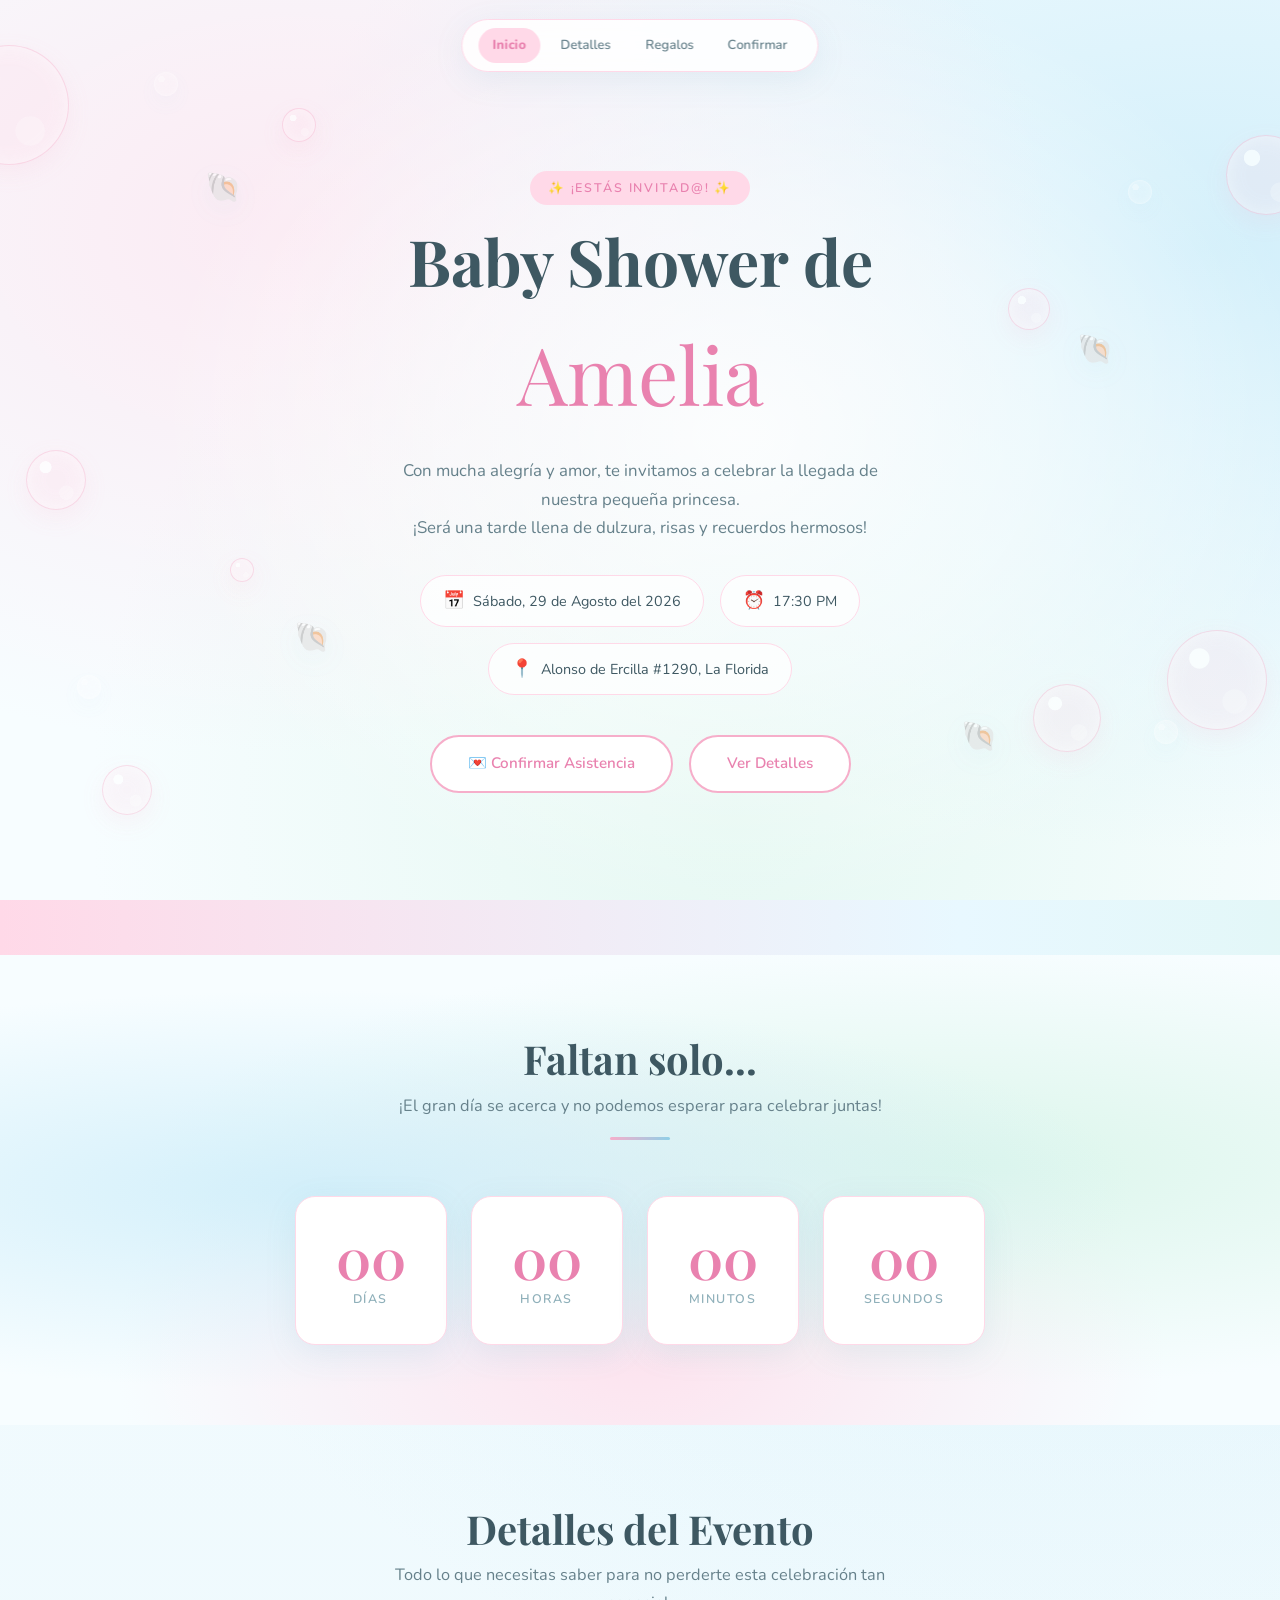
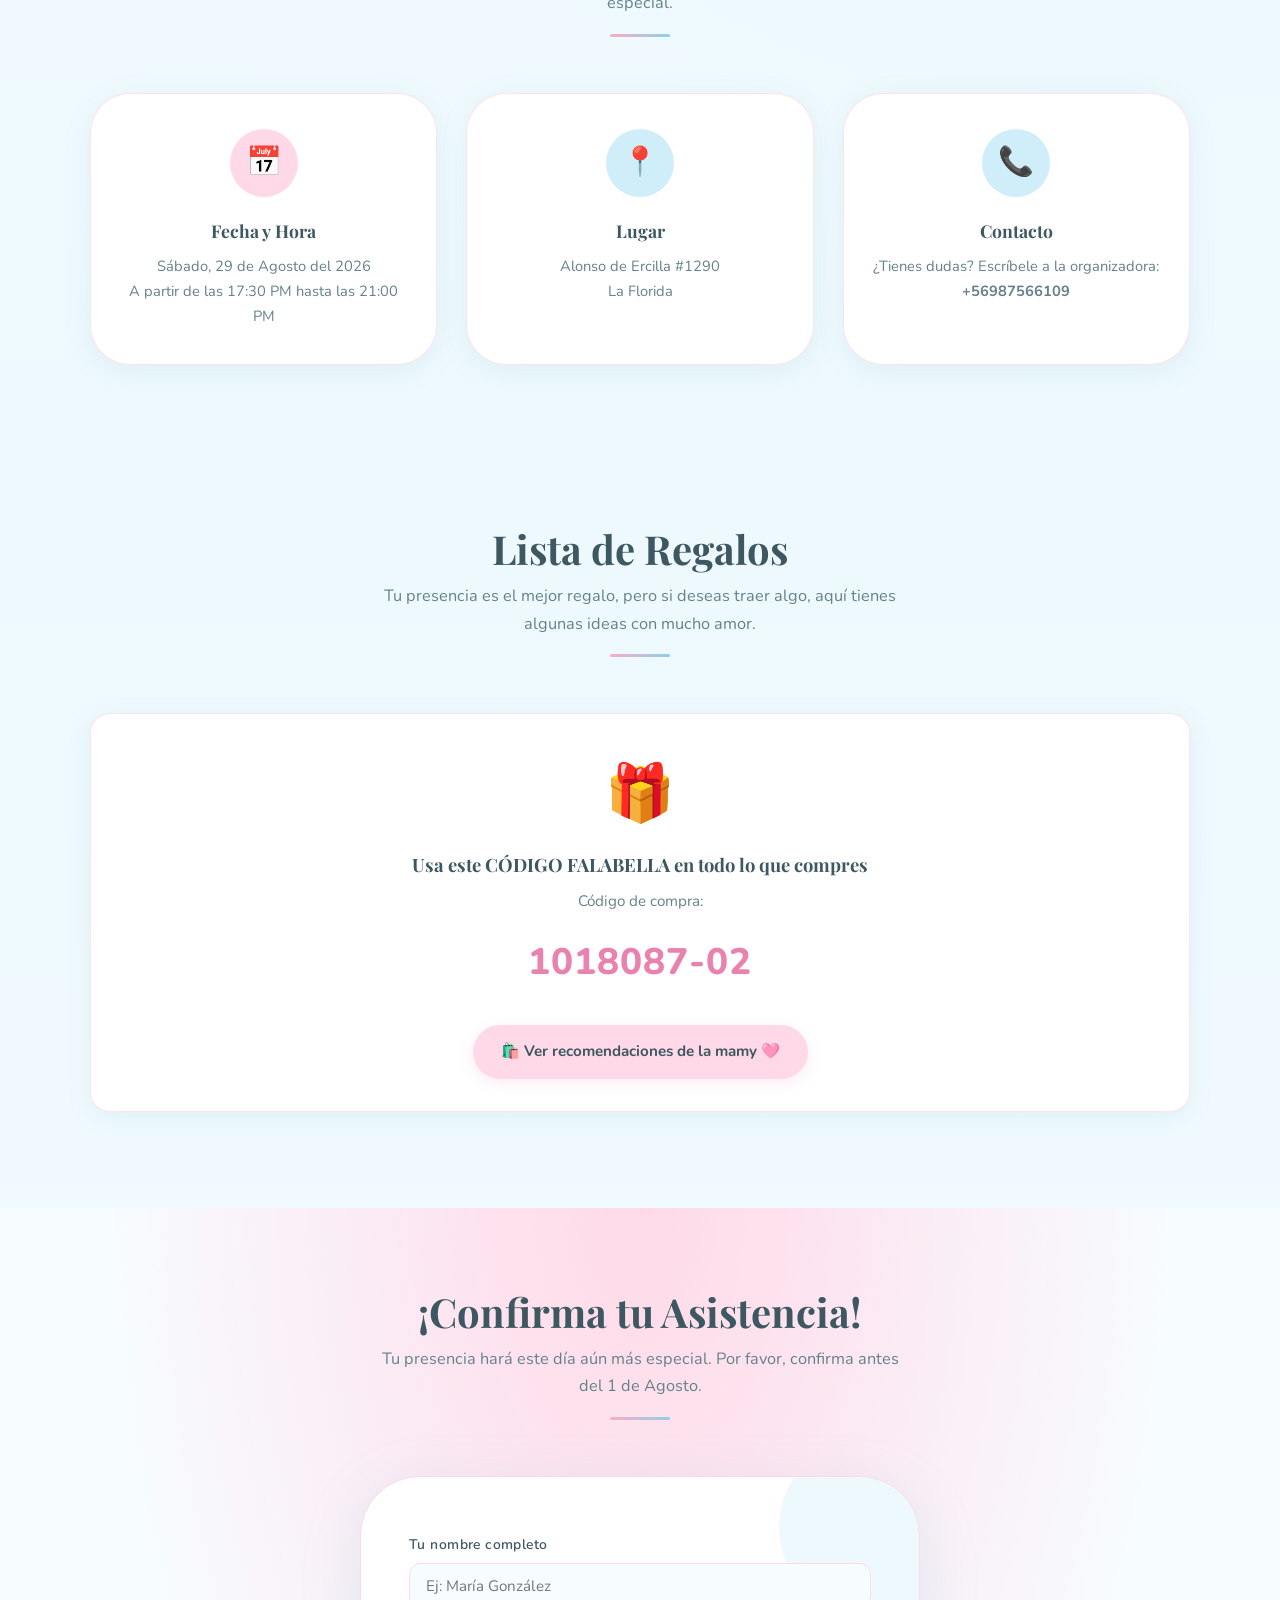
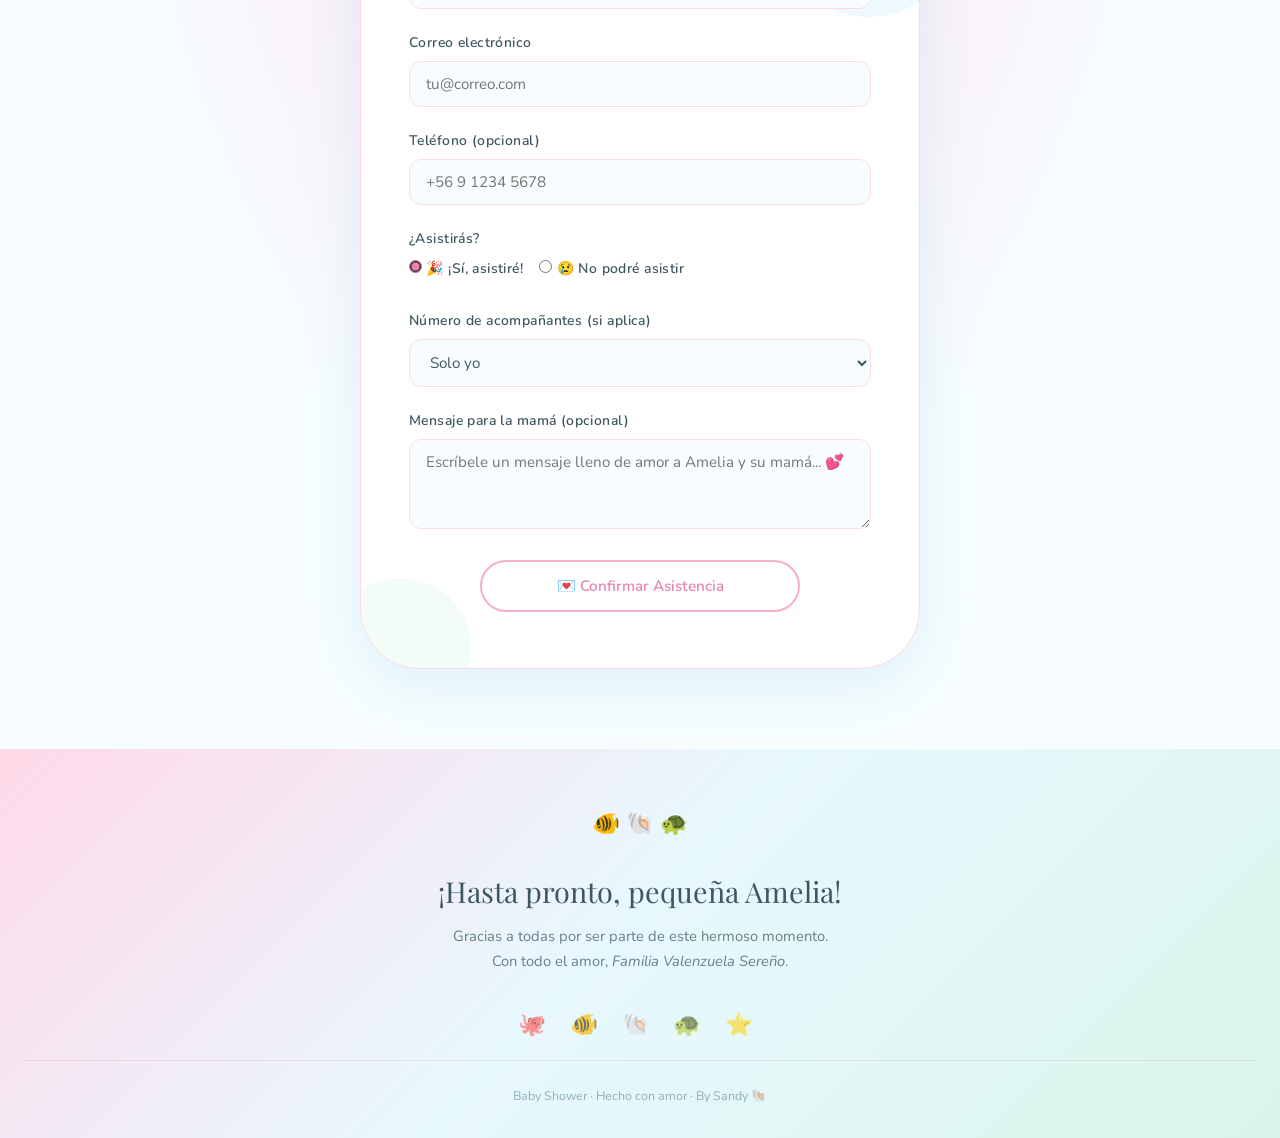
==== index.html @ 9190ddae "Actualizar numero de organizadora" ====
<!DOCTYPE html>
<html lang="es">
<head>
  <meta charset="UTF-8" />
  <meta name="viewport" content="width=device-width, initial-scale=1.0" />
  <title>Baby Shower de Amelia 🌸</title>
  <link rel="stylesheet" href="./assets/css/style.css?v=marine-7" />
</head>
<body>
  <div class="decoracion-marina" aria-hidden="true">
    <img class="animal-marino animal-pulpo" src="./assets/img/marine/octopus.png" alt="" />
    <img class="animal-marino animal-pez" src="./assets/img/marine/fish.png" alt="" />
    <img class="animal-marino animal-tortuga" src="./assets/img/marine/turtle.png" alt="" />
    <img class="animal-marino animal-estrella" src="./assets/img/marine/star.png" alt="" />
    <img class="animal-marino animal-cangrejo" src="./assets/img/marine/crab.png" alt="" />
  </div>

  <!-- ========== NAVEGACIÓN ========== -->
  <nav>
    <a href="#inicio" class="activo">Inicio</a>
    <a href="#detalles">Detalles</a>
    <a href="#regalos">Regalos</a>
    <a href="#rsvp">Confirmar</a>
  </nav>

  <!-- ========== HERO ========== -->
  <section id="inicio" class="hero">
    <div class="burbuja burbuja-1"></div>
    <div class="burbuja burbuja-2"></div>
    <div class="burbuja burbuja-3"></div>
    <div class="burbuja burbuja-4"></div>
    <div class="burbuja burbuja-5"></div>
    <div class="burbuja burbuja-6"></div>
    <div class="burbuja burbuja-7"></div>
    <div class="burbuja burbuja-8"></div>
    <div class="burbuja burbuja-9"></div>

    <span class="conchita-flotante conchita-1">🐚</span>
    <span class="conchita-flotante conchita-2">🐚</span>
    <span class="conchita-flotante conchita-3">🐚</span>
    <span class="conchita-flotante conchita-4">🐚</span>

    <span class="flor" style="top:8%;  left:12%; animation-duration:12s;">🌸</span>
    <span class="flor" style="top:20%; right:10%; animation-duration:15s; animation-direction:reverse;">🌺</span>
    <span class="flor" style="top:75%; left:6%;  animation-duration:11s;">🌼</span>
    <span class="flor" style="top:80%; right:8%; animation-duration:14s; animation-direction:reverse;">🌷</span>

    <div class="hero-contenido">
      <div class="etiqueta-top">✨ ¡Estás invitad@! ✨</div>
      <h1 class="hero-titulo">Baby Shower de</h1>
      <div class="hero-nombre">Amelia</div>
      <p class="hero-descripcion">
        Con mucha alegría y amor, te invitamos a celebrar la llegada de nuestra pequeña princesa.<br>
        ¡Será una tarde llena de dulzura, risas y recuerdos hermosos!
      </p>
      <div class="hero-fecha-lugar">
        <div class="dato-hero">
          <span class="icono">📅</span>
          <span>Sábado, 29 de Agosto del 2026</span>
        </div>
        <div class="dato-hero">
          <span class="icono">⏰</span>
          <span>17:30 PM</span>
        </div>
        <div class="dato-hero">
          <span class="icono">📍</span>
          <span>Alonso de Ercilla #1290, La Florida</span>
        </div>
      </div>
      <div class="btn-grupo">
        <a href="#rsvp" class="btn btn-principal">💌 Confirmar Asistencia</a>
        <a href="#detalles" class="btn btn-secundario">Ver Detalles</a>
      </div>
    </div>
  </section>

  <!-- ========== CINTA DECORATIVA ========== -->
  <div class="cinta">
    <span class="cinta-texto">
      🐠 &nbsp; ¡Bienvenida, pequeña Amelia! &nbsp; 🐚 &nbsp; Con amor te esperamos &nbsp; 🐢 &nbsp; Una nueva historia comienza &nbsp; ⭐ &nbsp; ¡Bienvenida, pequeña Amelia! &nbsp; 🐙 &nbsp; Con amor te esperamos &nbsp; 🐬 &nbsp; Una nueva historia comienza &nbsp;
    </span>
  </div>

  <!-- ========== CUENTA REGRESIVA ========== -->
  <section id="cuenta" class="cuenta-bg">
    <div class="contenedor">
      <div class="titulo-seccion animar-entrada">
        <h2>Faltan solo...</h2>
        <p>¡El gran día se acerca y no podemos esperar para celebrar juntas!</p>
        <div class="linea-decorativa"></div>
      </div>
      <div class="cuenta-grid">
        <div class="cuenta-item animar-entrada retraso-1">
          <span class="cuenta-numero" id="dias">--</span>
          <span class="cuenta-label">Días</span>
        </div>
        <div class="cuenta-item animar-entrada retraso-2">
          <span class="cuenta-numero" id="horas">--</span>
          <span class="cuenta-label">Horas</span>
        </div>
        <div class="cuenta-item animar-entrada retraso-3">
          <span class="cuenta-numero" id="minutos">--</span>
          <span class="cuenta-label">Minutos</span>
        </div>
        <div class="cuenta-item animar-entrada retraso-4">
          <span class="cuenta-numero" id="segundos">--</span>
          <span class="cuenta-label">Segundos</span>
        </div>
      </div>
    </div>
  </section>

  <!-- ========== DETALLES DEL EVENTO ========== -->
  <section id="detalles">
    <div class="contenedor">
      <div class="titulo-seccion animar-entrada">
        <h2>Detalles del Evento</h2>
        <p>Todo lo que necesitas saber para no perderte esta celebración tan especial.</p>
        <div class="linea-decorativa"></div>
      </div>
      <div class="detalles-grid">

        <div class="tarjeta-detalle animar-entrada retraso-1">
          <div class="tarjeta-icono icono-rosa">📅</div>
          <h3>Fecha y Hora</h3>
          <p>Sábado, 29 de Agosto del 2026<br>A partir de las 17:30 PM hasta las 21:00 PM</p>
        </div>

        <div class="tarjeta-detalle animar-entrada retraso-2">
          <div class="tarjeta-icono icono-lila">📍</div>
          <h3>Lugar</h3>
          <p>Alonso de Ercilla #1290<br>La Florida</p>
        </div>

        <div class="tarjeta-detalle animar-entrada retraso-3">
          <div class="tarjeta-icono icono-lila">📞</div>
          <h3>Contacto</h3>
          <p>¿Tienes dudas? Escríbele a la organizadora:<br><strong>+56987566109</strong></p>
        </div>

      </div>
    </div>
  </section>

  <!-- ========== LISTA DE REGALOS ========== -->
<section id="regalos">
  <div class="contenedor">

    <div class="titulo-seccion animar-entrada">
      <h2>Lista de Regalos</h2>
      <p>
        Tu presencia es el mejor regalo, pero si deseas traer algo,
        aquí tienes algunas ideas con mucho amor.
      </p>
      <div class="linea-decorativa"></div>
    </div>

    <div class="lista-grid">

      <!-- Tarjeta principal -->
      <div class="regalo-card regalo-principal animar-entrada retraso-1">
        <div class="regalo-emoji">🎁</div>

        <h3>Usa este CÓDIGO FALABELLA en todo lo que compres</h3>

        <p>Código de compra:</p>

        <strong>1018087-02</strong>

      <a href="regalos.html" class="badge-prioridad">
        🛍️ Ver recomendaciones de la mamy 🩷
      </a>
          
      </div>

     

    </div>

  </div>
</section>




  <!-- ========== RSVP ========== -->
  <section id="rsvp" class="rsvp-bg">
    <div class="contenedor">
      <div class="titulo-seccion animar-entrada">
        <h2>¡Confirma tu Asistencia!</h2>
        <p>Tu presencia hará este día aún más especial. Por favor, confirma antes del 1 de Agosto.</p>
        <div class="linea-decorativa"></div>
      </div>

      <div class="rsvp-card animar-entrada">

        <form id="formulario-rsvp" action="https://formspree.io/f/mzdwqldn" method="POST">
          <div class="form-grupo">
            <label for="nombre">Tu nombre completo</label>
            <input type="text" id="nombre" name="nombre" placeholder="Ej: María González" required />
          </div>

          <div class="form-grupo">
            <label for="email">Correo electrónico</label>
            <input type="email" id="email" name="email" placeholder="tu@correo.com" required />
          </div>

          <div class="form-grupo">
            <label for="telefono">Teléfono (opcional)</label>
            <input type="tel" id="telefono" name="telefono" placeholder="+56 9 1234 5678" />
          </div>

          <div class="form-grupo">
            <label>¿Asistirás?</label>
            <div class="radio-grupo">
              <label class="radio-opcion">
                <input type="radio" name="asistencia" value="Sí, asistiré" checked />
                🎉 ¡Sí, asistiré!
              </label>
              <label class="radio-opcion">
                <input type="radio" name="asistencia" value="No podré asistir" />
                😢 No podré asistir
              </label>
            </div>
          </div>

          <div class="form-grupo">
            <label for="invitados">Número de acompañantes (si aplica)</label>
            <select id="invitados" name="invitados">
              <option value="Solo yo">Solo yo</option>
              <option value="1 acompañante">1 acompañante</option>
              <option value="2 acompañantes">2 acompañantes</option>
              <option value="3 acompañantes">3 acompañantes</option>
            </select>
          </div>

          <div class="form-grupo">
            <label for="mensaje">Mensaje para la mamá (opcional)</label>
            <textarea id="mensaje" name="mensaje" placeholder="Escríbele un mensaje lleno de amor a Amelia y su mamá... 💕"></textarea>
          </div>

          <div style="text-align:center;">
            <button type="submit" class="btn btn-principal" style="width:100%; max-width:320px;">
              💌 Confirmar Asistencia
            </button>
          </div>
        </form>

        <!-- Mensaje de éxito -->
        <div class="rsvp-mensaje-exito" id="mensaje-exito">
          <div class="emoji-grande">🐚</div>
          <h3>¡Gracias por confirmar!</h3>
          <p style="margin-top:0.8rem;">
            Hemos recibido tu respuesta. ¡Muchas Gracias!
          </p>
         
          <div class="separador" style="margin-top:1.5rem;">🐠 🐚 🐢</div>
        </div>

      </div>
    </div>
  </section>

  <!-- ========== FOOTER ========== -->
  <footer>
    <div class="footer-corazones">🐠 🐚 🐢</div>
    <div class="footer-titulo">¡Hasta pronto, pequeña Amelia!</div>
    <p class="footer-sub">Gracias a todas por ser parte de este hermoso momento.<br>Con todo el amor, <em> Familia Valenzuela Sereño</em>.</p>
    <div class="separador">🐙 🐠 🐚 🐢 ⭐</div>
    <p class="footer-credito">Baby Shower · Hecho con amor · By Sandy 🐚</p>
  </footer>

  <!-- ========== JAVASCRIPT ========== -->
  <script>
    /* ---------- Cuenta regresiva ---------- */
    function actualizarCuenta() {
      const objetivo = new Date('2026-08-29T17:00:00');
      const ahora    = new Date();
      const diff     = objetivo - ahora;

      if (diff <= 0) {
        document.getElementById('dias').textContent     = '00';
        document.getElementById('horas').textContent    = '00';
        document.getElementById('minutos').textContent  = '00';
        document.getElementById('segundos').textContent = '00';
        return;
      }

      const dias     = Math.floor(diff / (1000 * 60 * 60 * 24));
      const horas    = Math.floor((diff % (1000 * 60 * 60 * 24)) / (1000 * 60 * 60));
      const minutos  = Math.floor((diff % (1000 * 60 * 60)) / (1000 * 60));
      const segundos = Math.floor((diff % (1000 * 60)) / 1000);

      document.getElementById('dias').textContent     = String(dias).padStart(2, '0');
      document.getElementById('horas').textContent    = String(horas).padStart(2, '0');
      document.getElementById('minutos').textContent  = String(minutos).padStart(2, '0');
      document.getElementById('segundos').textContent = String(segundos).padStart(2, '0');
    }

    actualizarCuenta();
    setInterval(actualizarCuenta, 1000);

    /* ---------- Animaciones al hacer scroll ---------- */
    const observador = new IntersectionObserver((entradas) => {
      entradas.forEach(entrada => {
        if (entrada.isIntersecting) {
          entrada.target.classList.add('visible');
        }
      });
    }, { threshold: 0.12 });

    document.querySelectorAll('.animar-entrada').forEach(el => observador.observe(el));

    /* ---------- Navegación activa ---------- */
    const secciones = document.querySelectorAll('section[id]');
    const navLinks  = document.querySelectorAll('nav a');

    window.addEventListener('scroll', () => {
      let actual = '';
      secciones.forEach(sec => {
        const top = sec.offsetTop - 100;
        if (window.scrollY >= top) actual = sec.getAttribute('id');
      });
      navLinks.forEach(link => {
        link.classList.toggle('activo', link.getAttribute('href') === '#' + actual);
      });
    });

    /* ---------- RSVP con Formspree ---------- */
    const form = document.getElementById('formulario-rsvp');
    form.addEventListener('submit', async function(e) {
      e.preventDefault();

      const btn = form.querySelector('button[type="submit"]');
      btn.textContent = 'Enviando... 💕';
      btn.disabled = true;

      const data = new FormData(form);

      try {
        const res = await fetch(form.action, {
          method: 'POST',
          body: data,
          headers: { 'Accept': 'application/json' }
        });

        if (res.ok) {
          form.style.display = 'none';
          document.getElementById('mensaje-exito').classList.add('visible');
        } else {
          btn.textContent = '💌 Confirmar Asistencia';
          btn.disabled = false;
          alert('Hubo un error al enviar. Por favor intenta de nuevo.');
        }
      } catch (err) {
        btn.textContent = '💌 Confirmar Asistencia';
        btn.disabled = false;
        alert('Hubo un error al enviar. Por favor intenta de nuevo.');
      }
    });
  </script>

</body>
</html>
---- assets/css/style.css ----
/* ==========================================================================
   BABY SHOWER - ESTILOS COMPLETOS Y OPTIMIZADOS
   Paleta: Fondo marino pastel · Hecho con amor para Amelia
   ========================================================================== */

@import url('https://fonts.googleapis.com/css2?family=Playfair+Display:ital,wght@0,400;0,600;1,400&family=Nunito:wght@300;400;500;600&display=swap');

/* ---- Variables Globales ---- */
:root {
  --rosa-suave:      #ffd9e8;
  --rosa-medio:      #f6aeca;
  --rosa-fuerte:     #e982af;
  --lila:            #cfeefa;
  --lila-medio:      #8fcfe7;
  --menta:           #d9f5e9;
  --menta-medio:     #96d9bf;
  --melocoton:       #e8f8ff;
  --melocoton-medio: #a9dff0;
  --crema:           #f7fdff;
  --blanco:          #ffffff;
  --texto-oscuro:    #3e5862;
  --texto-medio:     #66818b;
  --texto-suave:     #8fb0ba;
  --sombra:          rgba(103, 188, 214, 0.18);
  --sombra-suave:    rgba(93, 160, 181, 0.10);
  --radio-sm:        12px;
  --radio-md:        20px;
  --radio-lg:        40px;
  --radio-xl:        60px;
}

/* ---- Reset Base ---- */
*, *::before, *::after { 
  box-sizing: border-box; 
  margin: 0; 
  padding: 0; 
}

html { 
  scroll-behavior: smooth; 
}

body {
  position: relative;
  isolation: isolate;
  font-family: 'Nunito', sans-serif;
  background:
    radial-gradient(circle at 18% 8%, rgba(255, 217, 232, 0.34), transparent 24%),
    radial-gradient(circle at 86% 14%, rgba(207, 238, 250, 0.72), transparent 30%),
    linear-gradient(180deg, #f8fdff 0%, #edf9fd 48%, #f7fdff 100%);
  color: var(--texto-oscuro);
  overflow-x: hidden;
  line-height: 1.7;
}

/* ---- Tipografía ---- */
h1, h2, h3 {
  font-family: 'Playfair Display', Georgia, serif;
  color: var(--texto-oscuro);
}

h1 { font-size: clamp(2.4rem, 6vw, 4rem); line-height: 1.15; }
h2 { font-size: clamp(1.7rem, 4vw, 2.5rem); line-height: 1.2; }
h3 { font-size: 1.25rem; }
p  { font-size: 1rem; color: var(--texto-medio); }

a { 
  text-decoration: none; 
  color: inherit; 
}

/* ==========================================================================
   DECORACIÓN MARINA LATERAL
   ========================================================================== */
.decoracion-marina {
  position: fixed;
  inset: 0;
  z-index: 0;
  pointer-events: none;
  overflow: hidden;
}

.animal-marino {
  position: absolute;
  width: clamp(96px, 14vw, 190px);
  height: auto;
  opacity: 0.78;
  filter:
    drop-shadow(0 12px 22px rgba(103, 188, 214, 0.12))
    drop-shadow(0 2px 8px rgba(246, 174, 202, 0.12));
  transform-origin: center;
  animation: nadar-suave 9s ease-in-out infinite alternate;
  user-select: none;
}

.animal-pulpo {
  top: 30vh;
  left: max(-62px, -4vw);
  width: clamp(118px, 17vw, 240px);
  animation-name: flotar-lateral-izq;
  animation-duration: 9.8s;
}

.animal-pez {
  top: 18vh;
  right: max(-58px, -4vw);
  width: clamp(120px, 17vw, 235px);
  animation-name: flotar-lateral-der;
  animation-duration: 8.6s;
  animation-delay: 0.8s;
}

.animal-tortuga {
  top: 58vh;
  right: max(-66px, -4.5vw);
  width: clamp(118px, 17vw, 240px);
  animation-name: flotar-lateral-der;
  animation-duration: 11s;
  animation-delay: 1.2s;
}

.animal-estrella {
  top: 22vh;
  left: max(72px, 7vw);
  width: clamp(68px, 8vw, 112px);
  opacity: 0.74;
  animation-name: flotar-giro-suave;
  animation-duration: 10.2s;
  animation-delay: 1.6s;
}

.animal-cangrejo {
  bottom: 4vh;
  left: max(-26px, -1.8vw);
  width: clamp(112px, 15vw, 210px);
  animation-name: flotar-cangrejo;
  animation-duration: 9.4s;
  animation-delay: 0.4s;
}

.pulpo-cuerpo {
  fill: #e8c7e8;
}

.pulpo-tentaculo {
  fill: none;
  stroke: #e3b6df;
  stroke-width: 11;
  stroke-linecap: round;
}

.pez-cuerpo {
  fill: #ffd0df;
}

.pez-cola,
.pez-aleta {
  fill: #f7b7d2;
}

.tortuga-caparazon {
  fill: #e4dfc5;
}

.tortuga-cabeza,
.tortuga-aleta {
  fill: #c9efd9;
}

.tortuga-linea {
  fill: none;
  stroke: rgba(93, 134, 119, 0.42);
  stroke-width: 3;
  stroke-linecap: round;
}

.concha-base {
  fill: #ffd1e3;
}

.concha-linea {
  fill: none;
  stroke: rgba(225, 129, 171, 0.42);
  stroke-width: 3;
  stroke-linecap: round;
}

.perla-marina {
  fill: #fff9fd;
}

.estrella-cuerpo {
  fill: #ffc79a;
}

.animal-ojo,
.animal-sonrisa {
  fill: none;
  stroke: #4f6570;
  stroke-width: 3.2;
  stroke-linecap: round;
}

.animal-ojo-punto {
  fill: #536771;
}

.pestanitas {
  fill: none;
  stroke: #4f6570;
  stroke-width: 2.3;
  stroke-linecap: round;
}

.rubor {
  fill: rgba(245, 139, 177, 0.34);
}

.lacito {
  fill: #f6aeca;
  stroke: rgba(225, 129, 171, 0.34);
  stroke-width: 1.4;
}

.detalle-claro {
  fill: rgba(255, 255, 255, 0.62);
}

@keyframes nadar-suave {
  from { transform: translate3d(0, 0, 0) rotate(-1deg); }
  to   { transform: translate3d(8px, -12px, 0) rotate(1.5deg); }
}

@keyframes flotar-lateral-izq {
  0%   { transform: translate3d(0, 0, 0) rotate(-2deg); }
  50%  { transform: translate3d(12px, -18px, 0) rotate(1deg); }
  100% { transform: translate3d(4px, 10px, 0) rotate(-1deg); }
}

@keyframes flotar-lateral-der {
  0%   { transform: translate3d(0, 0, 0) rotate(2deg); }
  50%  { transform: translate3d(-14px, -16px, 0) rotate(-1deg); }
  100% { transform: translate3d(-5px, 9px, 0) rotate(1.5deg); }
}

@keyframes flotar-giro-suave {
  0%   { transform: translate3d(0, 0, 0) rotate(-8deg); }
  50%  { transform: translate3d(8px, -14px, 0) rotate(3deg); }
  100% { transform: translate3d(2px, 7px, 0) rotate(-4deg); }
}

@keyframes flotar-cangrejo {
  0%   { transform: translate3d(0, 0, 0) rotate(1deg); }
  50%  { transform: translate3d(10px, -10px, 0) rotate(-1.5deg); }
  100% { transform: translate3d(18px, 4px, 0) rotate(1deg); }
}

/* ==========================================================================
   NAVEGACIÓN FLOTANTE (Fija en la parte superior)
   ========================================================================== */
nav {
  position: fixed;
  top: 1.2rem;
  left: 50%;
  transform: translateX(-50%);
  z-index: 100;
  display: flex;
  gap: 0.4rem;
  background: rgba(255, 255, 255, 0.85);
  backdrop-filter: blur(12px);
  border-radius: 50px;
  padding: 8px 16px;
  border: 1.5px solid var(--rosa-suave);
  box-shadow: 0 8px 32px var(--sombra-suave);
  flex-wrap: wrap;
  justify-content: center;
  max-width: 95vw;
}

nav a {
  font-size: 0.82rem;
  font-weight: 600;
  color: var(--texto-medio);
  padding: 6px 14px;
  border-radius: 50px;
  transition: background 0.2s, color 0.2s;
  white-space: nowrap;
}

nav a:hover,
nav a.activo {
  background: var(--rosa-suave);
  color: var(--rosa-fuerte);
  font-weight: 800;
}

/* ==========================================================================
   DECORACIONES FLOTANTES (Burbujas)
   ========================================================================== */
.burbuja {
  position: absolute;
  border-radius: 50%;
  opacity: 0.7;
  pointer-events: none;
  background:
    radial-gradient(circle at 32% 28%, rgba(255,255,255,0.95) 0 10%, transparent 11%),
    radial-gradient(circle at 68% 72%, rgba(255,255,255,0.35) 0 12%, transparent 13%),
    rgba(255, 217, 232, 0.34);
  border: 1.5px solid rgba(246, 174, 202, 0.5);
  box-shadow: inset 0 0 18px rgba(255,255,255,0.58), 0 8px 24px rgba(246, 174, 202, 0.2);
  animation: flotar-burbuja infinite ease-in-out;
  z-index: 1;
}
.burbuja-1 { width: 120px; height: 120px; top: 5%;  left: -4%;  animation-duration: 7s;  animation-delay: 0s;   }
.burbuja-2 { width: 80px;  height: 80px;  top: 15%; right: -2%; animation-duration: 8s;  animation-delay: 1s;   }
.burbuja-3 { width: 60px;  height: 60px;  top: 50%; left: 2%;   animation-duration: 6s;  animation-delay: 2s;   }
.burbuja-4 { width: 100px; height: 100px; top: 70%; right: 1%;  animation-duration: 9s;  animation-delay: 0.5s; }
.burbuja-5 { width: 50px;  height: 50px;  top: 85%; left: 8%;   animation-duration: 7s;  animation-delay: 1.5s; }
.burbuja-6 { width: 34px;  height: 34px;  top: 12%; left: 22%;  animation-duration: 5.5s; animation-delay: 0.8s; }
.burbuja-7 { width: 42px;  height: 42px;  top: 32%; right: 18%; animation-duration: 6.8s; animation-delay: 2.4s; }
.burbuja-8 { width: 24px;  height: 24px;  top: 62%; left: 18%;  animation-duration: 5.2s; animation-delay: 1.1s; }
.burbuja-9 { width: 68px;  height: 68px;  top: 76%; right: 14%; animation-duration: 8.2s; animation-delay: 0.2s; }

@keyframes flotar-burbuja {
  0%, 100% { transform: translate3d(0, 0, 0) scale(1); }
  50%      { transform: translate3d(12px, -34px, 0) scale(1.04); }
}

.conchita-flotante {
  position: absolute;
  z-index: 1;
  pointer-events: none;
  font-size: clamp(1.15rem, 2.3vw, 2rem);
  opacity: 0.58;
  filter: drop-shadow(0 8px 14px rgba(103, 188, 214, 0.12));
  animation: flotar-conchita 8s ease-in-out infinite alternate;
}

.conchita-1 { top: 18%; left: 16%; animation-duration: 7.6s; animation-delay: 0.2s; }
.conchita-2 { top: 36%; right: 13%; animation-duration: 8.8s; animation-delay: 1.4s; }
.conchita-3 { top: 68%; left: 23%; animation-duration: 7.2s; animation-delay: 0.9s; }
.conchita-4 { top: 79%; right: 22%; animation-duration: 9.4s; animation-delay: 1.8s; }

@keyframes flotar-conchita {
  0%   { transform: translate3d(0, 0, 0) rotate(-8deg); }
  50%  { transform: translate3d(8px, -18px, 0) rotate(5deg); }
  100% { transform: translate3d(-4px, 8px, 0) rotate(-3deg); }
}

.flor {
  position: absolute;
  width: 24px;
  height: 24px;
  border-radius: 50%;
  font-size: 0;
  opacity: 0.42;
  pointer-events: none;
  background:
    radial-gradient(circle at 30% 28%, rgba(255,255,255,0.95) 0 14%, transparent 15%),
    rgba(255,255,255,0.24);
  border: 1px solid rgba(255, 255, 255, 0.82);
  box-shadow: inset 0 0 10px rgba(255,255,255,0.55), 0 8px 20px rgba(143, 207, 231, 0.14);
  animation: burbuja-suave 10s ease-in-out infinite;
  z-index: 1;
}

@keyframes burbuja-suave {
  0%, 100% { transform: translate3d(0, 0, 0) scale(1); }
  50%      { transform: translate3d(-10px, -38px, 0) scale(1.12); }
}

/* ==========================================================================
   HERO SECTION
   ========================================================================== */
.hero {
  position: relative;
  z-index: 1;
  min-height: 100vh;
  display: flex;
  align-items: center;
  justify-content: center;
  text-align: center;
  padding: 3rem 1.5rem;
  background:
    radial-gradient(ellipse at 50% 42%, rgba(255, 255, 255, 0.86) 0%, rgba(255, 255, 255, 0.52) 28%, transparent 56%),
    radial-gradient(ellipse at 20% 22%, rgba(255, 217, 232, 0.52) 0%, transparent 46%),
    radial-gradient(ellipse at 82% 24%, rgba(207, 238, 250, 0.92) 0%, transparent 54%),
    radial-gradient(ellipse at 50% 78%, rgba(217, 245, 233, 0.58) 0%, transparent 62%),
    var(--crema);
  background-size: 115% 115%;
  animation: agua-suave 16s ease-in-out infinite alternate;
  overflow: hidden;
}

@keyframes agua-suave {
  from { background-position: 0% 0%; }
  to   { background-position: 7% 4%; }
}

.hero-contenido {
  position: relative;
  z-index: 2;
  max-width: 680px;
  padding-top: 4rem;
  animation: aparecer-arriba 1.1s cubic-bezier(0.22, 1, 0.36, 1) both;
}

.etiqueta-top {
  display: inline-block;
  background: var(--rosa-suave);
  color: var(--rosa-fuerte);
  font-size: 0.78rem;
  font-weight: 600;
  letter-spacing: 0.15em;
  text-transform: uppercase;
  padding: 6px 18px;
  border-radius: 50px;
  margin-bottom: 1.2rem;
  animation: aparecer 1.4s ease both, palpitar 2.5s ease-in-out infinite;
}

.hero-titulo {
  margin-bottom: 0.5rem;
  color: var(--texto-oscuro);
}

.hero-nombre {
  font-family: 'Playfair Display', serif;
  font-size: clamp(2.8rem, 8vw, 5rem);
  color: var(--rosa-fuerte);
  margin: 0.2rem 0 1rem;
  animation: aparecer 1.4s ease both;
  animation-delay: 0.5s;
}

.hero-descripcion {
  font-size: 1.05rem;
  color: var(--texto-medio);
  max-width: 500px;
  margin: 0 auto 2rem;
  animation: aparecer 1.4s ease both;
  animation-delay: 0.7s;
}

.hero-fecha-lugar {
  display: flex;
  flex-wrap: wrap;
  gap: 1rem;
  justify-content: center;
  margin-bottom: 2.5rem;
  animation: aparecer 1.4s ease both;
  animation-delay: 0.9s;
}

.dato-hero {
  background: rgba(255,255,255,0.7);
  border: 1.5px solid var(--rosa-suave);
  border-radius: var(--radio-lg);
  padding: 10px 22px;
  font-size: 0.9rem;
  color: var(--texto-oscuro);
  display: flex;
  align-items: center;
  gap: 8px;
  backdrop-filter: blur(6px);
}

.dato-hero span.icono { font-size: 1.1rem; }

/* ==========================================================================
   BOTONES REUTILIZABLES
   ========================================================================== */
.btn {
  display: inline-block;
  padding: 14px 36px;
  border-radius: 50px;
  font-family: 'Nunito', sans-serif;
  font-size: 0.95rem;
  font-weight: 600;
  cursor: pointer;
  transition: transform 0.2s ease, box-shadow 0.2s ease, background 0.2s ease;
  border: none;
  text-align: center;
}

.btn-principal {
  background: white;
  color: var(--rosa-fuerte);
  border: 2px solid var(--rosa-medio);
  box-shadow: none;
}

.btn-principal:hover {
  background: var(--rosa-fuerte);
  color: var(--blanco);
  transform: translateY(-3px);
  box-shadow: 0 8px 20px rgba(232, 127, 166, 0.25);
}

.btn-secundario {
  background: white;
  color: var(--rosa-fuerte);
  border: 2px solid var(--rosa-medio);
}

.btn-secundario:hover {
  background: var(--rosa-fuerte);
  color: var(--blanco);
  transform: translateY(-3px);
  box-shadow: 0 8px 20px rgba(232, 127, 166, 0.25);
}

.btn-grupo {
  display: flex;
  flex-wrap: wrap;
  gap: 1rem;
  justify-content: center;
  animation: aparecer 1.4s ease both;
  animation-delay: 1.1s;
}

/* ==========================================================================
   CINTA DECORATIVA (Marquee continuo sin romper bordes)
   ========================================================================== */
.cinta {
  background: linear-gradient(90deg, var(--rosa-suave), var(--melocoton), var(--menta), var(--lila), var(--rosa-suave));
  background-size: 300% 100%;
  animation: mover-degradado 8s linear infinite;
  padding: 14px 0;
  overflow: hidden;
  white-space: nowrap;
}

.cinta-texto {
  display: inline-block;
  font-size: 0.85rem;
  font-weight: 600;
  color: var(--texto-oscuro);
  letter-spacing: 0.1em;
  padding-left: 100%; /* Inicia elegantemente desde el borde interno derecho */
  animation: deslizar 25s linear infinite;
}

@keyframes mover-degradado {
  0%   { background-position: 0% 50%; }
  100% { background-position: 300% 50%; }
}

@keyframes deslizar {
  from { transform: translateX(0%); }
  to   { transform: translateX(-100%); }
}

/* ==========================================================================
   ESTILOS GENERALES DE SECCIONES
   ========================================================================== */
section {
  padding: 5rem 1.5rem;
  position: relative;
  z-index: 1;
}

.contenedor {
  max-width: 1100px;
  margin: 0 auto;
}

.titulo-seccion {
  text-align: center;
  margin-bottom: 3.5rem;
}

.titulo-seccion h2 {
  margin-bottom: 0.6rem;
}

.titulo-seccion p {
  max-width: 520px;
  margin: 0 auto;
  font-size: 1.02rem;
}

.linea-decorativa {
  width: 60px;
  height: 3px;
  background: linear-gradient(90deg, var(--rosa-medio), var(--lila-medio));
  border-radius: 4px;
  margin: 1rem auto 0;
}

/* ==========================================================================
   SECCIÓN CUENTA REGRESIVA
   ========================================================================== */
.cuenta-bg {
  background:
    radial-gradient(ellipse at 25% 50%, rgba(207, 238, 250, 0.9) 0%, transparent 60%),
    radial-gradient(ellipse at 75% 45%, rgba(217, 245, 233, 0.9) 0%, transparent 60%),
    radial-gradient(ellipse at 50% 85%, rgba(255, 217, 232, 0.72) 0%, transparent 58%),
    var(--crema);
}

.cuenta-grid {
  display: flex;
  flex-wrap: wrap;
  gap: 1.5rem;
  justify-content: center;
}

.cuenta-item {
  background: var(--blanco);
  border-radius: var(--radio-md);
  padding: 2rem 2.5rem;
  text-align: center;
  box-shadow: 0 8px 32px var(--sombra-suave);
  border: 1.5px solid var(--rosa-suave);
  min-width: 130px;
  transition: transform 0.3s ease;
}

.cuenta-item:hover { 
  transform: translateY(-6px); 
}

.cuenta-numero {
  font-family: 'Playfair Display', serif;
  font-size: 3.5rem;
  font-weight: 600;
  color: var(--rosa-fuerte);
  line-height: 1;
  display: block;
}

.cuenta-label {
  font-size: 0.78rem;
  font-weight: 600;
  letter-spacing: 0.12em;
  text-transform: uppercase;
  color: var(--texto-suave);
  margin-top: 6px;
}

/* ==========================================================================
   SECCIÓN DETALLES
   ========================================================================== */
.detalles-grid {
  display: grid;
  grid-template-columns: repeat(auto-fit, minmax(240px, 1fr));
  gap: 1.8rem;
}

.tarjeta-detalle {
  background: var(--blanco);
  border-radius: var(--radio-lg);
  padding: 2.2rem 1.8rem;
  text-align: center;
  border: 1.5px solid rgba(244, 167, 192, 0.3);
  box-shadow: 0 6px 28px var(--sombra-suave);
  transition: transform 0.3s ease, box-shadow 0.3s ease;
}

.tarjeta-detalle:hover {
  transform: translateY(-8px);
  box-shadow: 0 16px 48px var(--sombra);
}

.tarjeta-icono {
  width: 68px;
  height: 68px;
  border-radius: 50%;
  display: flex;
  align-items: center;
  justify-content: center;
  font-size: 1.8rem;
  margin: 0 auto 1.2rem;
}

.icono-rosa      { background: var(--rosa-suave); }
.icono-lila      { background: var(--lila); }
.icono-menta     { background: var(--menta); }
.icono-melocoton { background: var(--melocoton); }

.tarjeta-detalle h3 {
  font-size: 1.1rem;
  margin-bottom: 0.5rem;
  color: var(--texto-oscuro);
}

.tarjeta-detalle p {
  font-size: 0.92rem;
  color: var(--texto-medio);
}

/* ==========================================================================
   SECCIÓN LISTA DE REGALOS
   ========================================================================== */
.lista-grid {
  display: grid;
  grid-template-columns: repeat(auto-fit, minmax(250px, 1fr));
  gap: 1.8rem;
}

/* Tarjeta Principal Falabella Mejorada */
.regalo-principal {
  grid-column: 1 / -1;
  text-align: center;
  background: var(--blanco);
  border-radius: var(--radio-md);
  padding: 3rem 2rem;
  border: 2px dashed var(--rosa-medio);
  box-shadow: 0 6px 24px var(--sombra-suave);
  margin-bottom: 1rem;
}

.regalo-principal .regalo-emoji {
  font-size: 3.5rem;
  margin-bottom: 0.5rem;
}

.regalo-principal h3 {
  font-size: clamp(1.3rem, 4vw, 1.7rem);
  color: var(--texto-oscuro);
  max-width: 650px;
  margin: 0 auto 0.8rem;
}

.regalo-principal p {
  font-size: 1.1rem;
  color: var(--texto-medio);
  margin-bottom: 0.5rem;
}

/* Código de Compra Destacado */
.regalo-principal strong {
  display: block;
  font-size: 2.3rem;
  font-weight: 800;
  color: var(--rosa-fuerte);
  margin: 0.5rem 0 2rem;
  letter-spacing: 1px;
}

/* Botón de Enlace Falabella */
.regalo-principal .badge-prioridad {
  display: inline-block;
  padding: 14px 28px;
  font-size: 0.95rem;
  font-weight: 700;
  color: var(--texto-oscuro);
  background: var(--rosa-suave);
  border-radius: 50px;
  transition: all 0.3s ease;
  box-shadow: 0 4px 15px rgba(232, 127, 166, 0.15);
  margin-top: 0;
}

.regalo-principal .badge-prioridad:hover {
  background: var(--rosa-fuerte);
  color: var(--blanco);
  transform: translateY(-3px);
  box-shadow: 0 8px 20px rgba(232, 127, 166, 0.25);
}

/* Tarjetas Secundarias de Regalos */
.regalo-card {
  background: var(--blanco);
  border-radius: var(--radio-md);
  padding: 2rem 1.5rem;
  text-align: center;
  border: 1.5px solid rgba(244,167,192,0.3);
  box-shadow: 0 6px 24px var(--sombra-suave);
  transition: all 0.3s ease;
  display: flex;
  flex-direction: column;
  align-items: center;
  min-height: 290px;
}

.regalo-card:hover {
  transform: translateY(-8px);
  box-shadow: 0 14px 36px var(--sombra);
}

.regalo-emoji {
  font-size: 2.5rem;
  margin-bottom: 1rem;
}

.regalo-card h3 {
  font-size: 1.15rem;
  margin-bottom: 0.5rem;
  color: var(--texto-oscuro);
}

.regalo-card p {
  font-size: 0.95rem;
  color: var(--texto-medio);
  flex: 1;
}

/* Badges / Etiquetas de prioridad */
.badge-prioridad {
  display: inline-block;
  margin-top: 1rem;
  padding: 6px 14px;
  border-radius: 999px;
  font-size: 0.8rem;
  font-weight: 700;
}

.badge-alta {
  background: var(--rosa-suave);
  color: var(--rosa-fuerte);
}

.badge-media {
  background: var(--lila);
  color: #7d4cb0;
}

.btn-regalar {
  width: 100%;
  max-width: 170px;
  margin-top: 1rem;
  padding: 10px 18px;
  border: 2px solid var(--rosa-medio);
  border-radius: 50px;
  background: var(--blanco);
  color: var(--rosa-fuerte);
  font-family: 'Nunito', sans-serif;
  font-size: 0.9rem;
  font-weight: 800;
  cursor: pointer;
  box-shadow: none;
  transition: transform 0.2s ease, box-shadow 0.2s ease, background 0.2s ease;
}

.btn-regalar:hover {
  background: var(--rosa-fuerte);
  color: var(--blanco);
  transform: translateY(-3px);
  box-shadow: 0 8px 20px rgba(232, 127, 166, 0.25);
}

.regalo-card.regalo-entregado {
  background: #eeeeee;
  border-color: #d4d4d4;
  box-shadow: none;
  filter: grayscale(1);
  opacity: 0.72;
}

.regalo-card.regalo-entregado:hover {
  transform: none;
  box-shadow: none;
}

.regalo-card.regalo-entregado .regalo-emoji,
.regalo-card.regalo-entregado h3,
.regalo-card.regalo-entregado p,
.regalo-card.regalo-entregado .badge-prioridad {
  color: #777777;
}

.regalo-card.regalo-entregado .btn-regalar {
  background: #9d9d9d;
  box-shadow: none;
  cursor: not-allowed;
}

.modal-regalo {
  position: fixed;
  inset: 0;
  z-index: 200;
  display: none;
  align-items: center;
  justify-content: center;
  padding: 1.5rem;
  background: rgba(90, 58, 74, 0.35);
  backdrop-filter: blur(4px);
}

.modal-regalo.visible {
  display: flex;
}

.modal-regalo-caja {
  width: min(100%, 360px);
  background: var(--blanco);
  border: 1.5px solid var(--rosa-suave);
  border-radius: var(--radio-md);
  padding: 1.8rem;
  text-align: center;
  box-shadow: 0 18px 60px rgba(90, 58, 74, 0.22);
}

.modal-regalo-caja h3 {
  font-size: 1.35rem;
  margin-bottom: 1.4rem;
}

.modal-regalo-acciones {
  display: flex;
  gap: 1rem;
  justify-content: center;
}

.btn-modal {
  flex: 1;
  min-width: 110px;
  padding: 11px 18px;
  border: none;
  border-radius: 50px;
  color: var(--blanco);
  font-family: 'Nunito', sans-serif;
  font-size: 0.95rem;
  font-weight: 800;
  cursor: pointer;
  transition: transform 0.2s ease, box-shadow 0.2s ease;
}

.btn-modal:hover {
  transform: translateY(-2px);
}

.btn-modal-no {
  background: #e25b5b;
  box-shadow: 0 8px 18px rgba(226, 91, 91, 0.22);
}

.btn-modal-si {
  background: #42a66b;
  box-shadow: 0 8px 18px rgba(66, 166, 107, 0.22);
}

/* ==========================================================================
   SECCIÓN RSVP / FORMULARIO
   ========================================================================= */
.rsvp-bg {
  background:
    radial-gradient(ellipse at 50% 0%, var(--rosa-suave) 0%, transparent 60%),
    var(--crema);
}

.rsvp-card {
  background: var(--blanco);
  border-radius: var(--radio-xl);
  padding: 3.5rem 3rem;
  max-width: 560px;
  margin: 0 auto;
  box-shadow: 0 16px 60px var(--sombra);
  border: 1.5px solid var(--rosa-suave);
  position: relative;
  overflow: hidden;
}

/* Círculos decorativos de fondo en la tarjeta RSVP */
.rsvp-card::before {
  content: '';
  position: absolute;
  top: -40px; right: -40px;
  width: 180px; height: 180px;
  background: var(--lila);
  border-radius: 50%;
  opacity: 0.35;
}

.rsvp-card::after {
  content: '';
  position: absolute;
  bottom: -50px; left: -30px;
  width: 140px; height: 140px;
  background: var(--menta);
  border-radius: 50%;
  opacity: 0.3;
}

.rsvp-card > * { 
  position: relative; 
  z-index: 1; 
}

.form-grupo {
  margin-bottom: 1.4rem;
}

.form-grupo label {
  display: block;
  font-size: 0.87rem;
  font-weight: 600;
  color: var(--texto-oscuro);
  margin-bottom: 6px;
  letter-spacing: 0.03em;
}

.form-grupo input,
.form-grupo select,
.form-grupo textarea {
  width: 100%;
  padding: 12px 16px;
  border: 1.5px solid var(--rosa-suave);
  border-radius: var(--radio-sm);
  font-family: 'Nunito', sans-serif;
  font-size: 0.95rem;
  color: var(--texto-oscuro);
  background: var(--crema);
  outline: none;
  transition: border-color 0.25s ease, box-shadow 0.25s ease;
  resize: vertical;
}

.form-grupo input:focus,
.form-grupo select:focus,
.form-grupo textarea:focus {
  border-color: var(--rosa-medio);
  box-shadow: 0 0 0 3px rgba(244, 167, 192, 0.25);
}

.form-grupo textarea { 
  min-height: 90px; 
}

.radio-grupo {
  display: flex;
  gap: 1rem;
  flex-wrap: wrap;
  margin-top: 5px;
}

.radio-opcion {
  display: flex;
  align-items: center;
  gap: 8px;
  cursor: pointer;
  font-size: 0.95rem;
}

.radio-opcion input[type="radio"] {
  width: auto;
  accent-color: var(--rosa-fuerte);
  cursor: pointer;
}

/* Mensaje de Éxito Formspree */
.rsvp-mensaje-exito {
  text-align: center;
  padding: 2rem 1rem;
  display: none;
}

.rsvp-mensaje-exito.visible { 
  display: block; 
}

.rsvp-mensaje-exito .emoji-grande { 
  font-size: 3.5rem; 
  margin-bottom: 1rem; 
}

/* ==========================================================================
   SEPARADORES Y DECORATIVOS INTERNOS
   ========================================================================== */
.separador {
  text-align: center;
  font-size: 1.4rem;
  color: var(--rosa-medio);
  margin: 0.5rem 0;
  letter-spacing: 0.4em;
  opacity: 0.7;
}

/* ==========================================================================
   FOOTER
   ========================================================================== */
footer {
  position: relative;
  z-index: 1;
  background: linear-gradient(135deg, var(--rosa-suave) 0%, var(--melocoton) 48%, var(--menta) 100%);
  padding: 3.5rem 1.5rem 2rem;
  text-align: center;
}

.footer-titulo {
  font-family: 'Playfair Display', serif;
  font-size: 1.8rem;
  color: var(--texto-oscuro);
  margin-bottom: 0.5rem;
}

.footer-sub {
  color: var(--texto-medio);
  font-size: 0.92rem;
  margin-bottom: 2rem;
}

.footer-corazones {
  font-size: 1.4rem;
  margin-bottom: 1.5rem;
  animation: latido-corazon 1.6s ease-in-out infinite;
}

@keyframes latido-corazon {
  0%, 100% { transform: scale(1); }
  50%       { transform: scale(1.18); }
}

.footer-credito {
  font-size: 0.78rem;
  color: var(--texto-suave);
  border-top: 1px solid rgba(232,127,166,0.2);
  padding-top: 1.5rem;
  margin-top: 1rem;
}

.activar-regalo-footer {
  width: min(100%, 430px);
  margin: 0 auto 1.2rem;
  opacity: 0.28;
  transition: opacity 0.2s ease;
}

.activar-regalo-footer:hover,
.activar-regalo-footer:focus-within {
  opacity: 0.9;
}

.activar-regalo-footer label {
  display: block;
  margin-bottom: 0.35rem;
  color: var(--texto-suave);
  font-size: 0.68rem;
  font-weight: 700;
  text-transform: lowercase;
}

.activar-regalo-control {
  display: flex;
  gap: 0.35rem;
}

.activar-regalo-control input {
  min-width: 0;
  flex: 1;
  padding: 6px 9px;
  border: 1px solid rgba(184, 137, 154, 0.32);
  border-radius: 999px;
  background: rgba(255, 255, 255, 0.42);
  color: var(--texto-medio);
  font-family: 'Nunito', sans-serif;
  font-size: 0.72rem;
  outline: none;
}

.activar-regalo-control input[type="password"] {
  flex: 0 1 96px;
}

.activar-regalo-control button {
  padding: 6px 10px;
  border: 1px solid rgba(184, 137, 154, 0.32);
  border-radius: 999px;
  background: rgba(255, 255, 255, 0.42);
  color: var(--texto-suave);
  font-family: 'Nunito', sans-serif;
  font-size: 0.72rem;
  font-weight: 700;
  cursor: pointer;
}

.activar-regalo-control button:hover {
  color: var(--texto-oscuro);
}

.activar-regalo-footer p {
  min-height: 1rem;
  margin-top: 0.25rem;
  color: var(--texto-suave);
  font-size: 0.66rem;
}

/* ==========================================================================
   ANIMACIONES GLOBAL DE ENTRADA (Aparecer con Scroll)
   ========================================================================== */
@keyframes aparecer {
  from { opacity: 0; transform: translateY(20px); }
  to   { opacity: 1; transform: translateY(0); }
}

@keyframes aparecer-arriba {
  from { opacity: 0; transform: translateY(40px); }
  to   { opacity: 1; transform: translateY(0); }
}

/* Animación de latido para la etiqueta superior */
@keyframes palpitar {
  0%, 100% { transform: scale(1); }
  15%      { transform: scale(1.06); }
  30%      { transform: scale(1); }
  45%      { transform: scale(1.10); }
  60%      { transform: scale(1); }
}

.animar-entrada {
  opacity: 0;
  transform: translateY(40px);
  transition: opacity 0.7s ease, transform 0.7s ease;
}

.animar-entrada.visible {
  opacity: 1;
  transform: translateY(0);
}

/* Retrasos Escalonados */
.retraso-1 { transition-delay: 0.1s; }
.retraso-2 { transition-delay: 0.2s; }
.retraso-3 { transition-delay: 0.3s; }
.retraso-4 { transition-delay: 0.4s; }

/* ==========================================================================
   RESPONSIVE MEDIA QUERIES (Adaptabilidad Móvil)
   ========================================================================== */
@media (max-width: 768px) {
  nav { 
    top: 0.6rem; 
    padding: 6px 10px; 
    gap: 0.2rem; 
  }
  nav a { 
    padding: 5px 10px; 
    font-size: 0.75rem; 
  }

  .rsvp-card { 
    padding: 2.5rem 1.5rem; 
  }

  .cuenta-numero { 
    font-size: 2.8rem; 
  }
  .cuenta-item { 
    padding: 1.5rem 1.8rem; 
    min-width: 100px; 
  }

  section { 
    padding: 3.5rem 1.2rem; 
  }
}

@media (max-width: 480px) {
  .btn-grupo { 
    flex-direction: column; 
    align-items: center; 
  }
  .btn { 
    width: 100%; 
    max-width: 280px; 
  }

  h1 { 
    font-size: 2rem; 
  }
  .hero-nombre { 
    font-size: 2.5rem; 
  }
}



/* ==========================================================================
   Estilos de pagina regalos
   ========================================================================== */

   .pagina-regalos {
  background-color: var(--crema);
  padding-top: 2rem;
}

/* Botón flotante para regresar */
.regresar-contenedor {
  position: relative;
  z-index: 1;
  max-width: 1200px;
  margin: 0 auto;
  padding: 0 1.5rem;
}

.btn-regresar {
  display: inline-block;
  padding: 10px 20px;
  background: var(--blanco);
  color: var(--texto-oscuro);
  border: 1.5px solid var(--rosa-suave);
  border-radius: 50px;
  font-weight: 600;
  font-size: 0.9rem;
  box-shadow: 0 4px 15px var(--sombra-suave);
  transition: all 0.2s ease;
}

.btn-regresar:hover {
  background: var(--rosa-suave);
  color: var(--rosa-fuerte);
  transform: translateX(-3px);
}

/* Cabecera compacta para la lista */
.regalos-header {
  position: relative;
  z-index: 1;
  padding: 2rem 1.5rem 0;
  text-align: center;
}

.regalos-header .titulo-seccion {
  margin-bottom: 2rem;
}

.regalo-principal-compacto {
  background: var(--blanco);
  max-width: 500px;
  margin: 0 auto;
  padding: 1.5rem;
  border-radius: var(--radio-md);
  border: 2px dashed var(--rosa-medio);
  box-shadow: 0 4px 15px var(--sombra-suave);
}

.regalo-principal-compacto p {
  font-size: 0.95rem;
  color: var(--texto-medio);
}

.regalo-principal-compacto strong {
  font-size: 1.8rem;
  color: var(--rosa-fuerte);
  letter-spacing: 1px;
  display: block;
  margin-top: 0.5rem;
}

/* Contenedor de la Grilla Extensa */
.contenedor-regalos {
  position: relative;
  z-index: 1;
  max-width: 1300px; /* Un poco más ancho para que quepan cómodamente 4 o 5 */
  margin: 0 auto;
  padding: 3rem 1.5rem;
}

/* Grilla mágica: intenta meter 5 tarjetas por fila, si no caben baja a 4, luego a 3, etc. */
.regalos-grilla-extensa {
  display: grid;
  grid-template-columns: repeat(auto-fit, minmax(220px, 1fr));
  gap: 1.5rem;
}

/* Ajustes responsivos específicos para esta grilla */
@media (min-width: 1200px) {
  /* Forzamos que en pantallas de computadora grandes se organicen exactamente en 5 columnas */
  .regalos-grilla-extensa {
    grid-template-columns: repeat(5, 1fr);
  }
}

@media (max-width: 992px) {
  /* En tablets u pantallas medianas se verá de 3 columnas */
  .regalos-grilla-extensa {
    grid-template-columns: repeat(3, 1fr);
  }
}

@media (max-width: 600px) {
  /* En celulares se verá de 2 columnas para aprovechar el espacio */
  .regalos-grilla-extensa {
    grid-template-columns: repeat(2, 1fr);
    gap: 1rem;
  }
  
  .regalo-card {
    padding: 1.5rem 1rem;
  }
  
  .regalo-emoji {
    font-size: 2rem;
  }
}
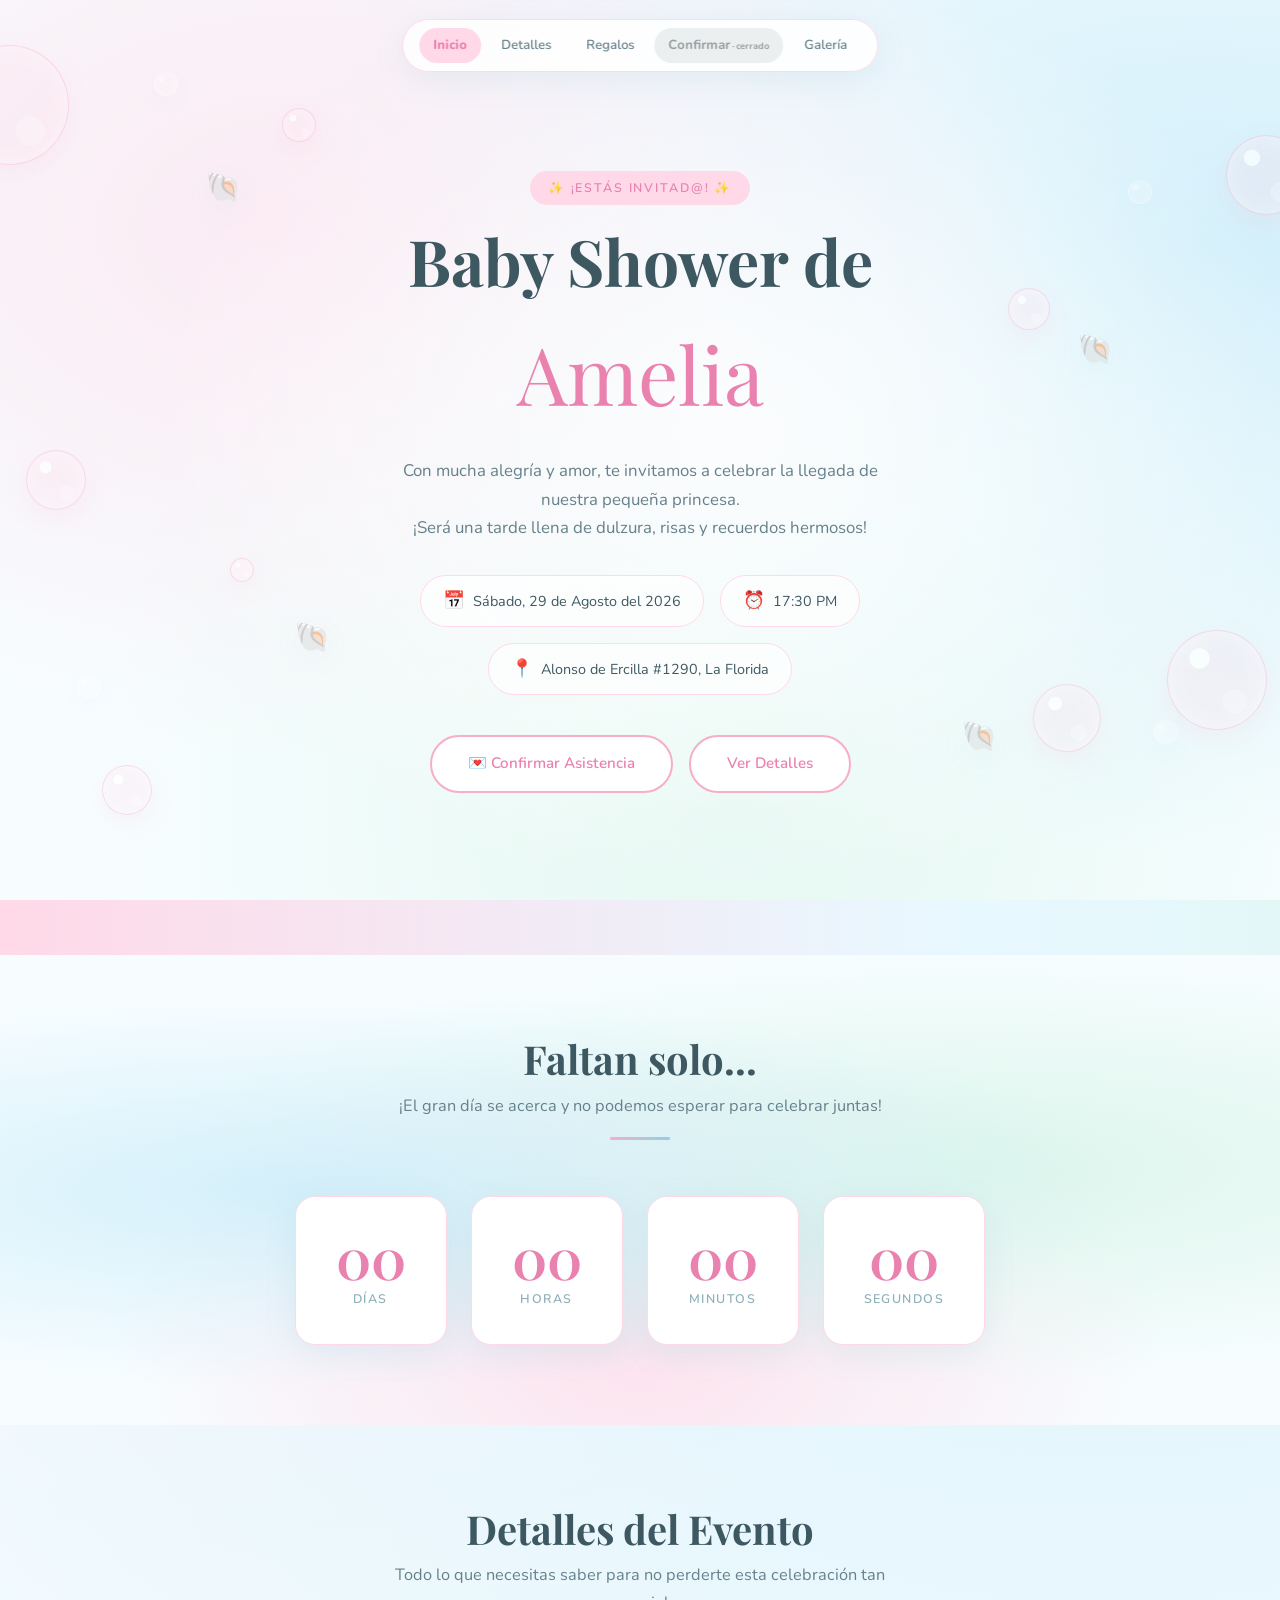
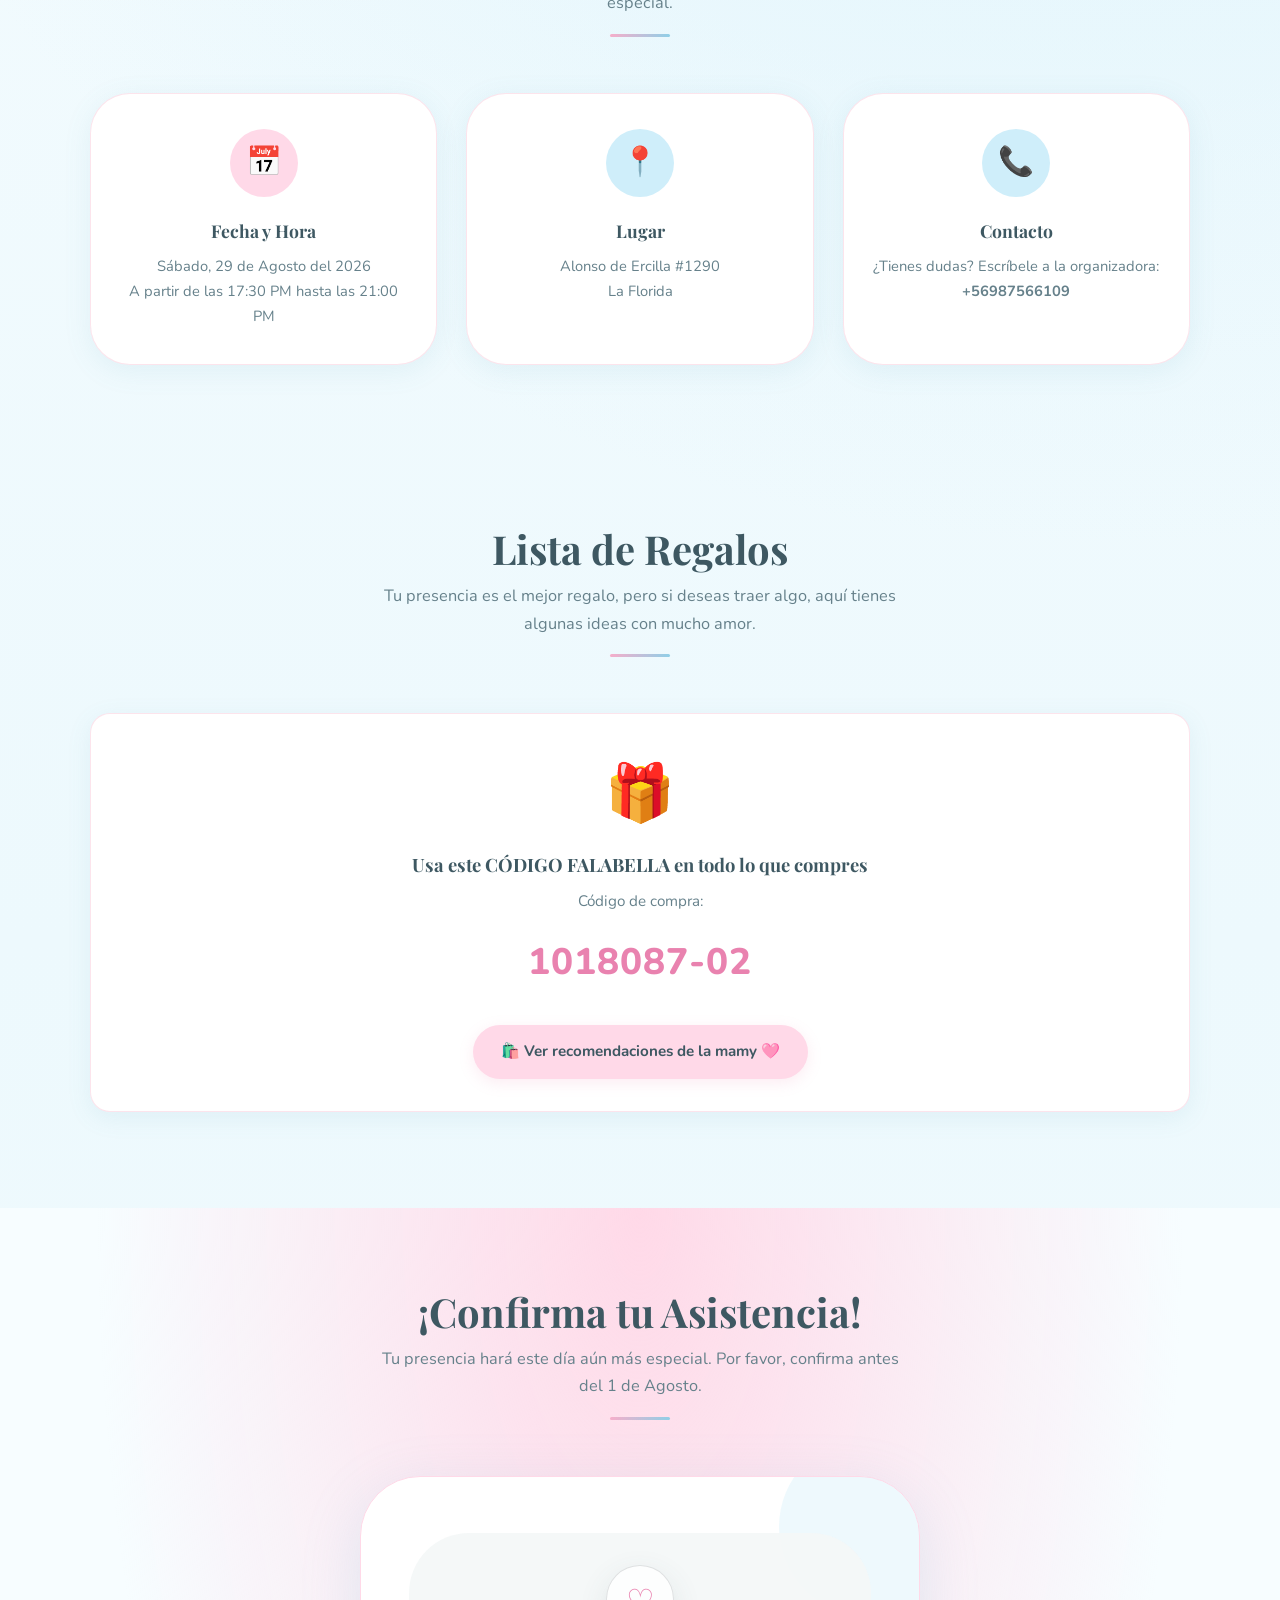
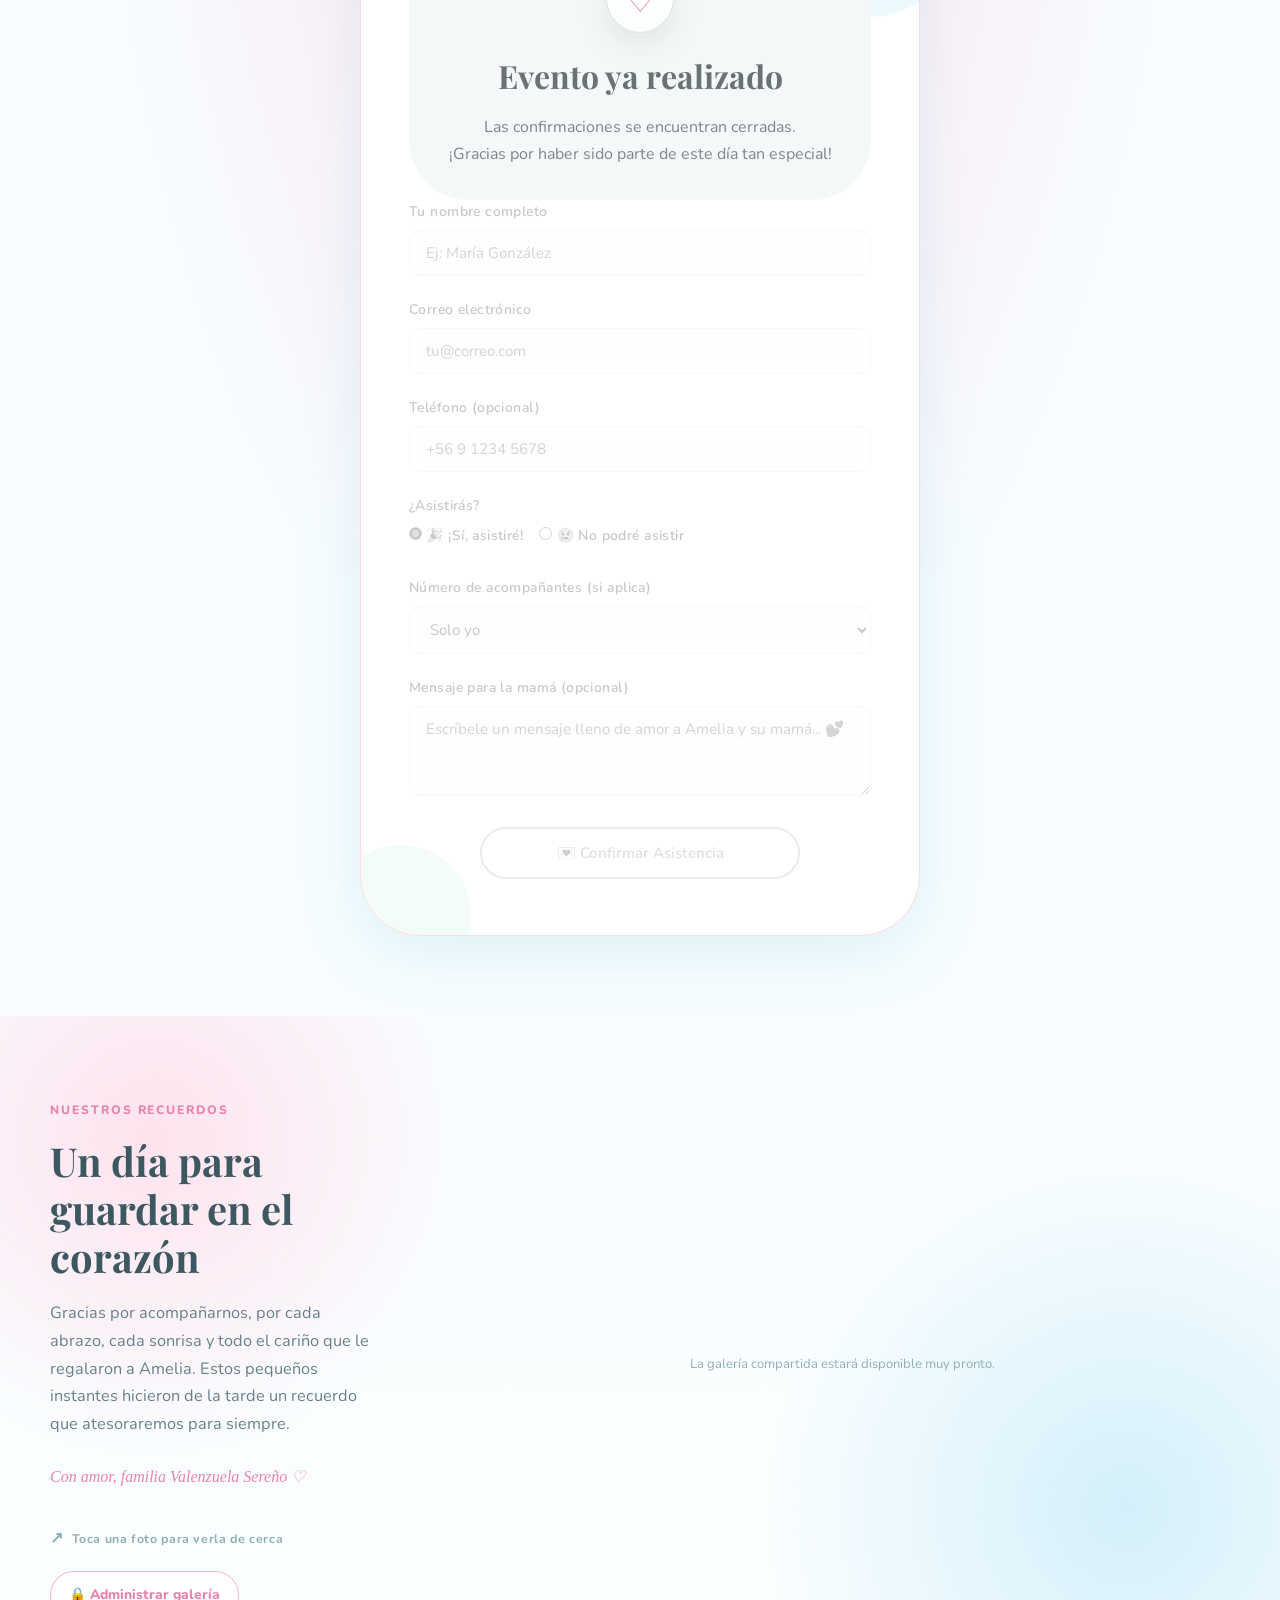
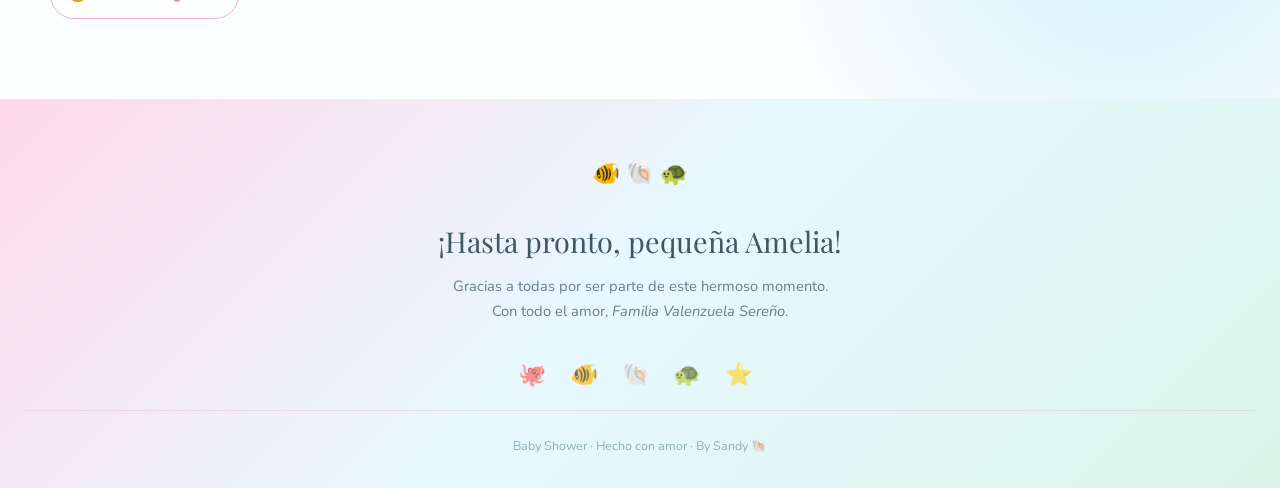
==== commit 9daf6839: "Agregar galeria protegida con Supabase" ====
--- a/index.html
+++ b/index.html
@@ -4,7 +4,7 @@
   <meta charset="UTF-8" />
   <meta name="viewport" content="width=device-width, initial-scale=1.0" />
   <title>Baby Shower de Amelia 🌸</title>
-  <link rel="stylesheet" href="./assets/css/style.css?v=marine-7" />
+  <link rel="stylesheet" href="./assets/css/style.css?v=gallery-admin-1" />
 </head>
 <body>
   <div class="decoracion-marina" aria-hidden="true">
@@ -20,7 +20,8 @@
     <a href="#inicio" class="activo">Inicio</a>
     <a href="#detalles">Detalles</a>
     <a href="#regalos">Regalos</a>
-    <a href="#rsvp">Confirmar</a>
+    <a href="#rsvp" class="nav-finalizado" aria-label="Confirmar, evento ya realizado">Confirmar</a>
+    <a href="#galeria">Galería</a>
   </nav>
 
   <!-- ========== HERO ========== -->
@@ -181,8 +182,6 @@
 </section>
 
 
-
-
   <!-- ========== RSVP ========== -->
   <section id="rsvp" class="rsvp-bg">
     <div class="contenedor">
@@ -194,7 +193,13 @@
 
       <div class="rsvp-card animar-entrada">
 
-        <form id="formulario-rsvp" action="https://formspree.io/f/mzdwqldn" method="POST">
+        <div class="rsvp-cerrado" role="status" aria-live="polite">
+          <span class="rsvp-cerrado-icono">♡</span>
+          <h3>Evento ya realizado</h3>
+          <p>Las confirmaciones se encuentran cerradas.<br>¡Gracias por haber sido parte de este día tan especial!</p>
+        </div>
+
+        <form id="formulario-rsvp" action="https://formspree.io/f/mzdwqldn" method="POST" aria-hidden="true" inert>
           <div class="form-grupo">
             <label for="nombre">Tu nombre completo</label>
             <input type="text" id="nombre" name="nombre" placeholder="Ej: María González" required />
@@ -261,6 +266,66 @@
     </div>
   </section>
 
+  <!-- ========== GALERÍA DE RECUERDOS ========== -->
+  <section id="galeria" class="galeria-seccion">
+    <div class="galeria-contenedor">
+      <aside class="galeria-mensaje animar-entrada">
+        <span class="galeria-etiqueta">Nuestros recuerdos</span>
+        <h2>Un día para guardar en el corazón</h2>
+        <p>
+          Gracias por acompañarnos, por cada abrazo, cada sonrisa y todo el cariño
+          que le regalaron a Amelia. Estos pequeños instantes hicieron de la tarde
+          un recuerdo que atesoraremos para siempre.
+        </p>
+        <div class="galeria-firma">Con amor, familia Valenzuela Sereño ♡</div>
+        <span class="galeria-indicacion">Toca una foto para verla de cerca</span>
+
+        <button class="btn-subir-foto" id="mostrar-subida" type="button">🔒 Administrar galería</button>
+
+        <form class="formulario-foto" id="formulario-acceso" hidden>
+          <div class="formulario-foto-cabecera">
+            <strong>Acceso de administrador</strong>
+            <button type="button" id="cerrar-acceso" aria-label="Cerrar acceso">×</button>
+          </div>
+          <label for="clave-galeria">Contraseña</label>
+          <input id="clave-galeria" name="password" type="password" autocomplete="current-password" placeholder="Escribe la contraseña" required />
+          <button class="btn btn-principal" type="submit">Entrar</button>
+          <p class="estado-subida" id="estado-acceso" role="status" aria-live="polite"></p>
+        </form>
+
+        <form class="formulario-foto" id="formulario-foto" hidden>
+          <div class="formulario-foto-cabecera">
+            <strong>Agregar un recuerdo</strong>
+            <button type="button" id="cerrar-subida" aria-label="Cerrar formulario">×</button>
+          </div>
+          <div class="sesion-admin">
+            <span>Sesión de administrador activa</span>
+            <button type="button" id="cerrar-sesion">Salir</button>
+          </div>
+          <label for="titulo-foto">Título de la foto</label>
+          <input id="titulo-foto" name="titulo" type="text" maxlength="60" placeholder="Ej: Una tarde llena de amor" required />
+          <label for="archivo-foto">Selecciona una imagen</label>
+          <input id="archivo-foto" name="foto" type="file" accept="image/jpeg,image/png,image/webp" required />
+          <small>JPG, PNG o WebP · máximo 8 MB</small>
+          <button class="btn btn-principal" type="submit">Subir a la galería</button>
+          <p class="estado-subida" id="estado-subida" role="status" aria-live="polite"></p>
+        </form>
+      </aside>
+
+      <div class="galeria-mosaico" aria-label="Galería de fotos del baby shower">
+        <div class="galeria-cargando" id="galeria-cargando">Buscando nuevos recuerdos…</div>
+      </div>
+    </div>
+  </section>
+
+  <div class="galeria-lightbox" id="galeria-lightbox" role="dialog" aria-modal="true" aria-hidden="true" aria-label="Foto ampliada">
+    <button class="lightbox-cerrar" type="button" aria-label="Cerrar foto">×</button>
+    <figure class="lightbox-contenido">
+      <img id="lightbox-imagen" src="" alt="" />
+      <figcaption id="lightbox-pie"></figcaption>
+    </figure>
+  </div>
+
   <!-- ========== FOOTER ========== -->
   <footer>
     <div class="footer-corazones">🐠 🐚 🐢</div>
@@ -310,6 +375,247 @@
     }, { threshold: 0.12 });
 
     document.querySelectorAll('.animar-entrada').forEach(el => observador.observe(el));
+
+    /* ---------- Galería ampliable ---------- */
+    const lightbox = document.getElementById('galeria-lightbox');
+    const lightboxImagen = document.getElementById('lightbox-imagen');
+    const lightboxPie = document.getElementById('lightbox-pie');
+    const cerrarLightbox = lightbox.querySelector('.lightbox-cerrar');
+    let fotoActiva = null;
+
+    function abrirFoto(boton) {
+      fotoActiva = boton;
+      lightboxImagen.src = boton.dataset.src;
+      lightboxImagen.alt = boton.dataset.alt;
+      lightboxPie.textContent = boton.querySelector('span').textContent;
+      lightbox.classList.add('visible');
+      lightbox.setAttribute('aria-hidden', 'false');
+      document.body.classList.add('lightbox-abierto');
+      cerrarLightbox.focus();
+    }
+
+    function cerrarFoto() {
+      lightbox.classList.remove('visible');
+      lightbox.setAttribute('aria-hidden', 'true');
+      document.body.classList.remove('lightbox-abierto');
+      lightboxImagen.src = '';
+      if (fotoActiva) fotoActiva.focus();
+    }
+
+    document.querySelectorAll('.foto-galeria').forEach(boton => {
+      boton.addEventListener('click', () => abrirFoto(boton));
+    });
+
+    /* ---------- Fotos compartidas con Supabase ---------- */
+    const SUPABASE_URL = 'https://fvmdyoqnfvqrsy' + 'aonhjn.supabase.co';
+    const SUPABASE_KEY = 'sb_publishable_cKtqvy7JylXYNDolot51yw_mF1AvQZE';
+    const ADMIN_EMAIL = 'cadin.a.sandy@gmail.com';
+    const formularioFoto = document.getElementById('formulario-foto');
+    const formularioAcceso = document.getElementById('formulario-acceso');
+    const mostrarSubida = document.getElementById('mostrar-subida');
+    const cerrarSubida = document.getElementById('cerrar-subida');
+    const cerrarAcceso = document.getElementById('cerrar-acceso');
+    const cerrarSesion = document.getElementById('cerrar-sesion');
+    const estadoAcceso = document.getElementById('estado-acceso');
+    const estadoSubida = document.getElementById('estado-subida');
+    const galeriaMosaico = document.querySelector('.galeria-mosaico');
+    const galeriaCargando = document.getElementById('galeria-cargando');
+    let intentosAcceso = 0;
+    let adminToken = '';
+
+    const cabecerasSupabase = { apikey: SUPABASE_KEY };
+
+    function tokenAdmin() {
+      return adminToken;
+    }
+
+    function cabecerasAdmin() {
+      return { apikey: SUPABASE_KEY, Authorization: `Bearer ${tokenAdmin()}` };
+    }
+
+    function urlPublicaFoto(ruta) {
+      return `${SUPABASE_URL}/storage/v1/object/public/gallery/${ruta.split('/').map(encodeURIComponent).join('/')}`;
+    }
+
+    function conectarFoto(boton) {
+      boton.addEventListener('click', () => abrirFoto(boton));
+    }
+
+    function agregarFotoGaleria(foto) {
+      const boton = document.createElement('button');
+      boton.className = 'foto-galeria foto-subida';
+      boton.type = 'button';
+      boton.dataset.src = urlPublicaFoto(foto.storage_path);
+      boton.dataset.alt = foto.title;
+
+      const imagen = document.createElement('img');
+      imagen.src = boton.dataset.src;
+      imagen.alt = foto.title;
+      imagen.loading = 'lazy';
+
+      const titulo = document.createElement('span');
+      titulo.textContent = foto.title;
+      boton.append(imagen, titulo);
+      conectarFoto(boton);
+      galeriaMosaico.appendChild(boton);
+    }
+
+    async function cargarFotosCompartidas() {
+      try {
+        const respuesta = await fetch(
+          `${SUPABASE_URL}/rest/v1/gallery_photos?select=id,title,storage_path,created_at&order=created_at.desc`,
+          { headers: cabecerasSupabase }
+        );
+        if (!respuesta.ok) throw new Error('La galería todavía no está configurada');
+        const fotos = await respuesta.json();
+        fotos.forEach(agregarFotoGaleria);
+        galeriaCargando.remove();
+      } catch (error) {
+        galeriaCargando.textContent = 'La galería compartida estará disponible muy pronto.';
+      }
+    }
+
+    mostrarSubida.addEventListener('click', () => {
+      mostrarSubida.hidden = true;
+      if (tokenAdmin()) {
+        formularioFoto.hidden = false;
+        document.getElementById('titulo-foto').focus();
+      } else {
+        intentosAcceso = 0;
+        formularioAcceso.hidden = false;
+        document.getElementById('clave-galeria').focus();
+      }
+    });
+
+    cerrarAcceso.addEventListener('click', () => {
+      formularioAcceso.hidden = true;
+      mostrarSubida.hidden = false;
+      formularioAcceso.reset();
+      estadoAcceso.textContent = '';
+      intentosAcceso = 0;
+    });
+
+    formularioAcceso.addEventListener('submit', async (e) => {
+      e.preventDefault();
+      const password = formularioAcceso.elements.password.value;
+      const boton = formularioAcceso.querySelector('button[type="submit"]');
+      boton.disabled = true;
+      boton.textContent = 'Comprobando…';
+      estadoAcceso.textContent = '';
+
+      try {
+        const respuesta = await fetch(`${SUPABASE_URL}/auth/v1/token?grant_type=password`, {
+          method: 'POST',
+          headers: { apikey: SUPABASE_KEY, 'Content-Type': 'application/json' },
+          body: JSON.stringify({ email: ADMIN_EMAIL, password })
+        });
+        if (!respuesta.ok) throw new Error('Contraseña incorrecta');
+        const sesion = await respuesta.json();
+        intentosAcceso = 0;
+        adminToken = sesion.access_token;
+        formularioAcceso.reset();
+        formularioAcceso.hidden = true;
+        formularioFoto.hidden = false;
+        document.getElementById('titulo-foto').focus();
+      } catch (error) {
+        intentosAcceso += 1;
+        estadoAcceso.className = 'estado-subida error';
+        if (intentosAcceso < 2) {
+          estadoAcceso.textContent = 'Contraseña incorrecta. Te queda 1 intento.';
+          formularioAcceso.elements.password.select();
+        } else {
+          estadoAcceso.textContent = 'Acceso cancelado: se agotaron los 2 intentos.';
+          setTimeout(() => {
+            formularioAcceso.hidden = true;
+            formularioAcceso.reset();
+            mostrarSubida.hidden = false;
+            estadoAcceso.textContent = '';
+            intentosAcceso = 0;
+            boton.disabled = false;
+          }, 1600);
+        }
+      } finally {
+        boton.disabled = intentosAcceso >= 2;
+        boton.textContent = 'Entrar';
+      }
+    });
+
+    cerrarSubida.addEventListener('click', () => {
+      adminToken = '';
+      formularioFoto.hidden = true;
+      mostrarSubida.hidden = false;
+      estadoSubida.textContent = '';
+    });
+
+    cerrarSesion.addEventListener('click', () => {
+      adminToken = '';
+      formularioFoto.hidden = true;
+      formularioFoto.reset();
+      mostrarSubida.hidden = false;
+      estadoSubida.textContent = '';
+    });
+
+    formularioFoto.addEventListener('submit', async (e) => {
+      e.preventDefault();
+      const titulo = formularioFoto.elements.titulo.value.trim();
+      const archivo = formularioFoto.elements.foto.files[0];
+      const boton = formularioFoto.querySelector('button[type="submit"]');
+      const tiposPermitidos = ['image/jpeg', 'image/png', 'image/webp'];
+
+      if (!archivo || !tiposPermitidos.includes(archivo.type) || archivo.size > 8 * 1024 * 1024) {
+        estadoSubida.textContent = 'Elige una imagen JPG, PNG o WebP de hasta 8 MB.';
+        estadoSubida.className = 'estado-subida error';
+        return;
+      }
+
+      const extension = archivo.name.split('.').pop().toLowerCase().replace(/[^a-z0-9]/g, '') || 'jpg';
+      const ruta = `${Date.now()}-${crypto.randomUUID()}.${extension}`;
+      boton.disabled = true;
+      boton.textContent = 'Subiendo…';
+      estadoSubida.textContent = 'Guardando tu recuerdo 💕';
+      estadoSubida.className = 'estado-subida';
+
+      try {
+        const subida = await fetch(`${SUPABASE_URL}/storage/v1/object/gallery/${ruta}`, {
+          method: 'POST',
+          headers: { ...cabecerasAdmin(), 'Content-Type': archivo.type, 'x-upsert': 'false' },
+          body: archivo
+        });
+        if (!subida.ok) throw new Error('No se pudo subir la imagen');
+
+        const registro = await fetch(`${SUPABASE_URL}/rest/v1/gallery_photos`, {
+          method: 'POST',
+          headers: {
+            ...cabecerasAdmin(),
+            'Content-Type': 'application/json',
+            Prefer: 'return=representation'
+          },
+          body: JSON.stringify({ title: titulo, storage_path: ruta })
+        });
+        if (!registro.ok) throw new Error('No se pudo guardar el título');
+        const [foto] = await registro.json();
+        agregarFotoGaleria(foto);
+        formularioFoto.reset();
+        estadoSubida.textContent = '¡Tu foto ya está en la galería! ♡';
+        estadoSubida.className = 'estado-subida exito';
+      } catch (error) {
+        estadoSubida.textContent = 'No pudimos subirla. Intenta nuevamente en un momento.';
+        estadoSubida.className = 'estado-subida error';
+      } finally {
+        boton.disabled = false;
+        boton.textContent = 'Subir a la galería';
+      }
+    });
+
+    cargarFotosCompartidas();
+
+    cerrarLightbox.addEventListener('click', cerrarFoto);
+    lightbox.addEventListener('click', (e) => {
+      if (e.target === lightbox) cerrarFoto();
+    });
+    document.addEventListener('keydown', (e) => {
+      if (e.key === 'Escape' && lightbox.classList.contains('visible')) cerrarFoto();
+    });
 
     /* ---------- Navegación activa ---------- */
     const secciones = document.querySelectorAll('section[id]');
--- a/assets/css/style.css
+++ b/assets/css/style.css
@@ -294,6 +294,19 @@
   font-weight: 800;
 }
 
+nav a.nav-finalizado,
+nav a.nav-finalizado:hover,
+nav a.nav-finalizado.activo {
+  color: #969da0;
+  background: #eceff0;
+  font-weight: 700;
+}
+
+nav a.nav-finalizado::after {
+  content: ' · cerrado';
+  font-size: 0.7em;
+}
+
 /* ==========================================================================
    DECORACIONES FLOTANTES (Burbujas)
    ========================================================================== */
@@ -589,6 +602,338 @@
 }
 
 /* ==========================================================================
+   GALERÍA DE RECUERDOS
+   ========================================================================== */
+.galeria-seccion {
+  overflow: hidden;
+  background:
+    radial-gradient(circle at 12% 18%, rgba(255, 217, 232, 0.75), transparent 25%),
+    radial-gradient(circle at 88% 72%, rgba(207, 238, 250, 0.9), transparent 29%),
+    rgba(255, 255, 255, 0.5);
+}
+
+.galeria-contenedor {
+  width: min(1180px, 100%);
+  margin: 0 auto;
+  display: grid;
+  grid-template-columns: minmax(240px, 0.72fr) minmax(0, 1.7fr);
+  gap: clamp(2.5rem, 6vw, 6rem);
+  align-items: center;
+}
+
+.galeria-mensaje {
+  position: sticky;
+  top: 7.5rem;
+}
+
+.galeria-etiqueta {
+  display: inline-block;
+  margin-bottom: 1rem;
+  color: var(--rosa-fuerte);
+  font-size: 0.76rem;
+  font-weight: 800;
+  letter-spacing: 0.16em;
+  text-transform: uppercase;
+}
+
+.galeria-mensaje h2 { margin-bottom: 1.2rem; }
+.galeria-mensaje p { font-size: 1.02rem; }
+
+.galeria-firma {
+  margin-top: 1.5rem;
+  color: var(--rosa-fuerte);
+  font-family: 'Playfair Display', serif;
+  font-style: italic;
+}
+
+.galeria-indicacion {
+  display: inline-flex;
+  align-items: center;
+  gap: 0.5rem;
+  margin-top: 2.2rem;
+  color: var(--texto-suave);
+  font-size: 0.78rem;
+  font-weight: 700;
+  letter-spacing: 0.05em;
+}
+
+.galeria-indicacion::before { content: '↗'; font-size: 1rem; }
+
+.btn-subir-foto {
+  display: block;
+  margin-top: 1.2rem;
+  padding: 11px 18px;
+  border: 1.5px solid var(--rosa-medio);
+  border-radius: 999px;
+  color: var(--rosa-fuerte);
+  background: rgba(255, 255, 255, 0.82);
+  font: inherit;
+  font-size: 0.86rem;
+  font-weight: 800;
+  cursor: pointer;
+  transition: transform 0.2s ease, background 0.2s ease;
+}
+
+.btn-subir-foto:hover { transform: translateY(-2px); background: var(--rosa-suave); }
+
+.formulario-foto {
+  margin-top: 1.2rem;
+  padding: 1.3rem;
+  border: 1px solid rgba(143, 207, 231, 0.5);
+  border-radius: 22px;
+  background: rgba(255, 255, 255, 0.9);
+  box-shadow: 0 14px 38px var(--sombra-suave);
+}
+
+.formulario-foto[hidden] { display: none; }
+
+.formulario-foto-cabecera {
+  display: flex;
+  align-items: center;
+  justify-content: space-between;
+  margin-bottom: 1rem;
+}
+
+.formulario-foto-cabecera button {
+  width: 30px;
+  height: 30px;
+  border: 0;
+  border-radius: 50%;
+  color: var(--texto-medio);
+  background: var(--lila);
+  font-size: 1.2rem;
+  cursor: pointer;
+}
+
+.formulario-foto label {
+  display: block;
+  margin: 0.75rem 0 0.3rem;
+  color: var(--texto-oscuro);
+  font-size: 0.78rem;
+  font-weight: 800;
+}
+
+.formulario-foto input[type="text"],
+.formulario-foto input[type="password"],
+.formulario-foto input[type="file"] {
+  width: 100%;
+  padding: 0.7rem 0.8rem;
+  border: 1px solid rgba(143, 207, 231, 0.65);
+  border-radius: 12px;
+  color: var(--texto-oscuro);
+  background: white;
+  font: inherit;
+  font-size: 0.8rem;
+}
+
+.sesion-admin {
+  display: flex;
+  align-items: center;
+  justify-content: space-between;
+  gap: 0.7rem;
+  margin-bottom: 0.8rem;
+  padding: 0.55rem 0.7rem;
+  border-radius: 12px;
+  color: #408c6f;
+  background: rgba(217, 245, 233, 0.75);
+  font-size: 0.7rem;
+  font-weight: 700;
+}
+
+.sesion-admin button {
+  border: 0;
+  color: #677b73;
+  background: transparent;
+  font: inherit;
+  text-decoration: underline;
+  cursor: pointer;
+}
+
+.formulario-foto small { display: block; margin-top: 0.35rem; color: var(--texto-suave); }
+.formulario-foto .btn { width: 100%; margin-top: 1rem; padding: 10px 14px; }
+.formulario-foto .btn:disabled { opacity: 0.6; cursor: wait; }
+
+.estado-subida { min-height: 1.3rem; margin-top: 0.65rem; font-size: 0.78rem; text-align: center; }
+.estado-subida.exito { color: #408c6f; }
+.estado-subida.error { color: #b85f72; }
+
+.galeria-mosaico {
+  display: grid;
+  grid-template-columns: repeat(12, 1fr);
+  grid-auto-rows: 42px;
+  gap: clamp(0.8rem, 2vw, 1.4rem);
+}
+
+.foto-galeria {
+  position: relative;
+  overflow: hidden;
+  padding: 0;
+  border: 7px solid rgba(255, 255, 255, 0.94);
+  border-radius: 25px;
+  background: var(--blanco);
+  box-shadow: 0 18px 45px rgba(84, 145, 164, 0.18);
+  cursor: zoom-in;
+  transform: rotate(var(--giro, 0deg));
+  transition: transform 0.45s cubic-bezier(.2,.8,.2,1), box-shadow 0.35s ease;
+}
+
+.foto-galeria::after {
+  content: '＋';
+  position: absolute;
+  top: 0.9rem;
+  right: 0.9rem;
+  width: 34px;
+  height: 34px;
+  display: grid;
+  place-items: center;
+  border-radius: 50%;
+  color: var(--texto-oscuro);
+  background: rgba(255, 255, 255, 0.88);
+  box-shadow: 0 5px 18px rgba(62, 88, 98, 0.15);
+  opacity: 0;
+  transform: scale(0.7);
+  transition: opacity 0.25s ease, transform 0.25s ease;
+}
+
+.foto-galeria img {
+  width: 100%;
+  height: 100%;
+  display: block;
+  object-fit: cover;
+  transition: transform 0.65s cubic-bezier(.2,.8,.2,1), filter 0.4s ease;
+}
+
+.foto-galeria span {
+  position: absolute;
+  left: 1rem;
+  bottom: 1rem;
+  padding: 0.45rem 0.8rem;
+  border-radius: 999px;
+  color: var(--texto-oscuro);
+  background: rgba(255, 255, 255, 0.88);
+  backdrop-filter: blur(8px);
+  font-size: 0.76rem;
+  font-weight: 800;
+  opacity: 0;
+  transform: translateY(8px);
+  transition: opacity 0.25s ease, transform 0.25s ease;
+}
+
+.foto-galeria:hover,
+.foto-galeria:focus-visible {
+  z-index: 2;
+  transform: rotate(0) translateY(-8px) scale(1.025);
+  box-shadow: 0 24px 60px rgba(84, 145, 164, 0.28);
+  outline: none;
+}
+
+.foto-galeria:hover img,
+.foto-galeria:focus-visible img { transform: scale(1.06); filter: saturate(1.05); }
+.foto-galeria:hover::after,
+.foto-galeria:focus-visible::after,
+.foto-galeria:hover span,
+.foto-galeria:focus-visible span { opacity: 1; transform: none; }
+
+.foto-grande { grid-column: 1 / 9; grid-row: 1 / 9; --giro: -1.5deg; }
+.foto-vertical { grid-column: 8 / 13; grid-row: 7 / 16; --giro: 2.2deg; }
+.foto-ancha { grid-column: 1 / 8; grid-row: 10 / 17; --giro: -2deg; }
+.foto-subida { grid-column: span 4; grid-row: span 7; --giro: 0deg; }
+.foto-subida:nth-of-type(even) { --giro: 1.2deg; }
+.foto-subida:nth-of-type(3n) { --giro: -1deg; }
+
+.galeria-cargando {
+  grid-column: 1 / -1;
+  padding: 1rem;
+  color: var(--texto-suave);
+  font-size: 0.82rem;
+  text-align: center;
+}
+
+.galeria-lightbox {
+  position: fixed;
+  inset: 0;
+  z-index: 500;
+  display: grid;
+  place-items: center;
+  padding: clamp(1rem, 4vw, 3rem);
+  background: rgba(33, 56, 65, 0.76);
+  backdrop-filter: blur(16px);
+  opacity: 0;
+  visibility: hidden;
+  transition: opacity 0.3s ease, visibility 0.3s ease;
+}
+
+.galeria-lightbox.visible { opacity: 1; visibility: visible; }
+.lightbox-abierto { overflow: hidden; }
+
+.lightbox-contenido {
+  width: min(100%, 1100px);
+  max-height: 88vh;
+  display: flex;
+  flex-direction: column;
+  align-items: center;
+  transform: scale(0.88) translateY(20px);
+  opacity: 0;
+  transition: transform 0.42s cubic-bezier(.2,.8,.2,1), opacity 0.3s ease;
+}
+
+.galeria-lightbox.visible .lightbox-contenido { transform: none; opacity: 1; }
+
+.lightbox-contenido img {
+  max-width: 100%;
+  max-height: calc(88vh - 3rem);
+  object-fit: contain;
+  border: 8px solid white;
+  border-radius: 22px;
+  box-shadow: 0 30px 90px rgba(0, 0, 0, 0.35);
+}
+
+.lightbox-contenido figcaption {
+  margin-top: 0.8rem;
+  color: white;
+  font-size: 0.9rem;
+  font-weight: 700;
+}
+
+.lightbox-cerrar {
+  position: absolute;
+  top: max(1rem, env(safe-area-inset-top));
+  right: max(1rem, env(safe-area-inset-right));
+  z-index: 1;
+  width: 48px;
+  height: 48px;
+  border: 1px solid rgba(255,255,255,0.45);
+  border-radius: 50%;
+  color: white;
+  background: rgba(255,255,255,0.15);
+  font-size: 2rem;
+  line-height: 1;
+  cursor: pointer;
+  transition: transform 0.2s ease, background 0.2s ease;
+}
+
+.lightbox-cerrar:hover,
+.lightbox-cerrar:focus-visible { transform: rotate(8deg) scale(1.08); background: rgba(255,255,255,0.28); outline: 2px solid white; }
+
+@media (max-width: 760px) {
+  .galeria-contenedor { grid-template-columns: 1fr; gap: 2.5rem; }
+  .galeria-mensaje { position: static; text-align: center; }
+  .galeria-indicacion { margin-top: 1.3rem; }
+  .btn-subir-foto { margin-inline: auto; }
+  .formulario-foto { text-align: left; }
+  .galeria-mosaico { grid-auto-rows: 34px; }
+  .foto-grande { grid-column: 1 / 10; grid-row: 1 / 8; }
+  .foto-vertical { grid-column: 7 / 13; grid-row: 7 / 15; }
+  .foto-ancha { grid-column: 1 / 8; grid-row: 9 / 16; }
+  .foto-subida { grid-column: span 6; grid-row: span 7; }
+  .foto-galeria span, .foto-galeria::after { opacity: 1; transform: none; }
+}
+
+@media (prefers-reduced-motion: reduce) {
+  .foto-galeria, .foto-galeria img, .lightbox-contenido, .galeria-lightbox { transition-duration: 0.01ms; }
+}
+
+/* ==========================================================================
    SECCIÓN CUENTA REGRESIVA
    ========================================================================== */
 .cuenta-bg {
@@ -953,6 +1298,54 @@
   overflow: hidden;
 }
 
+.rsvp-cerrado {
+  position: absolute;
+  inset: 0;
+  z-index: 10;
+  display: flex;
+  flex-direction: column;
+  align-items: center;
+  justify-content: center;
+  padding: 2rem;
+  text-align: center;
+  border-radius: inherit;
+  background: rgba(244, 247, 248, 0.88);
+  backdrop-filter: blur(7px) grayscale(0.3);
+}
+
+.rsvp-cerrado-icono {
+  width: 68px;
+  height: 68px;
+  display: grid;
+  place-items: center;
+  margin-bottom: 1rem;
+  border-radius: 50%;
+  color: var(--rosa-fuerte);
+  background: rgba(255, 255, 255, 0.86);
+  border: 1px solid rgba(150, 157, 160, 0.3);
+  font-family: 'Playfair Display', serif;
+  font-size: 2rem;
+  box-shadow: 0 10px 30px rgba(62, 88, 98, 0.12);
+}
+
+.rsvp-cerrado h3 {
+  margin-bottom: 0.65rem;
+  color: #687277;
+  font-size: clamp(1.5rem, 4vw, 2rem);
+}
+
+.rsvp-cerrado p {
+  max-width: 430px;
+  color: #7d878b;
+}
+
+.rsvp-card form {
+  filter: grayscale(1);
+  opacity: 0.32;
+  pointer-events: none;
+  user-select: none;
+}
+
 /* Círculos decorativos de fondo en la tarjeta RSVP */
 .rsvp-card::before {
   content: '';
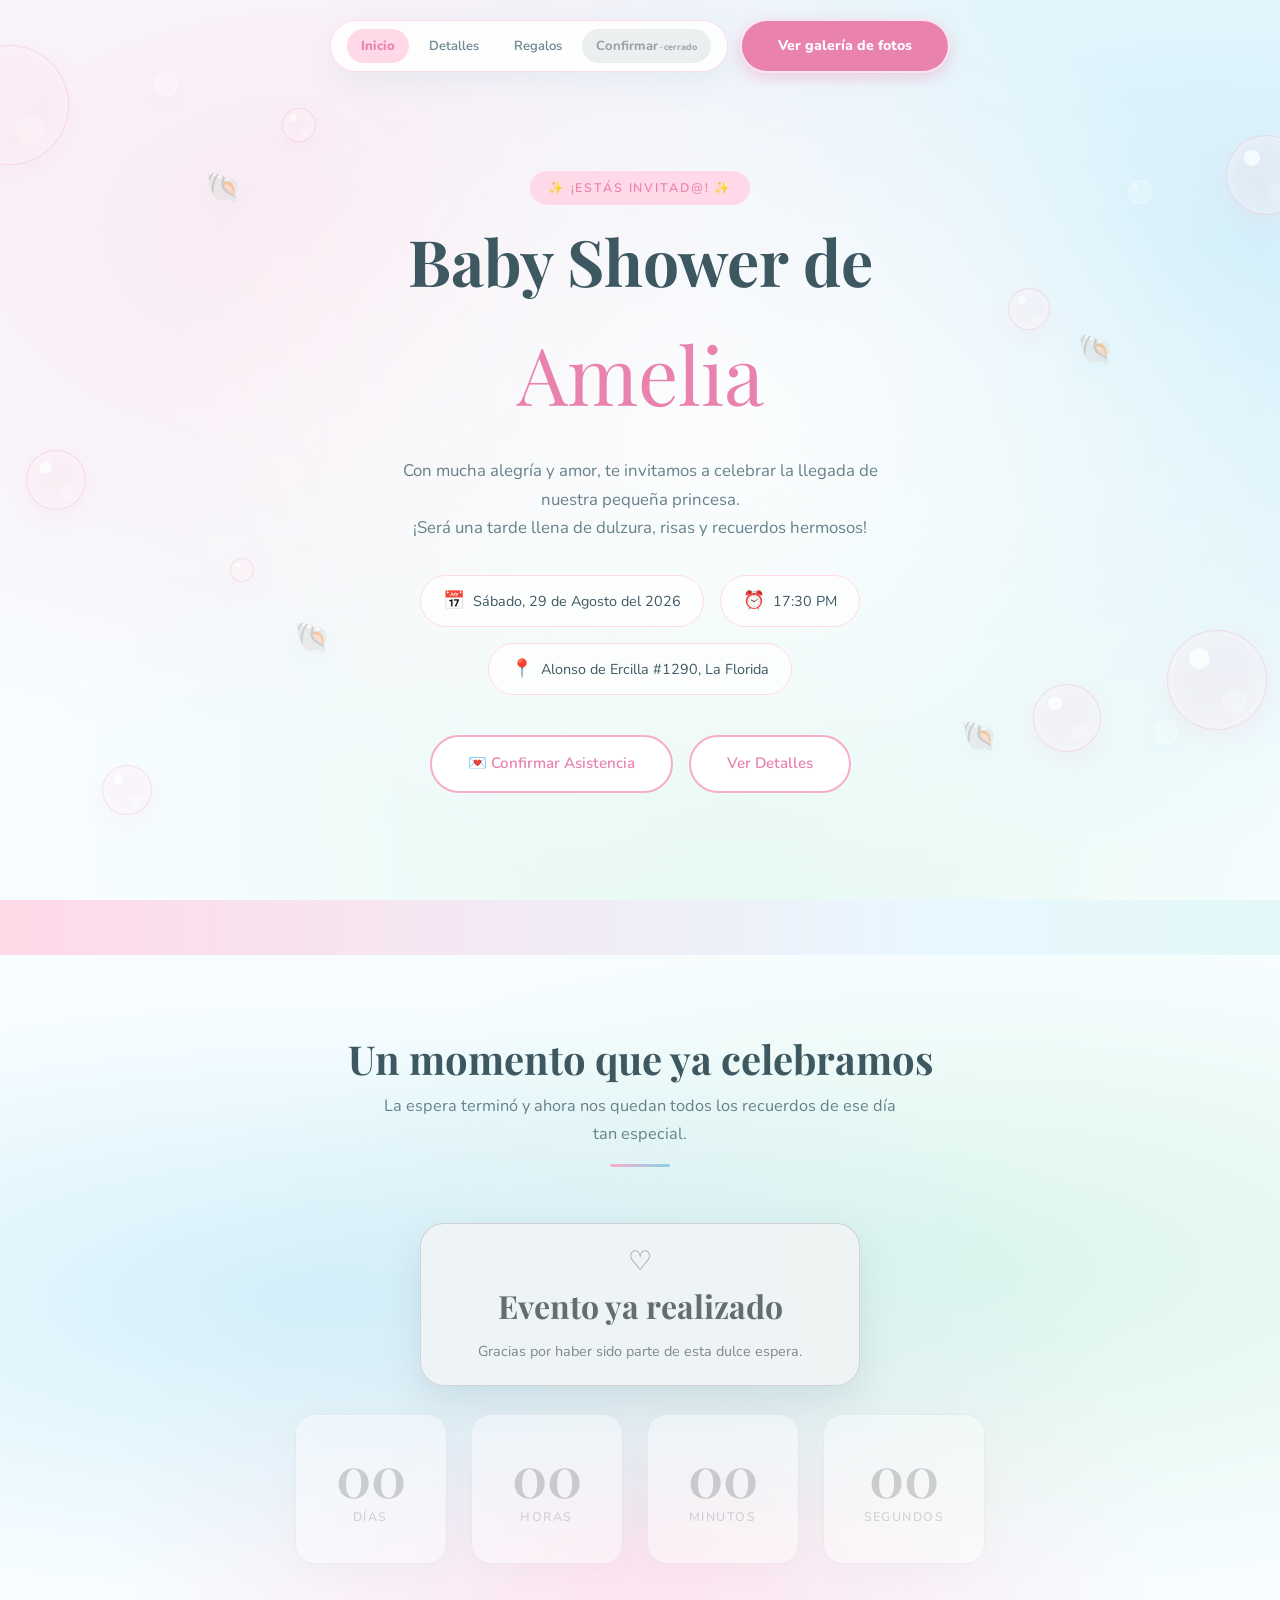
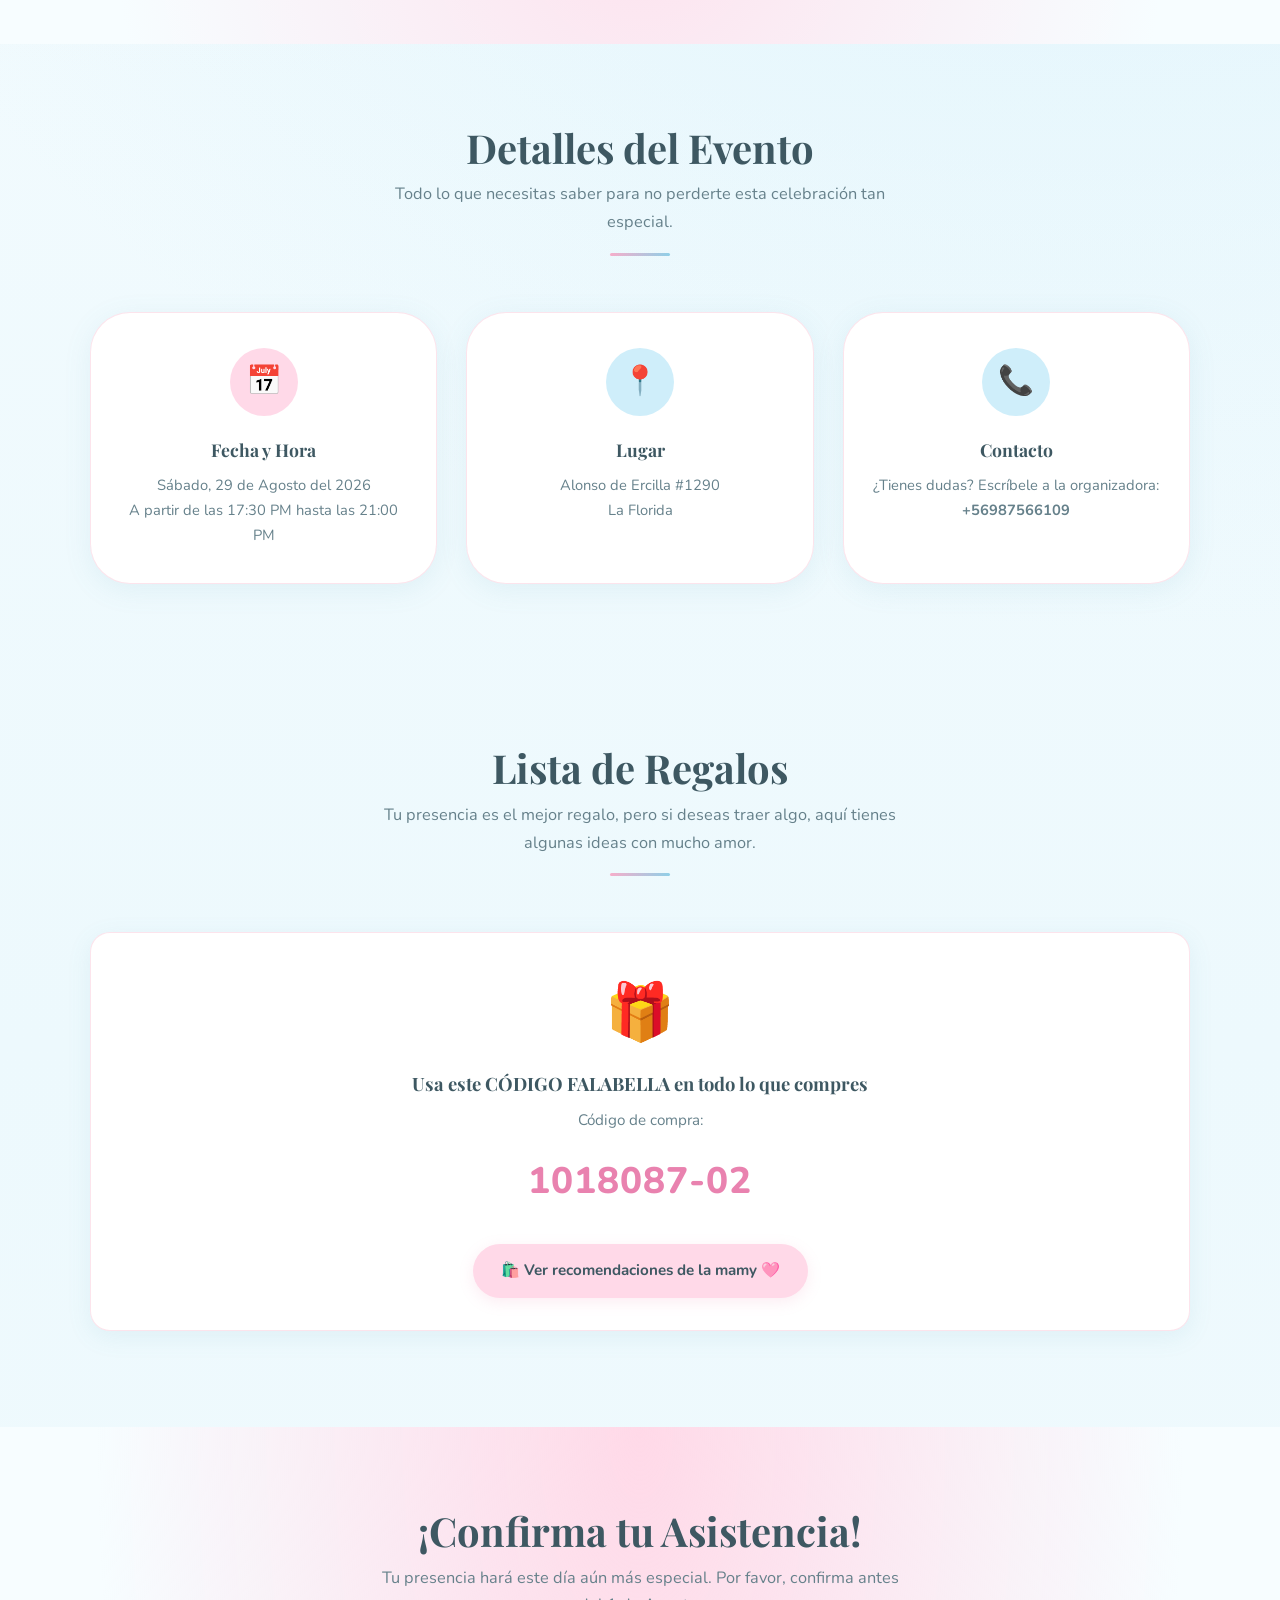
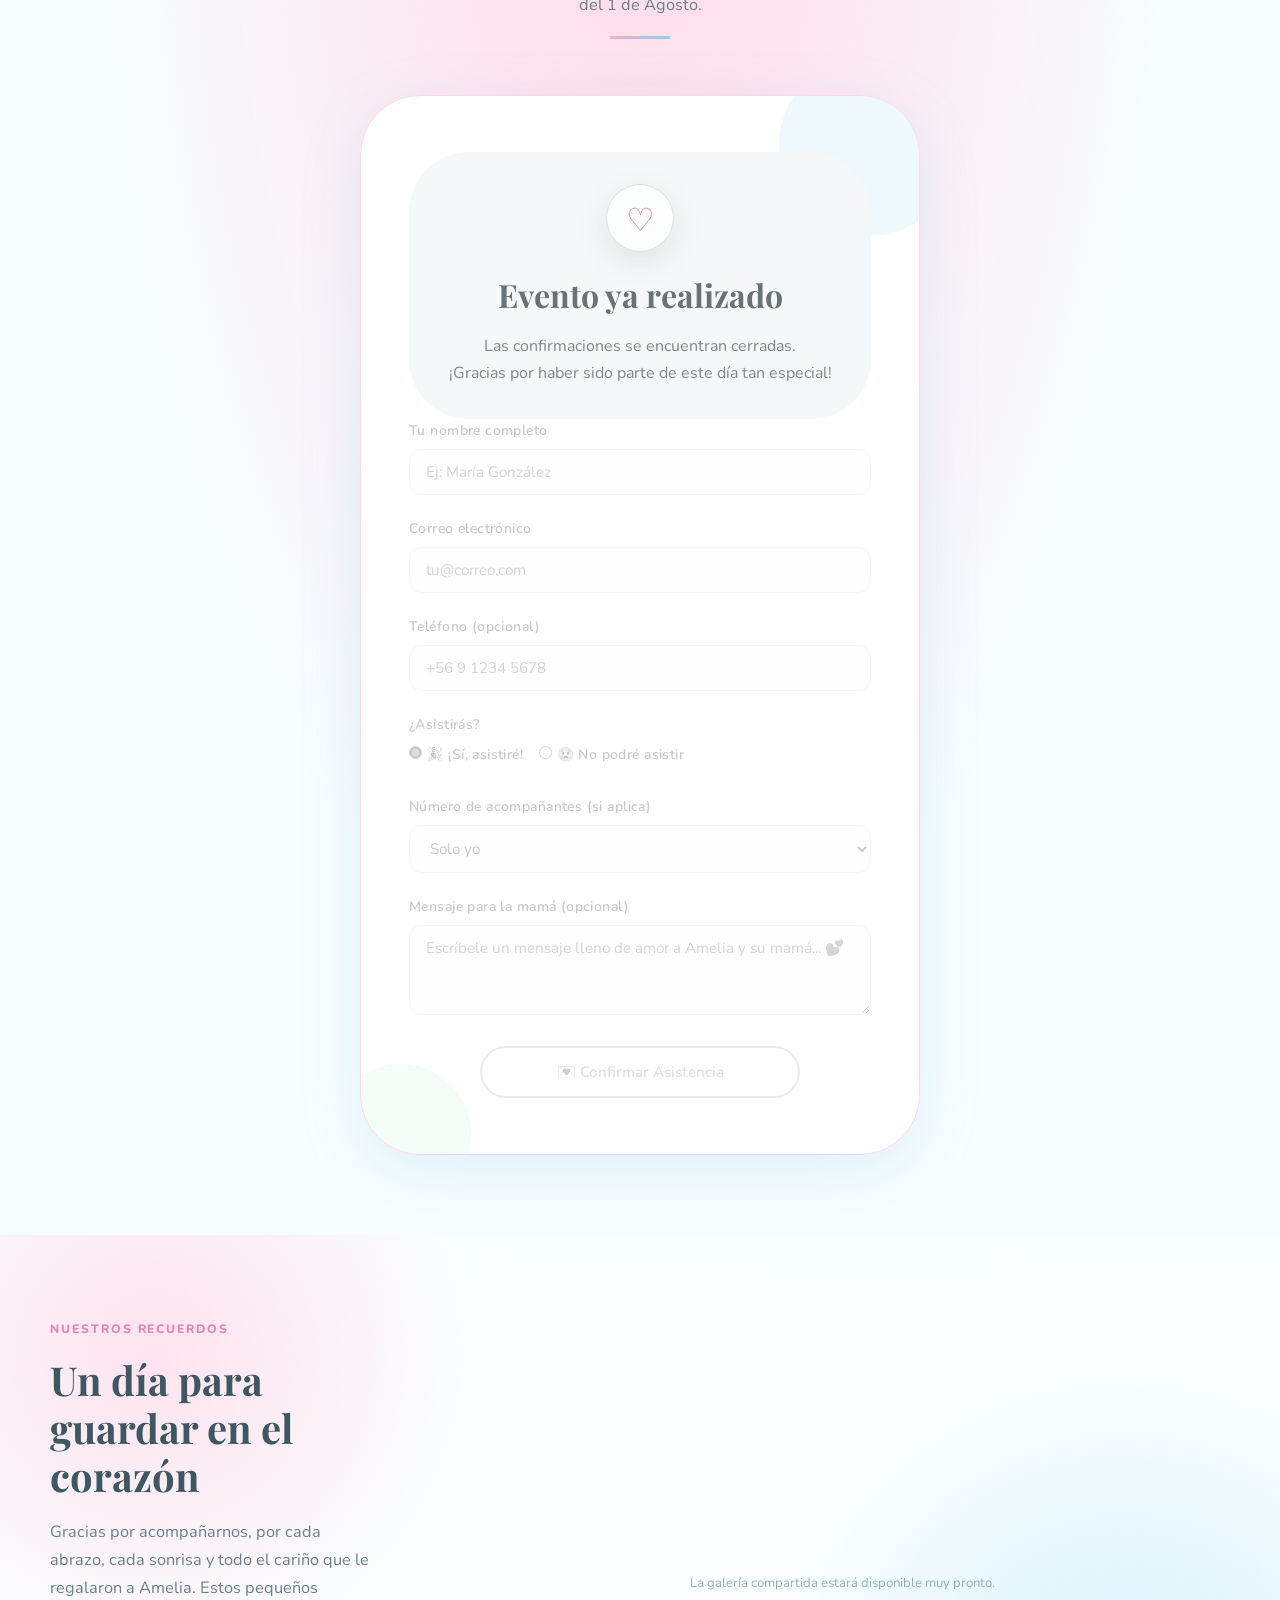
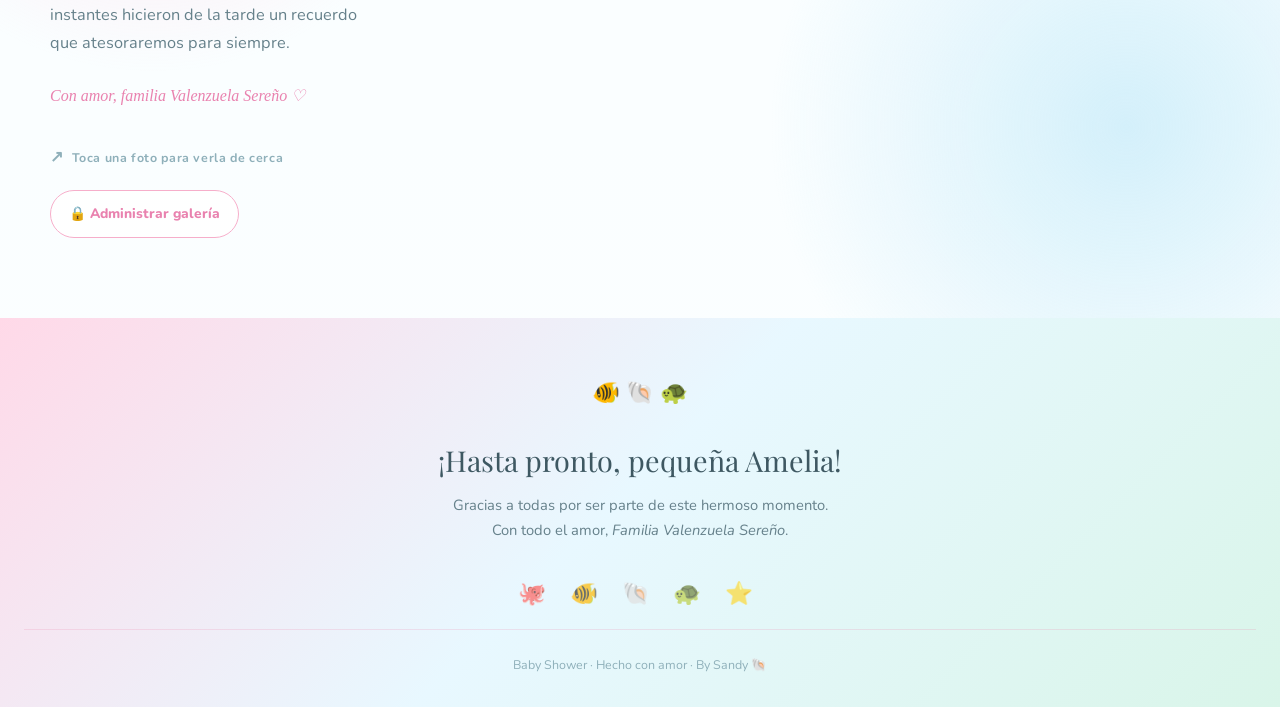
==== commit 1fdf6a70: "Actualizar estado del evento y acceso a galeria" ====
--- a/index.html
+++ b/index.html
@@ -4,7 +4,7 @@
   <meta charset="UTF-8" />
   <meta name="viewport" content="width=device-width, initial-scale=1.0" />
   <title>Baby Shower de Amelia 🌸</title>
-  <link rel="stylesheet" href="./assets/css/style.css?v=gallery-admin-1" />
+  <link rel="stylesheet" href="./assets/css/style.css?v=gallery-highlight-1" />
 </head>
 <body>
   <div class="decoracion-marina" aria-hidden="true">
@@ -16,13 +16,15 @@
   </div>
 
   <!-- ========== NAVEGACIÓN ========== -->
-  <nav>
-    <a href="#inicio" class="activo">Inicio</a>
-    <a href="#detalles">Detalles</a>
-    <a href="#regalos">Regalos</a>
-    <a href="#rsvp" class="nav-finalizado" aria-label="Confirmar, evento ya realizado">Confirmar</a>
-    <a href="#galeria">Galería</a>
-  </nav>
+  <div class="navegacion-superior">
+    <nav>
+      <a href="#inicio" class="activo">Inicio</a>
+      <a href="#detalles">Detalles</a>
+      <a href="#regalos">Regalos</a>
+      <a href="#rsvp" class="nav-finalizado" aria-label="Confirmar, evento ya realizado">Confirmar</a>
+    </nav>
+    <a href="#galeria" class="galeria-flotante">Ver galería de fotos</a>
+  </div>
 
   <!-- ========== HERO ========== -->
   <section id="inicio" class="hero">
@@ -83,29 +85,36 @@
   </div>
 
   <!-- ========== CUENTA REGRESIVA ========== -->
-  <section id="cuenta" class="cuenta-bg">
+  <section id="cuenta" class="cuenta-bg cuenta-finalizada">
     <div class="contenedor">
       <div class="titulo-seccion animar-entrada">
-        <h2>Faltan solo...</h2>
-        <p>¡El gran día se acerca y no podemos esperar para celebrar juntas!</p>
+        <h2>Un momento que ya celebramos</h2>
+        <p>La espera terminó y ahora nos quedan todos los recuerdos de ese día tan especial.</p>
         <div class="linea-decorativa"></div>
       </div>
-      <div class="cuenta-grid">
-        <div class="cuenta-item animar-entrada retraso-1">
-          <span class="cuenta-numero" id="dias">--</span>
-          <span class="cuenta-label">Días</span>
-        </div>
-        <div class="cuenta-item animar-entrada retraso-2">
-          <span class="cuenta-numero" id="horas">--</span>
-          <span class="cuenta-label">Horas</span>
-        </div>
-        <div class="cuenta-item animar-entrada retraso-3">
-          <span class="cuenta-numero" id="minutos">--</span>
-          <span class="cuenta-label">Minutos</span>
-        </div>
-        <div class="cuenta-item animar-entrada retraso-4">
-          <span class="cuenta-numero" id="segundos">--</span>
-          <span class="cuenta-label">Segundos</span>
+      <div class="cuenta-escena animar-entrada">
+        <div class="cuenta-grid" aria-hidden="true">
+          <div class="cuenta-item">
+            <span class="cuenta-numero" id="dias">00</span>
+            <span class="cuenta-label">Días</span>
+          </div>
+          <div class="cuenta-item">
+            <span class="cuenta-numero" id="horas">00</span>
+            <span class="cuenta-label">Horas</span>
+          </div>
+          <div class="cuenta-item">
+            <span class="cuenta-numero" id="minutos">00</span>
+            <span class="cuenta-label">Minutos</span>
+          </div>
+          <div class="cuenta-item">
+            <span class="cuenta-numero" id="segundos">00</span>
+            <span class="cuenta-label">Segundos</span>
+          </div>
+        </div>
+        <div class="cuenta-mensaje-final" role="status">
+          <span>♡</span>
+          <h3>Evento ya realizado</h3>
+          <p>Gracias por haber sido parte de esta dulce espera.</p>
         </div>
       </div>
     </div>
--- a/assets/css/style.css
+++ b/assets/css/style.css
@@ -258,12 +258,21 @@
 /* ==========================================================================
    NAVEGACIÓN FLOTANTE (Fija en la parte superior)
    ========================================================================== */
-nav {
+.navegacion-superior {
   position: fixed;
   top: 1.2rem;
   left: 50%;
   transform: translateX(-50%);
   z-index: 100;
+  display: flex;
+  align-items: center;
+  justify-content: center;
+  gap: 0.75rem;
+  width: max-content;
+  max-width: 96vw;
+}
+
+nav {
   display: flex;
   gap: 0.4rem;
   background: rgba(255, 255, 255, 0.85);
@@ -305,6 +314,35 @@
 nav a.nav-finalizado::after {
   content: ' · cerrado';
   font-size: 0.7em;
+}
+
+.galeria-flotante,
+.galeria-flotante:hover,
+.galeria-flotante.activo {
+  min-width: 210px;
+  padding: 13px 28px;
+  border: 2px solid rgba(255, 255, 255, 0.8);
+  border-radius: 999px;
+  color: var(--blanco);
+  background: var(--rosa-fuerte);
+  font-size: 0.88rem;
+  font-weight: 800;
+  text-align: center;
+  white-space: nowrap;
+  box-shadow: 0 5px 15px rgba(233, 130, 175, 0.34);
+  animation: palpito-galeria 1.8s ease-in-out infinite;
+}
+
+.galeria-flotante:hover {
+  animation: none;
+  transform: scale(1);
+  box-shadow: 0 5px 15px rgba(233, 130, 175, 0.34);
+}
+
+@keyframes palpito-galeria {
+  0%, 100% { transform: scale(1); box-shadow: 0 5px 15px rgba(233, 130, 175, 0.3); }
+  42% { transform: scale(1.07); box-shadow: 0 7px 24px rgba(233, 130, 175, 0.58); }
+  58% { transform: scale(1.02); box-shadow: 0 5px 17px rgba(233, 130, 175, 0.4); }
 }
 
 /* ==========================================================================
@@ -944,6 +982,49 @@
     var(--crema);
 }
 
+.cuenta-escena {
+  display: flex;
+  flex-direction: column;
+  align-items: center;
+  gap: 1.8rem;
+}
+
+.cuenta-finalizada .cuenta-grid {
+  width: 100%;
+  filter: grayscale(1);
+  opacity: 0.42;
+  pointer-events: none;
+}
+
+.cuenta-mensaje-final {
+  order: -1;
+  width: min(92%, 440px);
+  padding: 1.35rem 2rem;
+  border: 1px solid rgba(120, 130, 134, 0.28);
+  border-radius: 24px;
+  color: #727b7f;
+  background: rgba(242, 244, 245, 0.86);
+  backdrop-filter: blur(5px);
+  text-align: center;
+  box-shadow: 0 14px 38px rgba(62, 88, 98, 0.12);
+}
+
+.cuenta-mensaje-final > span {
+  display: block;
+  color: #8e9699;
+  font-family: 'Playfair Display', serif;
+  font-size: 1.7rem;
+  line-height: 1;
+}
+
+.cuenta-mensaje-final h3 {
+  margin: 0.35rem 0;
+  color: #646d71;
+  font-size: clamp(1.45rem, 4vw, 2rem);
+}
+
+.cuenta-mensaje-final p { color: #7f888c; font-size: 0.9rem; }
+
 .cuenta-grid {
   display: flex;
   flex-wrap: wrap;
@@ -1613,14 +1694,23 @@
    RESPONSIVE MEDIA QUERIES (Adaptabilidad Móvil)
    ========================================================================== */
 @media (max-width: 768px) {
+  .navegacion-superior {
+    top: 0.6rem;
+    flex-wrap: wrap;
+    gap: 0.4rem;
+  }
   nav { 
-    top: 0.6rem; 
     padding: 6px 10px; 
     gap: 0.2rem; 
   }
   nav a { 
     padding: 5px 10px; 
     font-size: 0.75rem; 
+  }
+  .galeria-flotante {
+    min-width: 230px;
+    padding: 9px 24px;
+    font-size: 0.78rem;
   }
 
   .rsvp-card { 
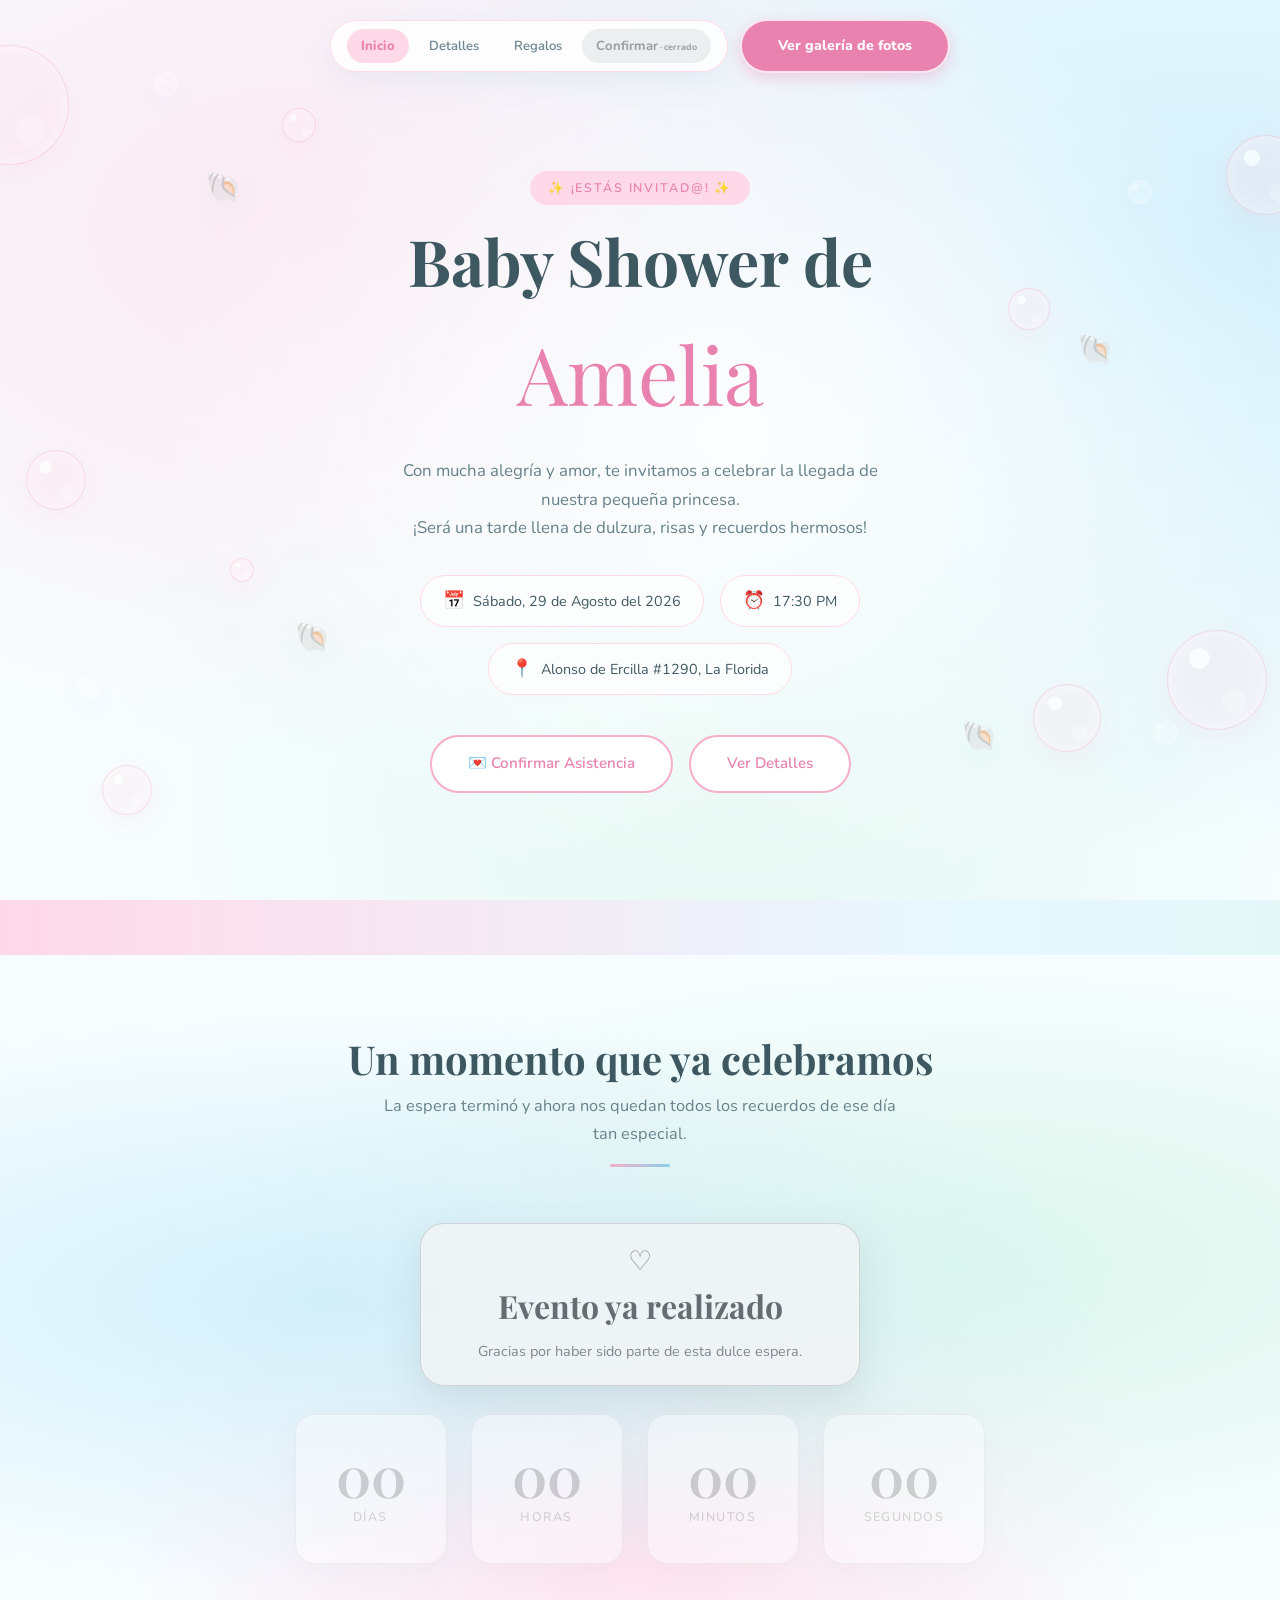
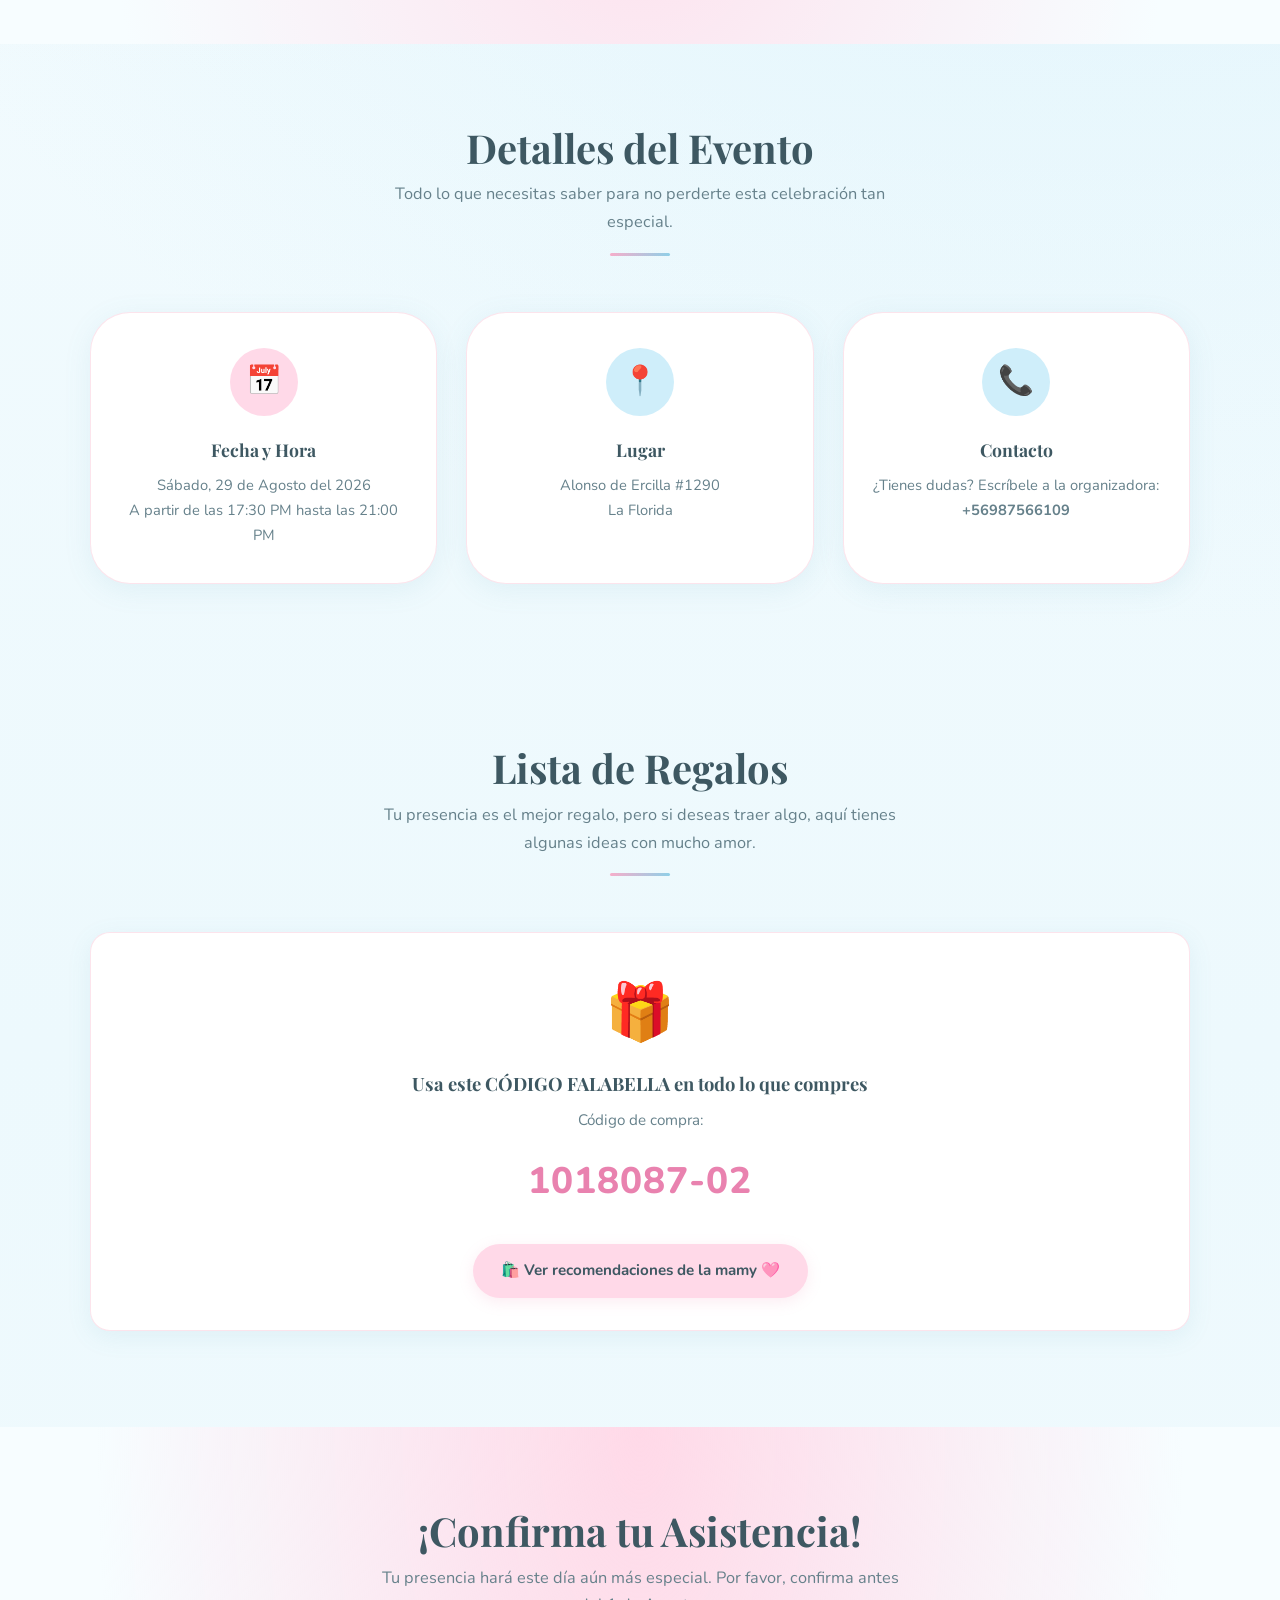
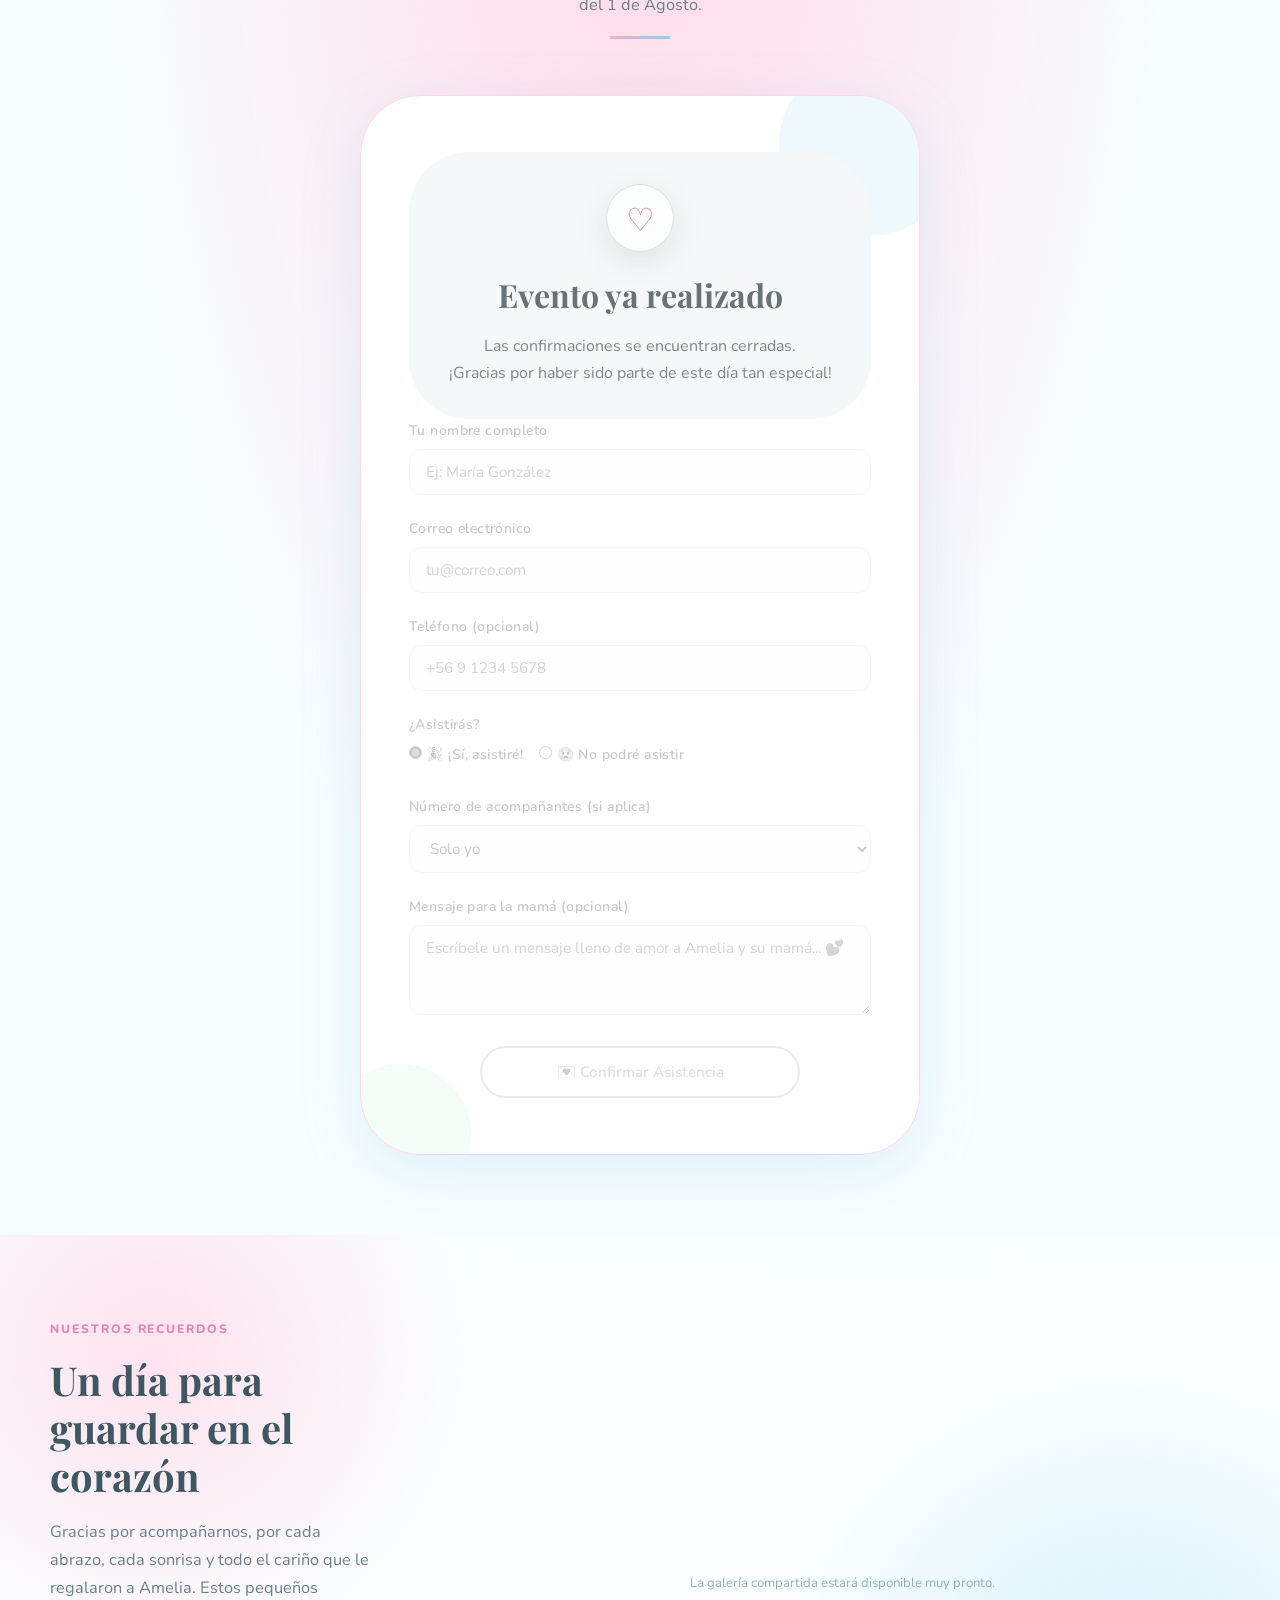
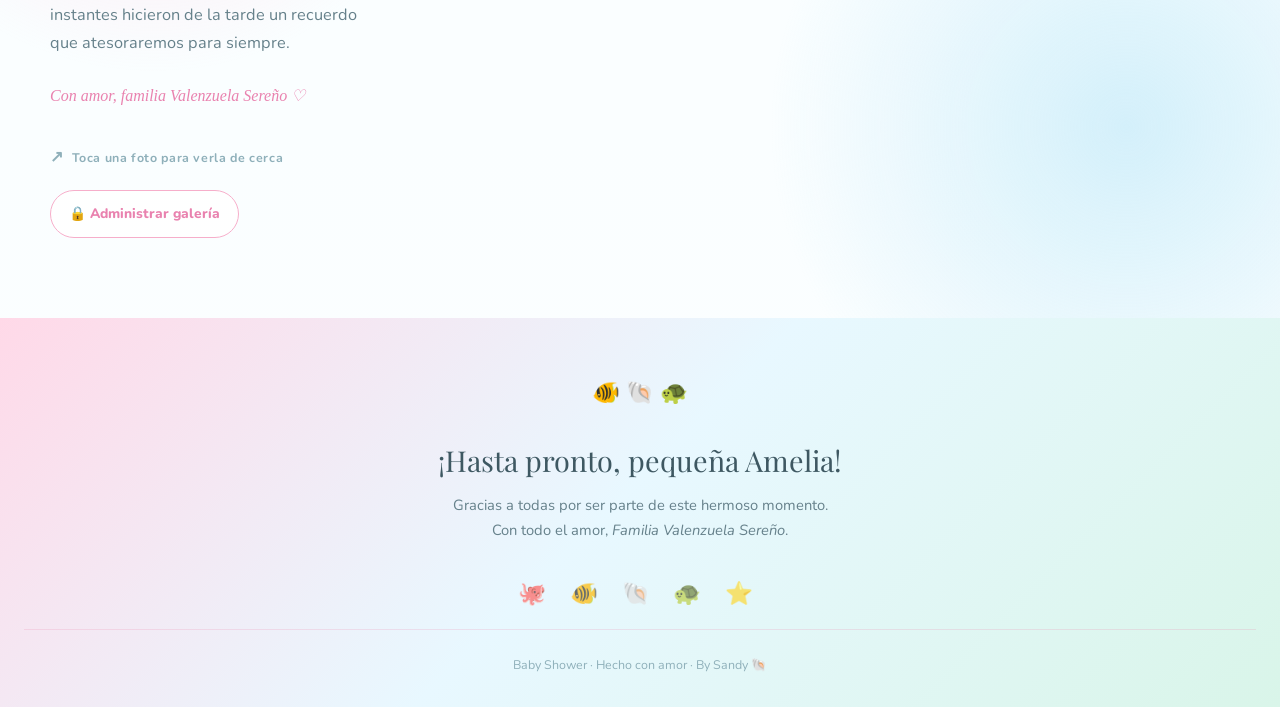
==== commit 0e012526: "Permitir subir varias fotos a la galeria" ====
--- a/index.html
+++ b/index.html
@@ -4,7 +4,7 @@
   <meta charset="UTF-8" />
   <meta name="viewport" content="width=device-width, initial-scale=1.0" />
   <title>Baby Shower de Amelia 🌸</title>
-  <link rel="stylesheet" href="./assets/css/style.css?v=gallery-highlight-1" />
+  <link rel="stylesheet" href="./assets/css/style.css?v=gallery-multiple-1" />
 </head>
 <body>
   <div class="decoracion-marina" aria-hidden="true">
@@ -311,12 +311,11 @@
             <span>Sesión de administrador activa</span>
             <button type="button" id="cerrar-sesion">Salir</button>
           </div>
-          <label for="titulo-foto">Título de la foto</label>
-          <input id="titulo-foto" name="titulo" type="text" maxlength="60" placeholder="Ej: Una tarde llena de amor" required />
-          <label for="archivo-foto">Selecciona una imagen</label>
-          <input id="archivo-foto" name="foto" type="file" accept="image/jpeg,image/png,image/webp" required />
-          <small>JPG, PNG o WebP · máximo 8 MB</small>
-          <button class="btn btn-principal" type="submit">Subir a la galería</button>
+          <label for="archivo-foto">Selecciona una o varias imágenes</label>
+          <input id="archivo-foto" name="foto" type="file" accept="image/jpeg,image/png,image/webp" multiple required />
+          <small>Hasta 10 fotos · JPG, PNG o WebP · máximo 8 MB cada una</small>
+          <div class="titulos-fotos" id="titulos-fotos"></div>
+          <button class="btn btn-principal" type="submit">Subir fotos a la galería</button>
           <p class="estado-subida" id="estado-subida" role="status" aria-live="polite"></p>
         </form>
       </aside>
@@ -429,6 +428,8 @@
     const estadoSubida = document.getElementById('estado-subida');
     const galeriaMosaico = document.querySelector('.galeria-mosaico');
     const galeriaCargando = document.getElementById('galeria-cargando');
+    const archivoFoto = document.getElementById('archivo-foto');
+    const titulosFotos = document.getElementById('titulos-fotos');
     let intentosAcceso = 0;
     let adminToken = '';
 
@@ -488,7 +489,7 @@
       mostrarSubida.hidden = true;
       if (tokenAdmin()) {
         formularioFoto.hidden = false;
-        document.getElementById('titulo-foto').focus();
+        archivoFoto.focus();
       } else {
         intentosAcceso = 0;
         formularioAcceso.hidden = false;
@@ -525,7 +526,7 @@
         formularioAcceso.reset();
         formularioAcceso.hidden = true;
         formularioFoto.hidden = false;
-        document.getElementById('titulo-foto').focus();
+        archivoFoto.focus();
       } catch (error) {
         intentosAcceso += 1;
         estadoAcceso.className = 'estado-subida error';
@@ -552,6 +553,8 @@
     cerrarSubida.addEventListener('click', () => {
       adminToken = '';
       formularioFoto.hidden = true;
+      formularioFoto.reset();
+      titulosFotos.replaceChildren();
       mostrarSubida.hidden = false;
       estadoSubida.textContent = '';
     });
@@ -562,58 +565,99 @@
       formularioFoto.reset();
       mostrarSubida.hidden = false;
       estadoSubida.textContent = '';
+      titulosFotos.replaceChildren();
+    });
+
+    archivoFoto.addEventListener('change', () => {
+      titulosFotos.replaceChildren();
+      const archivos = Array.from(archivoFoto.files).slice(0, 10);
+
+      archivos.forEach((archivo, indice) => {
+        const grupo = document.createElement('div');
+        grupo.className = 'titulo-foto-item';
+        const etiqueta = document.createElement('label');
+        etiqueta.htmlFor = `titulo-foto-${indice}`;
+        etiqueta.textContent = `Título para ${archivo.name}`;
+        const input = document.createElement('input');
+        input.id = `titulo-foto-${indice}`;
+        input.className = 'titulo-individual';
+        input.type = 'text';
+        input.maxLength = 60;
+        input.required = true;
+        input.placeholder = 'Escribe un título';
+        input.value = archivo.name.replace(/\.[^.]+$/, '').replace(/[-_]+/g, ' ').slice(0, 60);
+        grupo.append(etiqueta, input);
+        titulosFotos.appendChild(grupo);
+      });
+
+      if (archivoFoto.files.length > 10) {
+        estadoSubida.textContent = 'Puedes subir un máximo de 10 fotos por vez.';
+        estadoSubida.className = 'estado-subida error';
+      } else {
+        estadoSubida.textContent = `${archivos.length} foto${archivos.length === 1 ? '' : 's'} seleccionada${archivos.length === 1 ? '' : 's'}.`;
+        estadoSubida.className = 'estado-subida';
+      }
     });
 
     formularioFoto.addEventListener('submit', async (e) => {
       e.preventDefault();
-      const titulo = formularioFoto.elements.titulo.value.trim();
-      const archivo = formularioFoto.elements.foto.files[0];
+      const archivos = Array.from(formularioFoto.elements.foto.files);
+      const titulos = Array.from(formularioFoto.querySelectorAll('.titulo-individual')).map(input => input.value.trim());
       const boton = formularioFoto.querySelector('button[type="submit"]');
       const tiposPermitidos = ['image/jpeg', 'image/png', 'image/webp'];
 
-      if (!archivo || !tiposPermitidos.includes(archivo.type) || archivo.size > 8 * 1024 * 1024) {
-        estadoSubida.textContent = 'Elige una imagen JPG, PNG o WebP de hasta 8 MB.';
+      if (!archivos.length || archivos.length > 10 || archivos.some(archivo => !tiposPermitidos.includes(archivo.type) || archivo.size > 8 * 1024 * 1024)) {
+        estadoSubida.textContent = 'Elige entre 1 y 10 imágenes JPG, PNG o WebP de hasta 8 MB cada una.';
         estadoSubida.className = 'estado-subida error';
         return;
       }
 
-      const extension = archivo.name.split('.').pop().toLowerCase().replace(/[^a-z0-9]/g, '') || 'jpg';
-      const ruta = `${Date.now()}-${crypto.randomUUID()}.${extension}`;
       boton.disabled = true;
       boton.textContent = 'Subiendo…';
-      estadoSubida.textContent = 'Guardando tu recuerdo 💕';
       estadoSubida.className = 'estado-subida';
-
-      try {
-        const subida = await fetch(`${SUPABASE_URL}/storage/v1/object/gallery/${ruta}`, {
-          method: 'POST',
-          headers: { ...cabecerasAdmin(), 'Content-Type': archivo.type, 'x-upsert': 'false' },
-          body: archivo
-        });
-        if (!subida.ok) throw new Error('No se pudo subir la imagen');
-
-        const registro = await fetch(`${SUPABASE_URL}/rest/v1/gallery_photos`, {
-          method: 'POST',
-          headers: {
-            ...cabecerasAdmin(),
-            'Content-Type': 'application/json',
-            Prefer: 'return=representation'
-          },
-          body: JSON.stringify({ title: titulo, storage_path: ruta })
-        });
-        if (!registro.ok) throw new Error('No se pudo guardar el título');
-        const [foto] = await registro.json();
-        agregarFotoGaleria(foto);
+      let subidas = 0;
+      let errores = 0;
+
+      for (let indice = 0; indice < archivos.length; indice += 1) {
+        const archivo = archivos[indice];
+        const extension = archivo.name.split('.').pop().toLowerCase().replace(/[^a-z0-9]/g, '') || 'jpg';
+        const ruta = `${Date.now()}-${crypto.randomUUID()}.${extension}`;
+        estadoSubida.textContent = `Subiendo ${indice + 1} de ${archivos.length}…`;
+
+        try {
+          const subida = await fetch(`${SUPABASE_URL}/storage/v1/object/gallery/${ruta}`, {
+            method: 'POST',
+            headers: { ...cabecerasAdmin(), 'Content-Type': archivo.type, 'x-upsert': 'false' },
+            body: archivo
+          });
+          if (!subida.ok) throw new Error('No se pudo subir la imagen');
+
+          const registro = await fetch(`${SUPABASE_URL}/rest/v1/gallery_photos`, {
+            method: 'POST',
+            headers: { ...cabecerasAdmin(), 'Content-Type': 'application/json', Prefer: 'return=representation' },
+            body: JSON.stringify({ title: titulos[indice], storage_path: ruta })
+          });
+          if (!registro.ok) throw new Error('No se pudo guardar el título');
+          const [foto] = await registro.json();
+          agregarFotoGaleria(foto);
+          subidas += 1;
+        } catch (error) {
+          errores += 1;
+        }
+      }
+
+      if (subidas > 0) {
         formularioFoto.reset();
-        estadoSubida.textContent = '¡Tu foto ya está en la galería! ♡';
+        titulosFotos.replaceChildren();
+        estadoSubida.textContent = errores ? `${subidas} fotos subidas y ${errores} no pudieron guardarse.` : `¡${subidas} foto${subidas === 1 ? '' : 's'} subida${subidas === 1 ? '' : 's'} a la galería! ♡`;
         estadoSubida.className = 'estado-subida exito';
-      } catch (error) {
-        estadoSubida.textContent = 'No pudimos subirla. Intenta nuevamente en un momento.';
+      } else {
+        estadoSubida.textContent = 'No pudimos subir las fotos. Intenta nuevamente en un momento.';
         estadoSubida.className = 'estado-subida error';
-      } finally {
-        boton.disabled = false;
-        boton.textContent = 'Subir a la galería';
-      }
+      }
+
+      boton.disabled = false;
+      boton.textContent = 'Subir fotos a la galería';
     });
 
     cargarFotosCompartidas();
--- a/assets/css/style.css
+++ b/assets/css/style.css
@@ -787,6 +787,38 @@
   cursor: pointer;
 }
 
+.titulos-fotos {
+  display: grid;
+  gap: 0.7rem;
+  max-height: 280px;
+  margin-top: 0.8rem;
+  overflow-y: auto;
+}
+
+.titulo-foto-item {
+  padding: 0.65rem;
+  border-radius: 12px;
+  background: rgba(207, 238, 250, 0.35);
+}
+
+.titulo-foto-item label {
+  margin-top: 0;
+  overflow: hidden;
+  text-overflow: ellipsis;
+  white-space: nowrap;
+}
+
+.titulo-foto-item input {
+  width: 100%;
+  padding: 0.62rem 0.7rem;
+  border: 1px solid rgba(143, 207, 231, 0.65);
+  border-radius: 10px;
+  color: var(--texto-oscuro);
+  background: white;
+  font: inherit;
+  font-size: 0.78rem;
+}
+
 .formulario-foto small { display: block; margin-top: 0.35rem; color: var(--texto-suave); }
 .formulario-foto .btn { width: 100%; margin-top: 1rem; padding: 10px 14px; }
 .formulario-foto .btn:disabled { opacity: 0.6; cursor: wait; }
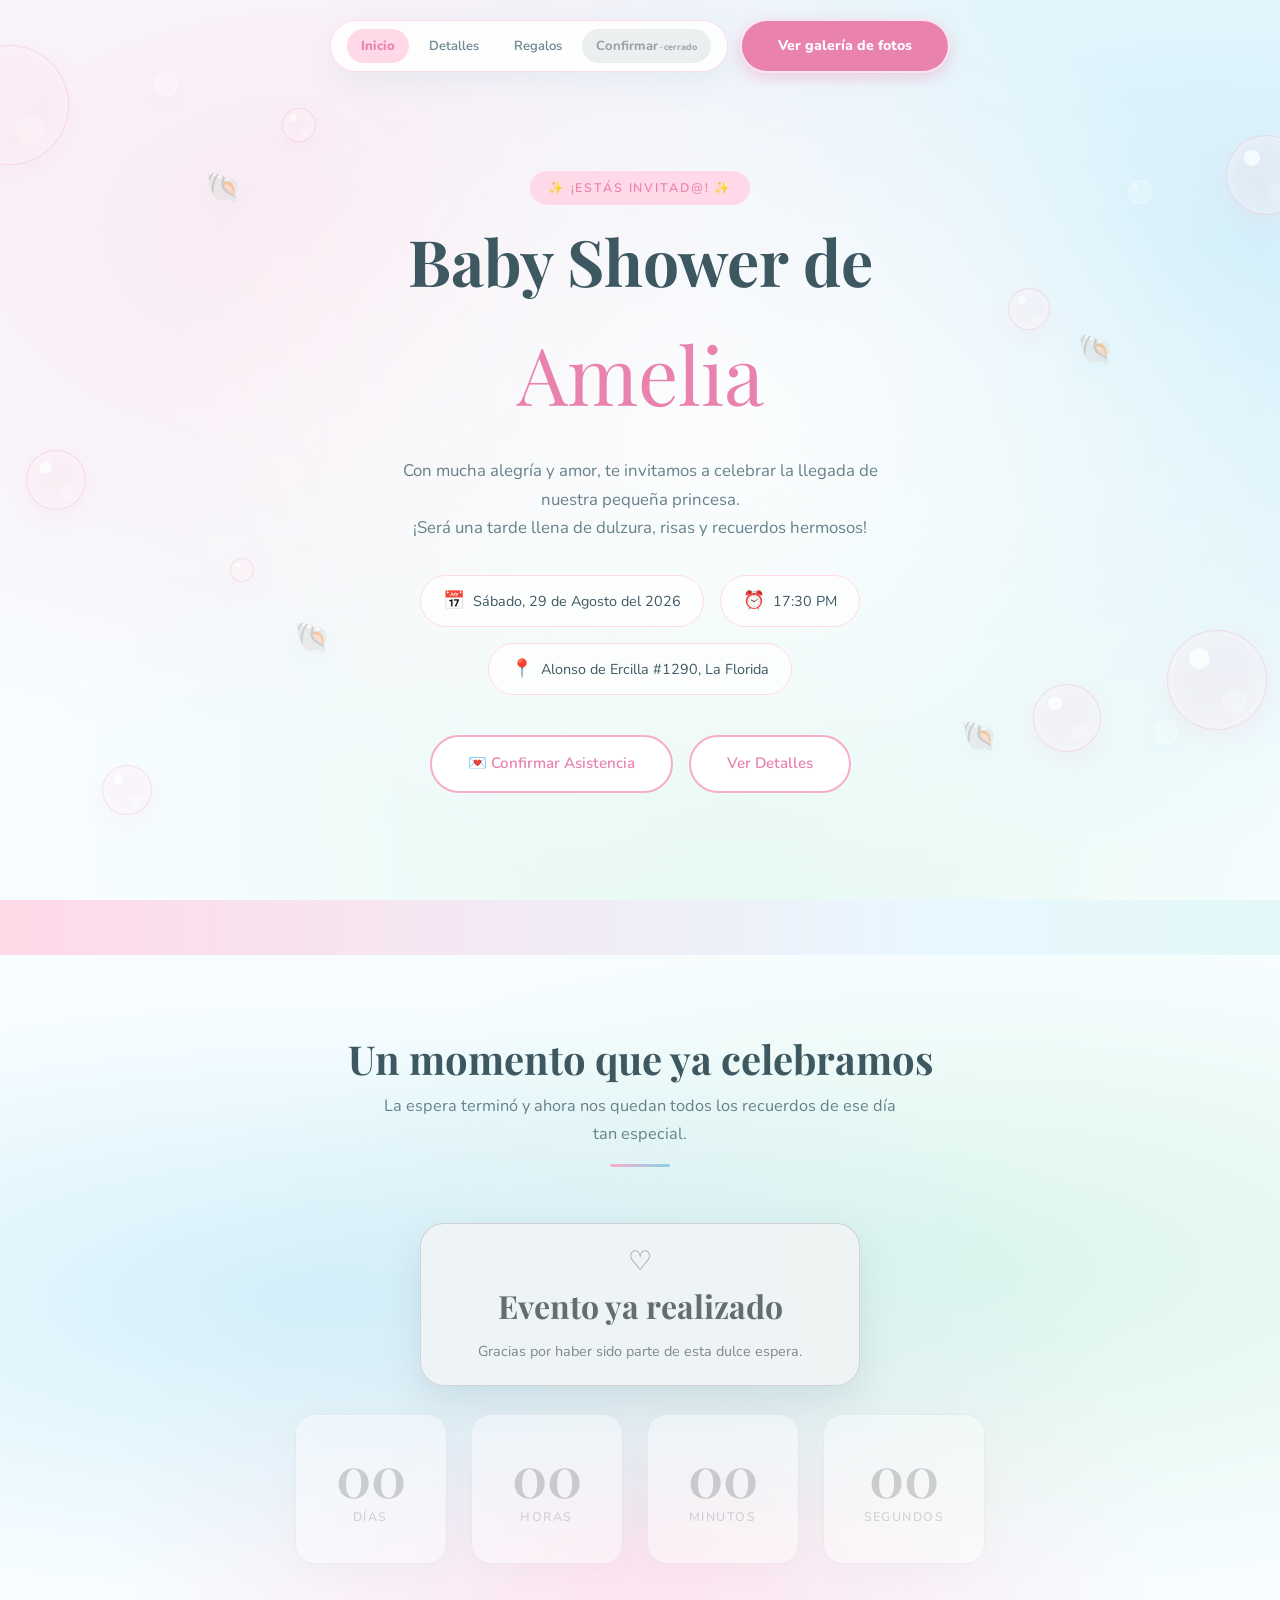
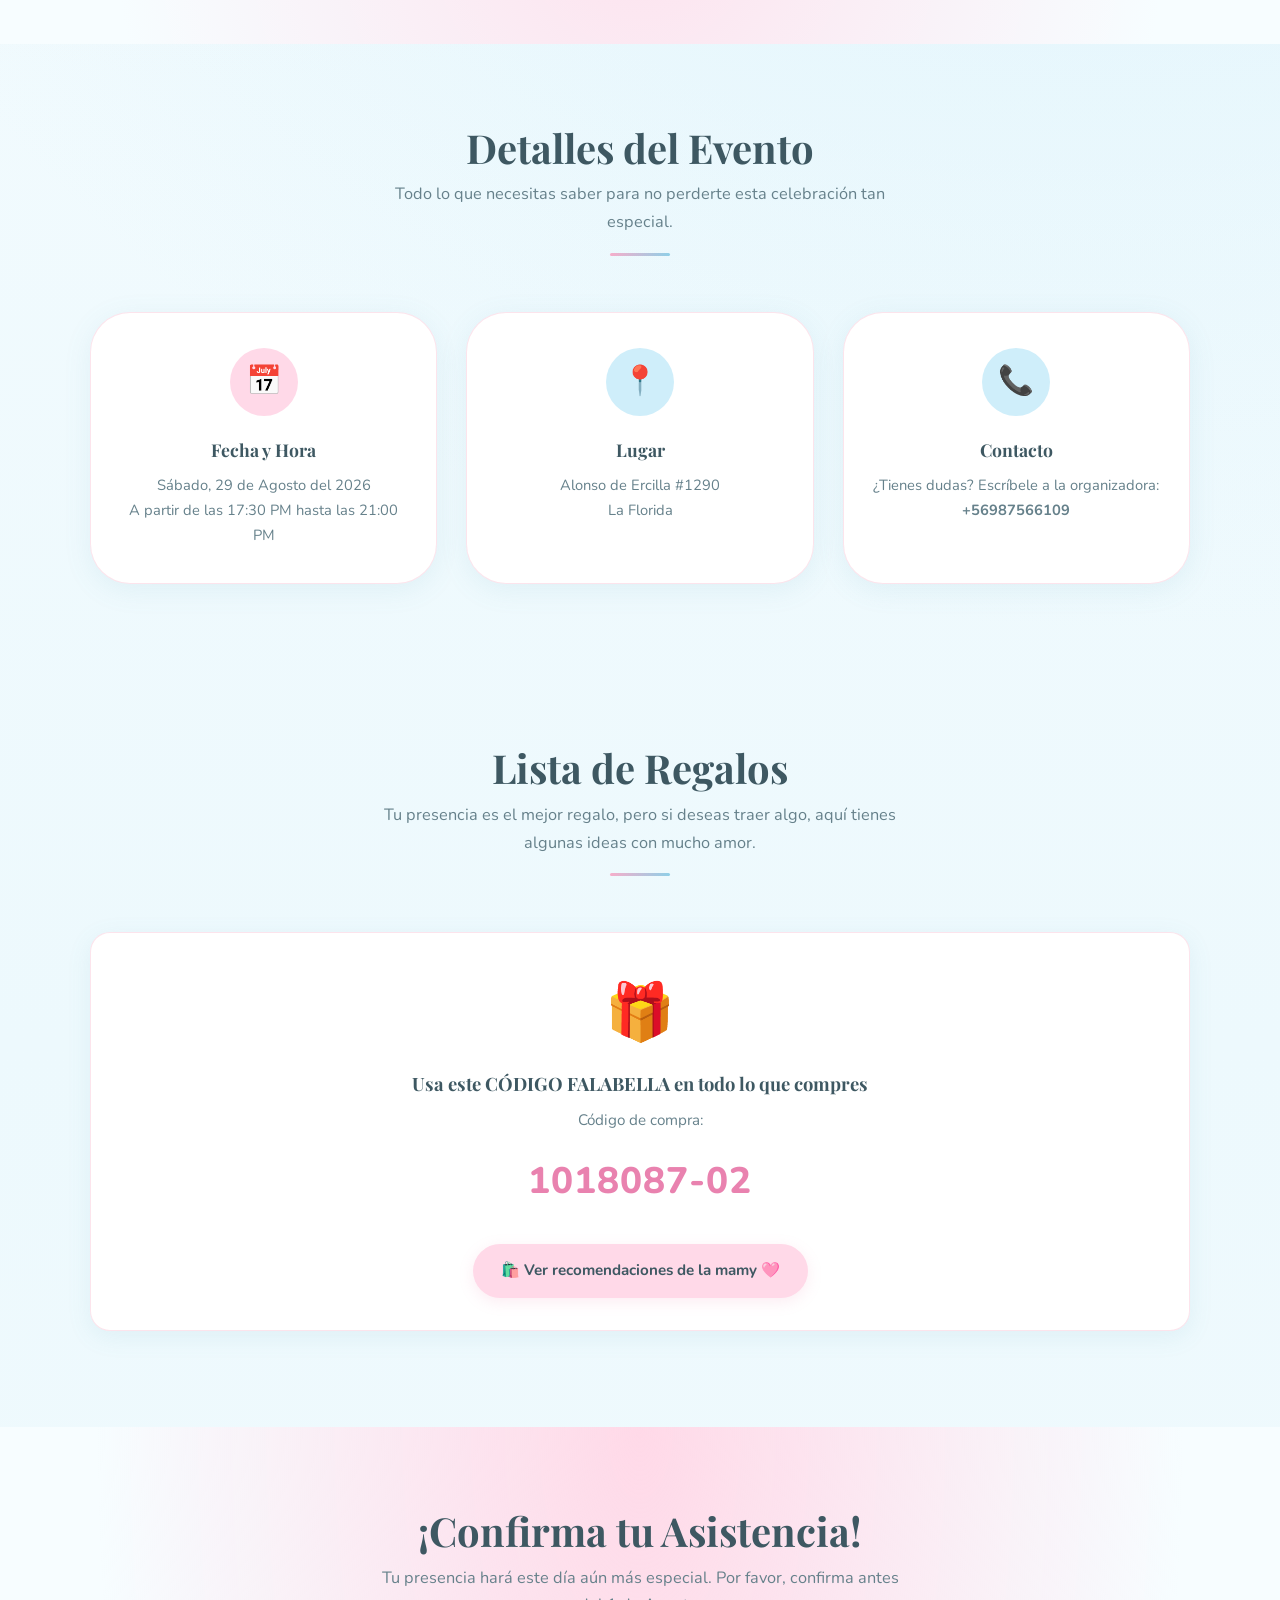
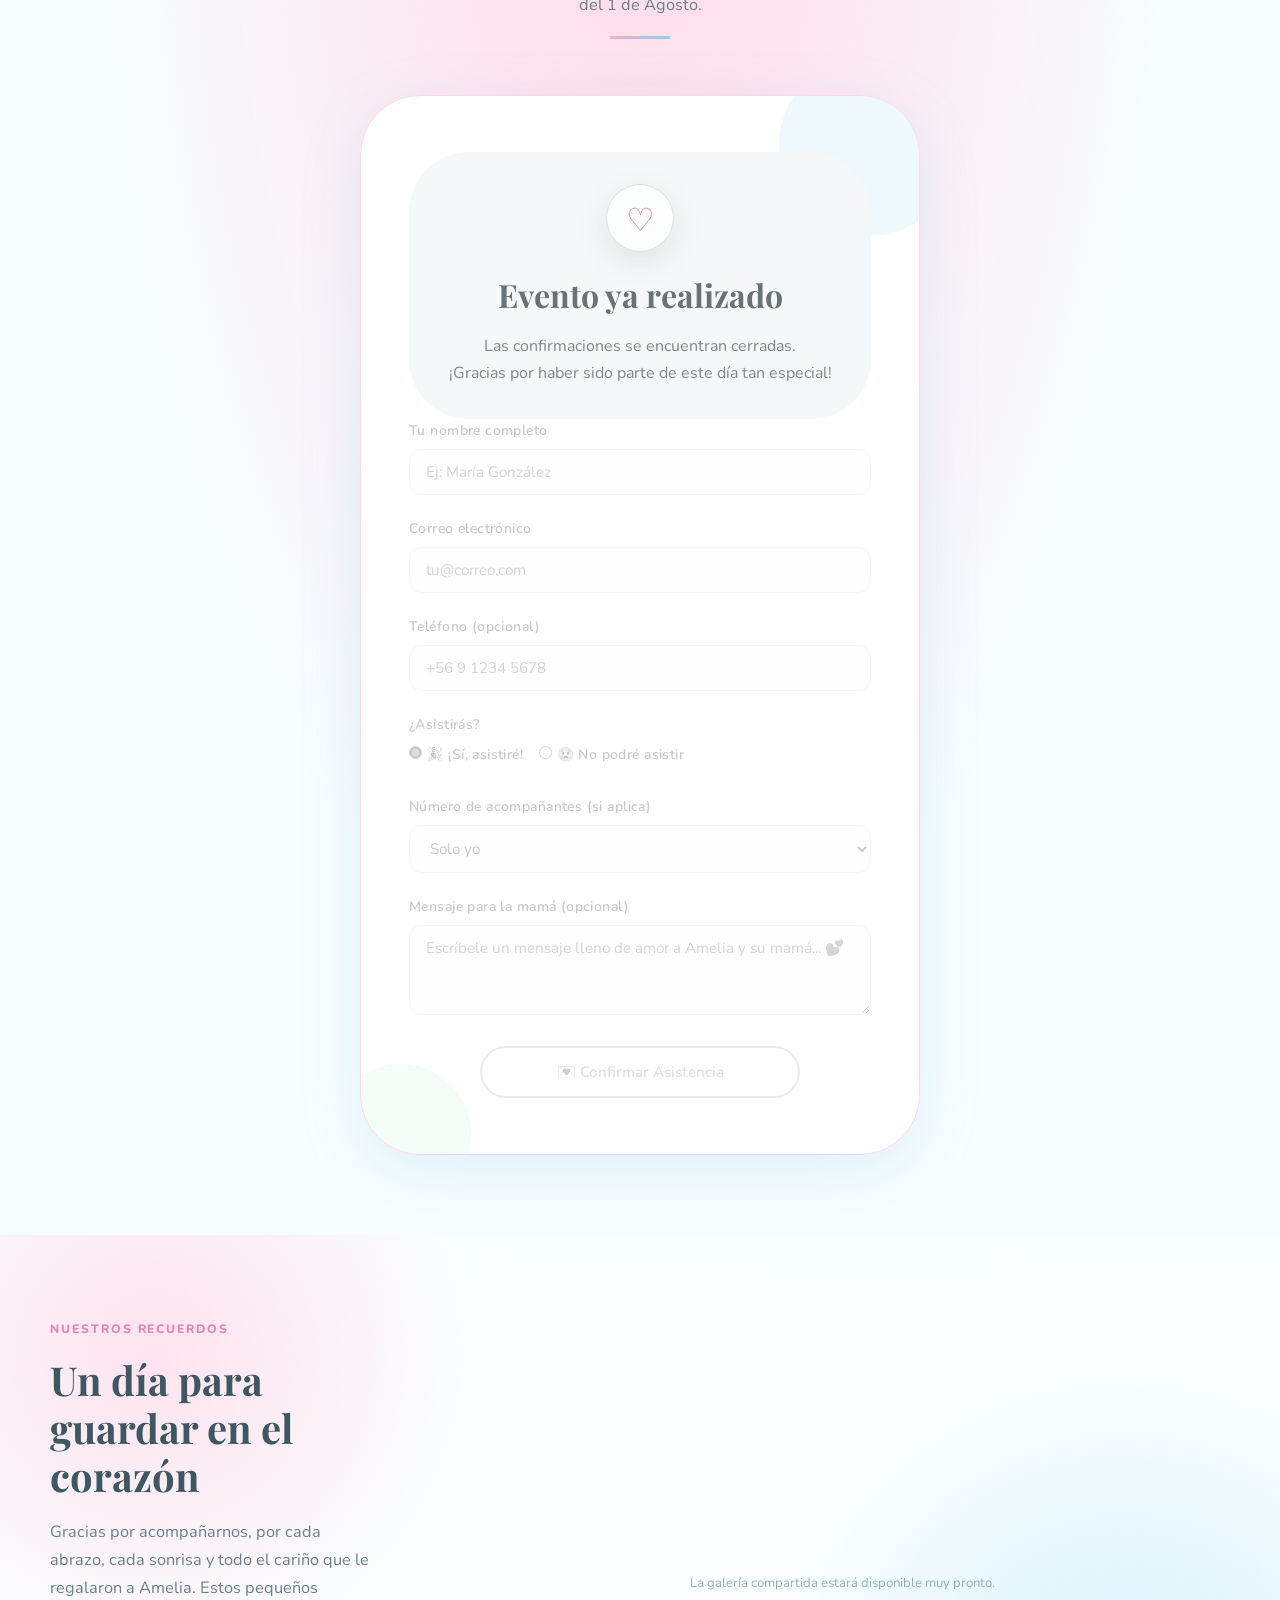
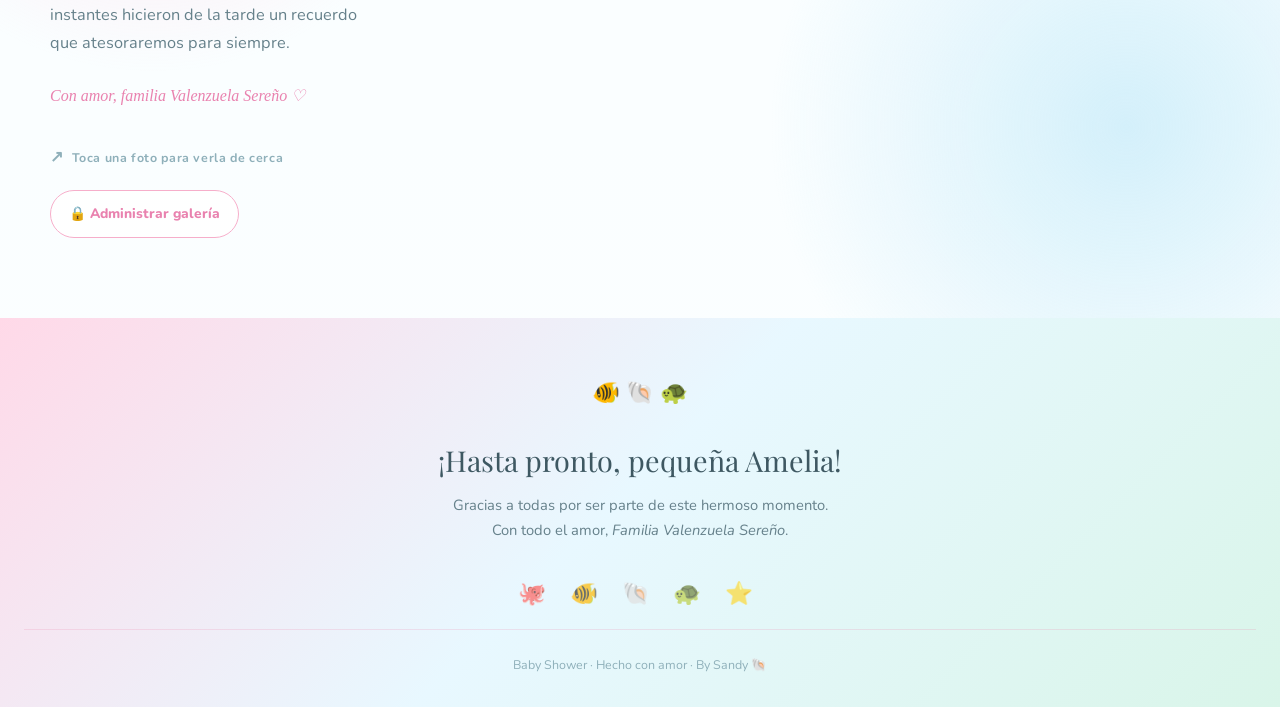
==== commit 85add736: "Compatibilizar fotos de retrato al subir" ====
--- a/index.html
+++ b/index.html
@@ -313,7 +313,7 @@
           </div>
           <label for="archivo-foto">Selecciona una o varias imágenes</label>
           <input id="archivo-foto" name="foto" type="file" accept="image/jpeg,image/png,image/webp" multiple required />
-          <small>Hasta 10 fotos · JPG, PNG o WebP · máximo 8 MB cada una</small>
+          <small>Hasta 10 fotos · JPG, PNG o WebP · las imágenes grandes se optimizan automáticamente</small>
           <div class="titulos-fotos" id="titulos-fotos"></div>
           <button class="btn btn-principal" type="submit">Subir fotos a la galería</button>
           <p class="estado-subida" id="estado-subida" role="status" aria-live="polite"></p>
@@ -449,6 +449,48 @@
 
     function conectarFoto(boton) {
       boton.addEventListener('click', () => abrirFoto(boton));
+    }
+
+    async function optimizarFoto(archivo) {
+      const bitmap = await createImageBitmap(archivo);
+      const limite = 2200;
+      const escala = Math.min(1, limite / Math.max(bitmap.width, bitmap.height));
+      const canvas = document.createElement('canvas');
+      canvas.width = Math.round(bitmap.width * escala);
+      canvas.height = Math.round(bitmap.height * escala);
+      canvas.getContext('2d').drawImage(bitmap, 0, 0, canvas.width, canvas.height);
+      bitmap.close();
+
+      const blob = await new Promise((resolve, reject) => {
+        canvas.toBlob(resultado => resultado ? resolve(resultado) : reject(new Error('No se pudo reducir la imagen')), 'image/jpeg', 0.84);
+      });
+      return new File([blob], archivo.name.replace(/\.[^.]+$/, '') + '.jpg', { type: 'image/jpeg' });
+    }
+
+    async function enviarConReintento(url, opciones, intentos = 2) {
+      let ultimoError;
+      for (let intento = 1; intento <= intentos; intento += 1) {
+        try {
+          return await fetch(url, opciones);
+        } catch (error) {
+          ultimoError = error;
+          if (intento < intentos) {
+            await new Promise(resolve => setTimeout(resolve, 900));
+          }
+        }
+      }
+      throw ultimoError;
+    }
+
+    async function detalleError(respuesta, etapa) {
+      let detalle = '';
+      try {
+        const cuerpo = await respuesta.json();
+        detalle = cuerpo.message || cuerpo.error || cuerpo.msg || '';
+      } catch (error) {
+        detalle = await respuesta.text().catch(() => '');
+      }
+      throw new Error(`${etapa} (${respuesta.status})${detalle ? ': ' + detalle : ''}`);
     }
 
     function agregarFotoGaleria(foto) {
@@ -606,8 +648,8 @@
       const boton = formularioFoto.querySelector('button[type="submit"]');
       const tiposPermitidos = ['image/jpeg', 'image/png', 'image/webp'];
 
-      if (!archivos.length || archivos.length > 10 || archivos.some(archivo => !tiposPermitidos.includes(archivo.type) || archivo.size > 8 * 1024 * 1024)) {
-        estadoSubida.textContent = 'Elige entre 1 y 10 imágenes JPG, PNG o WebP de hasta 8 MB cada una.';
+      if (!archivos.length || archivos.length > 10 || archivos.some(archivo => !tiposPermitidos.includes(archivo.type))) {
+        estadoSubida.textContent = 'Elige entre 1 y 10 imágenes en formato JPG, PNG o WebP.';
         estadoSubida.className = 'estado-subida error';
         return;
       }
@@ -617,42 +659,52 @@
       estadoSubida.className = 'estado-subida';
       let subidas = 0;
       let errores = 0;
+      const detallesError = [];
 
       for (let indice = 0; indice < archivos.length; indice += 1) {
-        const archivo = archivos[indice];
+        const archivoOriginal = archivos[indice];
+        let archivo;
+        try {
+          archivo = await optimizarFoto(archivoOriginal);
+        } catch (error) {
+          errores += 1;
+          detallesError.push(`${archivoOriginal.name}: no se pudo procesar`);
+          continue;
+        }
         const extension = archivo.name.split('.').pop().toLowerCase().replace(/[^a-z0-9]/g, '') || 'jpg';
         const ruta = `${Date.now()}-${crypto.randomUUID()}.${extension}`;
         estadoSubida.textContent = `Subiendo ${indice + 1} de ${archivos.length}…`;
 
         try {
-          const subida = await fetch(`${SUPABASE_URL}/storage/v1/object/gallery/${ruta}`, {
+          const subida = await enviarConReintento(`${SUPABASE_URL}/storage/v1/object/gallery/${ruta}`, {
             method: 'POST',
             headers: { ...cabecerasAdmin(), 'Content-Type': archivo.type, 'x-upsert': 'false' },
             body: archivo
           });
-          if (!subida.ok) throw new Error('No se pudo subir la imagen');
+          if (!subida.ok) await detalleError(subida, 'almacenamiento');
 
           const registro = await fetch(`${SUPABASE_URL}/rest/v1/gallery_photos`, {
             method: 'POST',
             headers: { ...cabecerasAdmin(), 'Content-Type': 'application/json', Prefer: 'return=representation' },
             body: JSON.stringify({ title: titulos[indice], storage_path: ruta })
           });
-          if (!registro.ok) throw new Error('No se pudo guardar el título');
+          if (!registro.ok) await detalleError(registro, 'título');
           const [foto] = await registro.json();
           agregarFotoGaleria(foto);
           subidas += 1;
         } catch (error) {
           errores += 1;
+          detallesError.push(`${archivoOriginal.name}: ${error.message}`);
         }
       }
 
       if (subidas > 0) {
         formularioFoto.reset();
         titulosFotos.replaceChildren();
-        estadoSubida.textContent = errores ? `${subidas} fotos subidas y ${errores} no pudieron guardarse.` : `¡${subidas} foto${subidas === 1 ? '' : 's'} subida${subidas === 1 ? '' : 's'} a la galería! ♡`;
+        estadoSubida.textContent = errores ? `${subidas} fotos subidas. Error: ${detallesError.join(' · ')}` : `¡${subidas} foto${subidas === 1 ? '' : 's'} subida${subidas === 1 ? '' : 's'} a la galería! ♡`;
         estadoSubida.className = 'estado-subida exito';
       } else {
-        estadoSubida.textContent = 'No pudimos subir las fotos. Intenta nuevamente en un momento.';
+        estadoSubida.textContent = `No pudimos subir: ${detallesError.join(' · ')}`;
         estadoSubida.className = 'estado-subida error';
       }
 
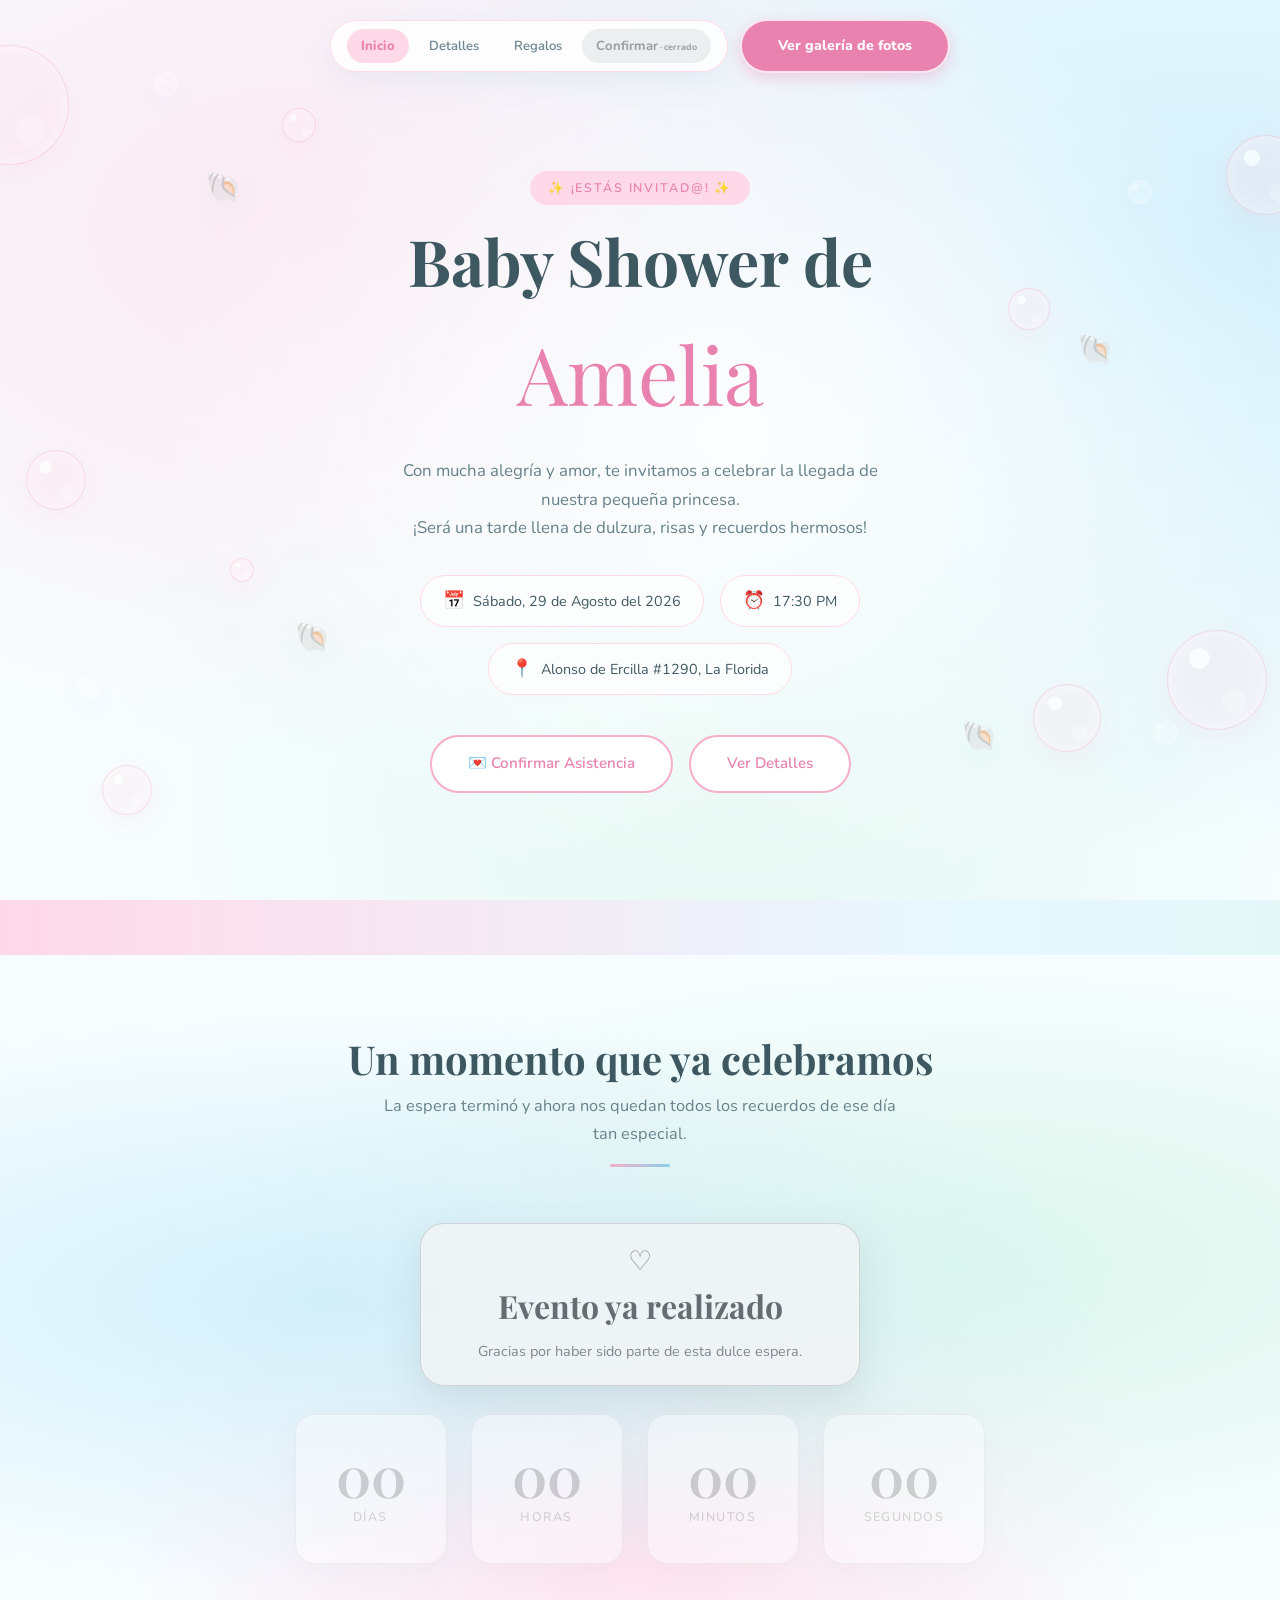
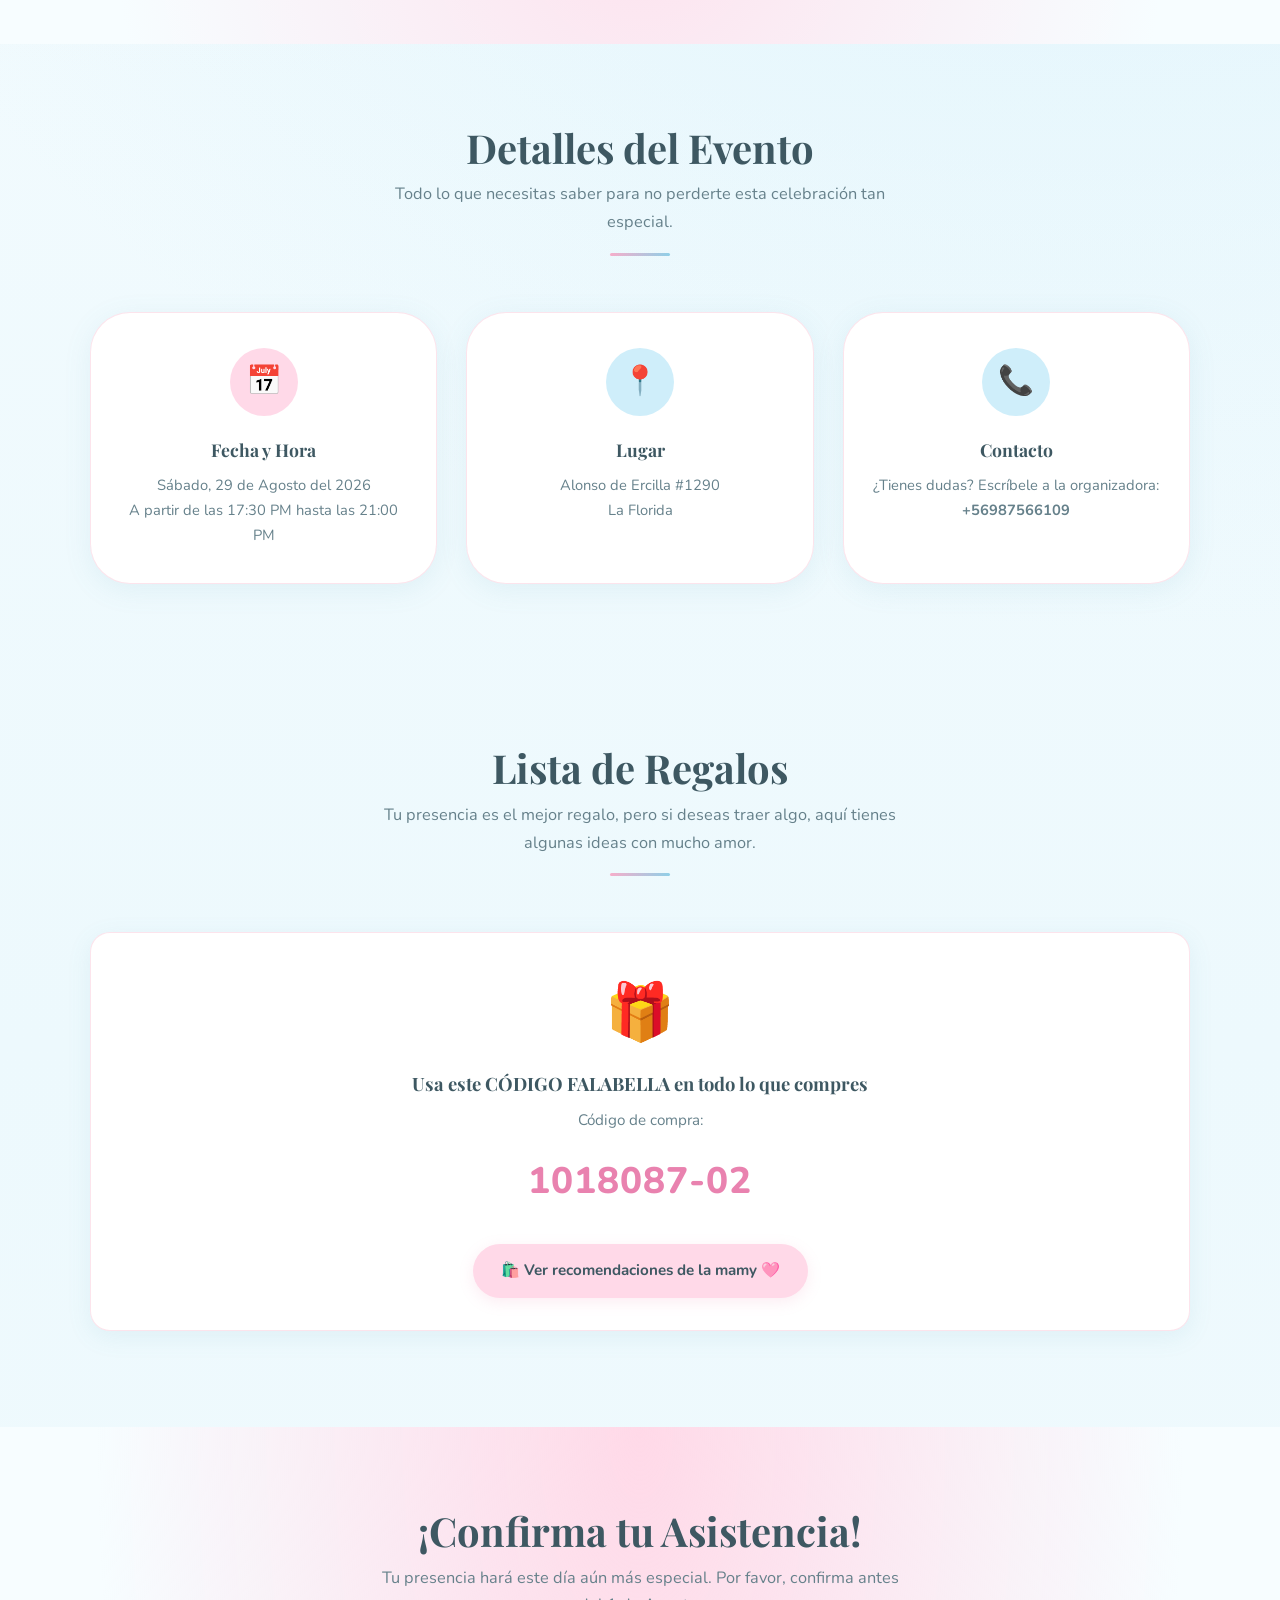
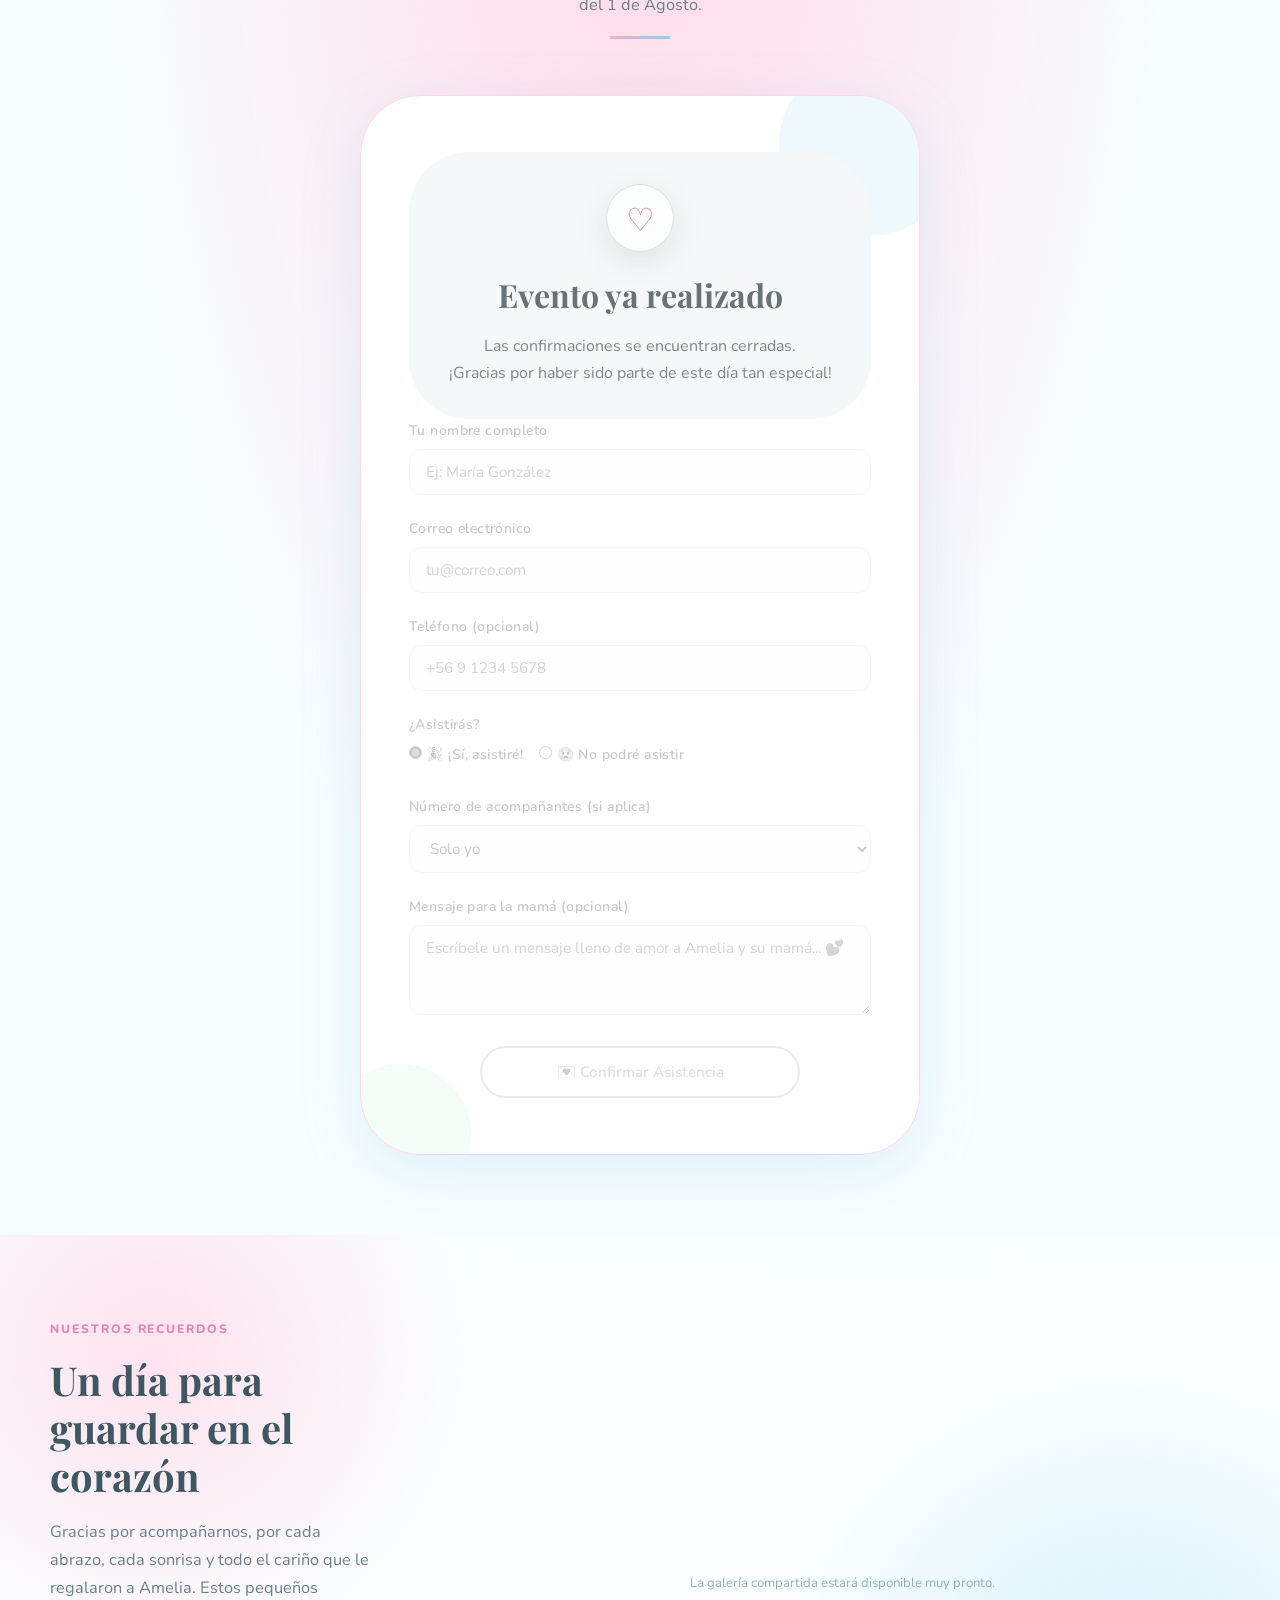
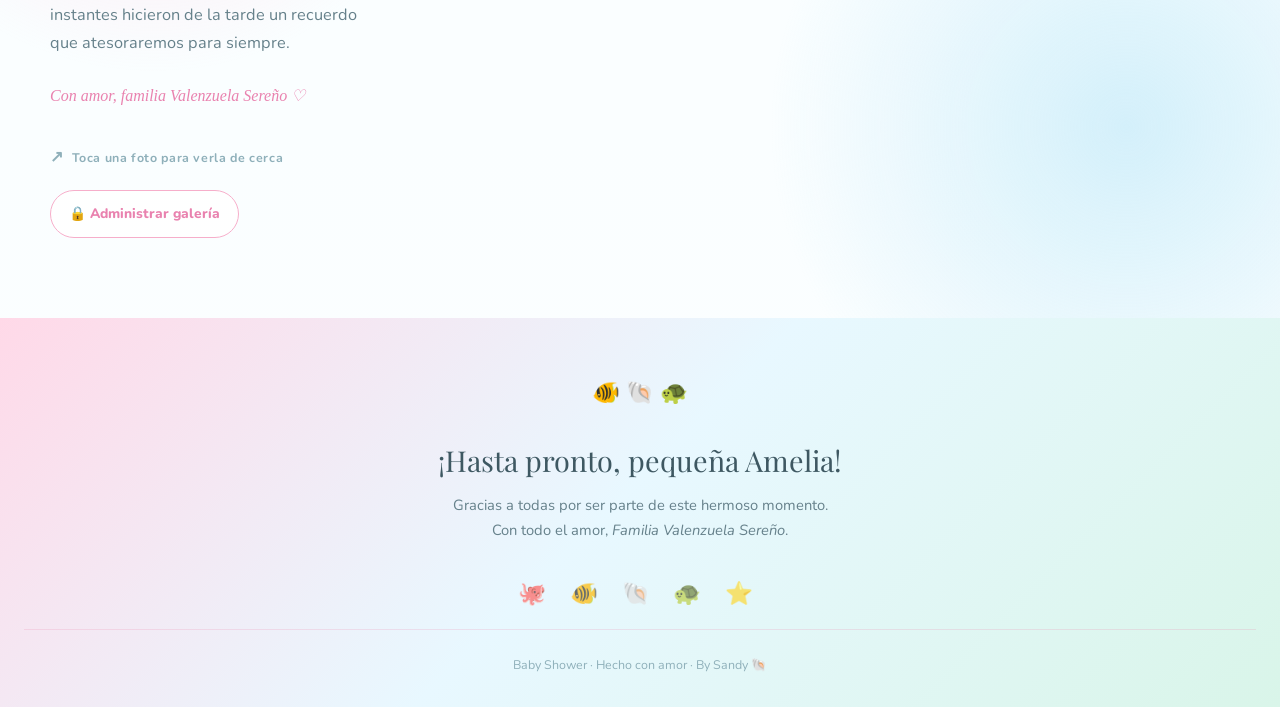
==== commit c1e6bd39: "Mejorar compatibilidad y titulos de galeria" ====
--- a/index.html
+++ b/index.html
@@ -452,14 +452,42 @@
     }
 
     async function optimizarFoto(archivo) {
-      const bitmap = await createImageBitmap(archivo);
+      let imagen;
+      let liberarImagen = () => {};
+
+      try {
+        if (typeof createImageBitmap === 'function') {
+          imagen = await createImageBitmap(archivo);
+          liberarImagen = () => imagen.close?.();
+        } else {
+          throw new Error('Método no disponible');
+        }
+      } catch (error) {
+        const urlTemporal = URL.createObjectURL(archivo);
+        try {
+          imagen = await new Promise((resolve, reject) => {
+            const elemento = new Image();
+            elemento.onload = () => resolve(elemento);
+            elemento.onerror = () => reject(new Error('Formato no compatible'));
+            elemento.src = urlTemporal;
+          });
+          liberarImagen = () => URL.revokeObjectURL(urlTemporal);
+        } catch (errorAlternativo) {
+          URL.revokeObjectURL(urlTemporal);
+          if (archivo.size <= 7.5 * 1024 * 1024) return archivo;
+          throw errorAlternativo;
+        }
+      }
+
+      const anchoOriginal = imagen.naturalWidth || imagen.width;
+      const altoOriginal = imagen.naturalHeight || imagen.height;
       const limite = 2200;
-      const escala = Math.min(1, limite / Math.max(bitmap.width, bitmap.height));
+      const escala = Math.min(1, limite / Math.max(anchoOriginal, altoOriginal));
       const canvas = document.createElement('canvas');
-      canvas.width = Math.round(bitmap.width * escala);
-      canvas.height = Math.round(bitmap.height * escala);
-      canvas.getContext('2d').drawImage(bitmap, 0, 0, canvas.width, canvas.height);
-      bitmap.close();
+      canvas.width = Math.round(anchoOriginal * escala);
+      canvas.height = Math.round(altoOriginal * escala);
+      canvas.getContext('2d').drawImage(imagen, 0, 0, canvas.width, canvas.height);
+      liberarImagen();
 
       const blob = await new Promise((resolve, reject) => {
         canvas.toBlob(resultado => resultado ? resolve(resultado) : reject(new Error('No se pudo reducir la imagen')), 'image/jpeg', 0.84);
@@ -628,7 +656,22 @@
         input.required = true;
         input.placeholder = 'Escribe un título';
         input.value = archivo.name.replace(/\.[^.]+$/, '').replace(/[-_]+/g, ' ').slice(0, 60);
-        grupo.append(etiqueta, input);
+
+        const emojis = document.createElement('div');
+        emojis.className = 'selector-emojis';
+        ['💕', '🌸', '✨', '🥰', '🎀', '🐚', '🎉'].forEach(emoji => {
+          const botonEmoji = document.createElement('button');
+          botonEmoji.type = 'button';
+          botonEmoji.textContent = emoji;
+          botonEmoji.setAttribute('aria-label', `Agregar ${emoji} al título`);
+          botonEmoji.addEventListener('click', () => {
+            if (input.value.length <= 57) input.value += ` ${emoji}`;
+            input.focus();
+          });
+          emojis.appendChild(botonEmoji);
+        });
+
+        grupo.append(etiqueta, input, emojis);
         titulosFotos.appendChild(grupo);
       });
 
--- a/assets/css/style.css
+++ b/assets/css/style.css
@@ -819,6 +819,30 @@
   font-size: 0.78rem;
 }
 
+.selector-emojis {
+  display: flex;
+  flex-wrap: wrap;
+  gap: 0.3rem;
+  margin-top: 0.45rem;
+}
+
+.selector-emojis button {
+  width: 30px;
+  height: 30px;
+  padding: 0;
+  border: 1px solid rgba(246, 174, 202, 0.45);
+  border-radius: 50%;
+  background: rgba(255, 255, 255, 0.88);
+  font-size: 0.95rem;
+  cursor: pointer;
+  transition: transform 0.15s ease, background 0.15s ease;
+}
+
+.selector-emojis button:hover {
+  transform: scale(1.12);
+  background: var(--rosa-suave);
+}
+
 .formulario-foto small { display: block; margin-top: 0.35rem; color: var(--texto-suave); }
 .formulario-foto .btn { width: 100%; margin-top: 1rem; padding: 10px 14px; }
 .formulario-foto .btn:disabled { opacity: 0.6; cursor: wait; }
